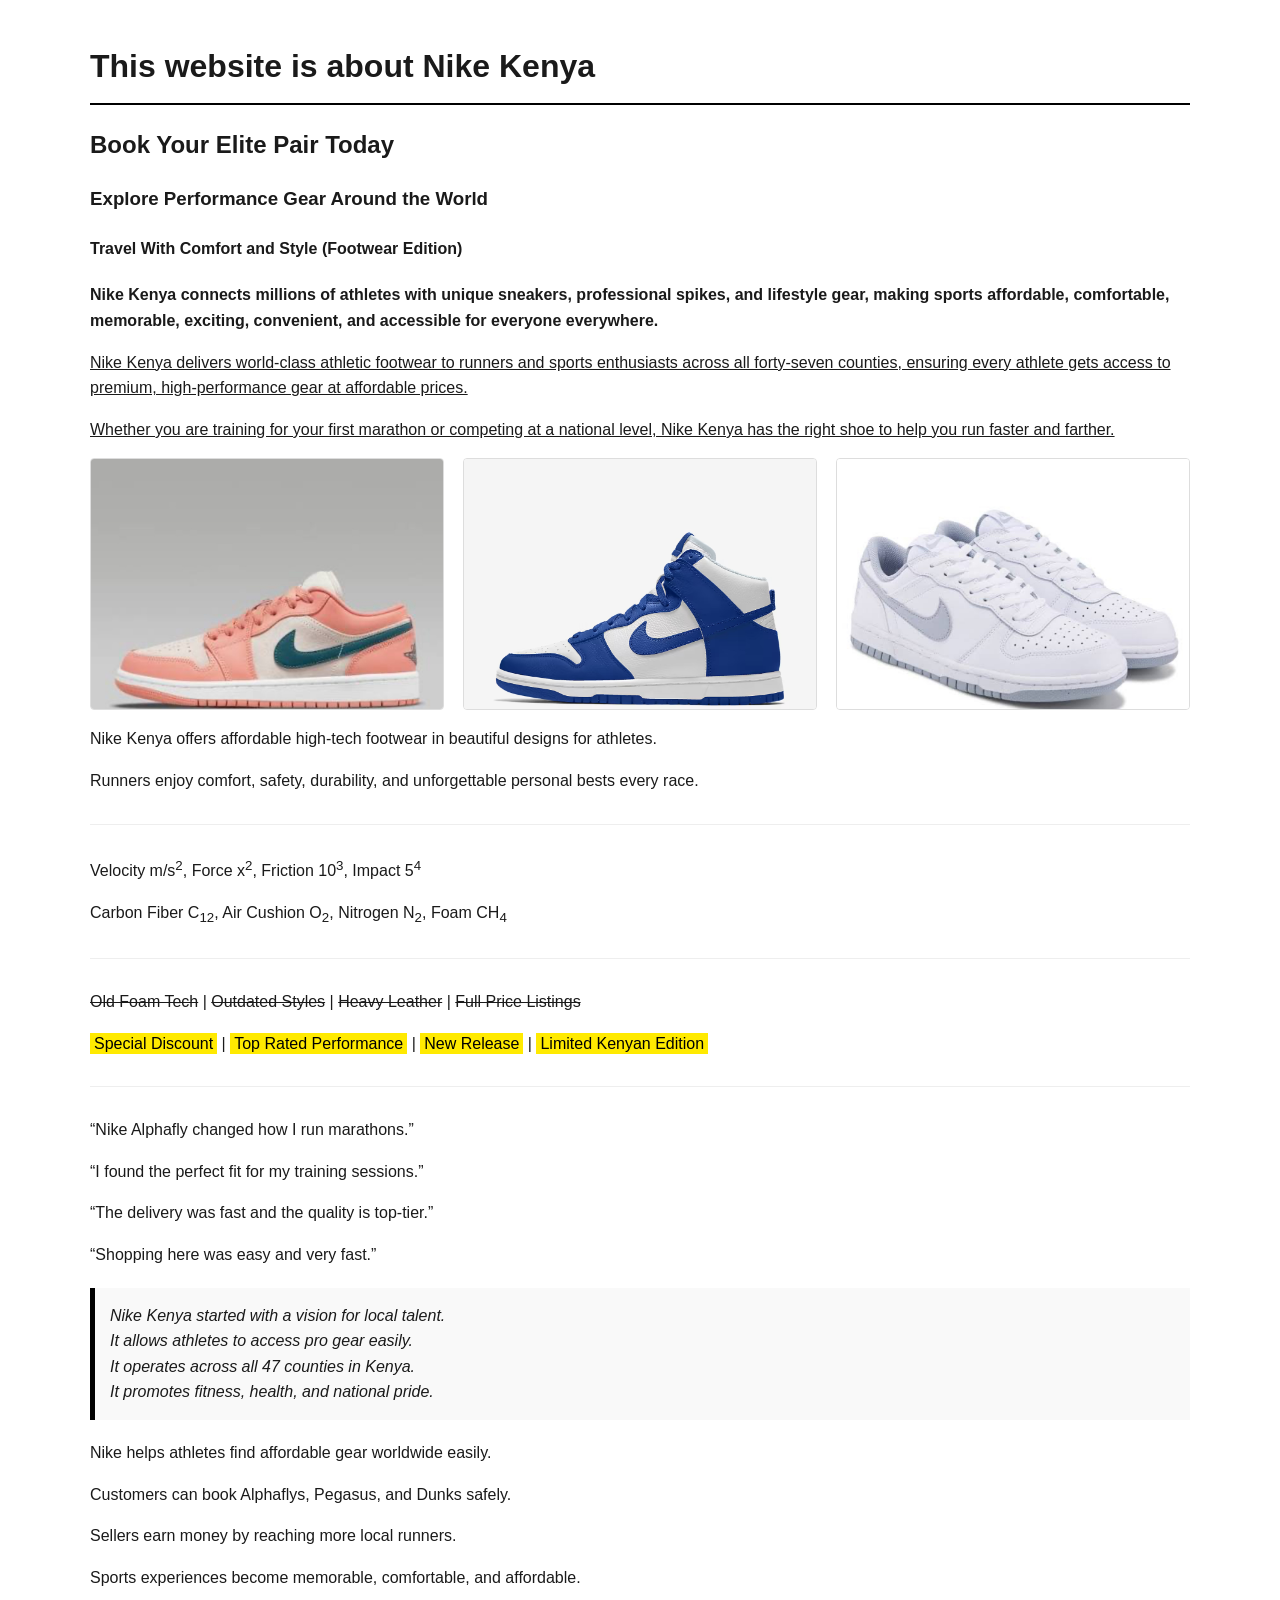
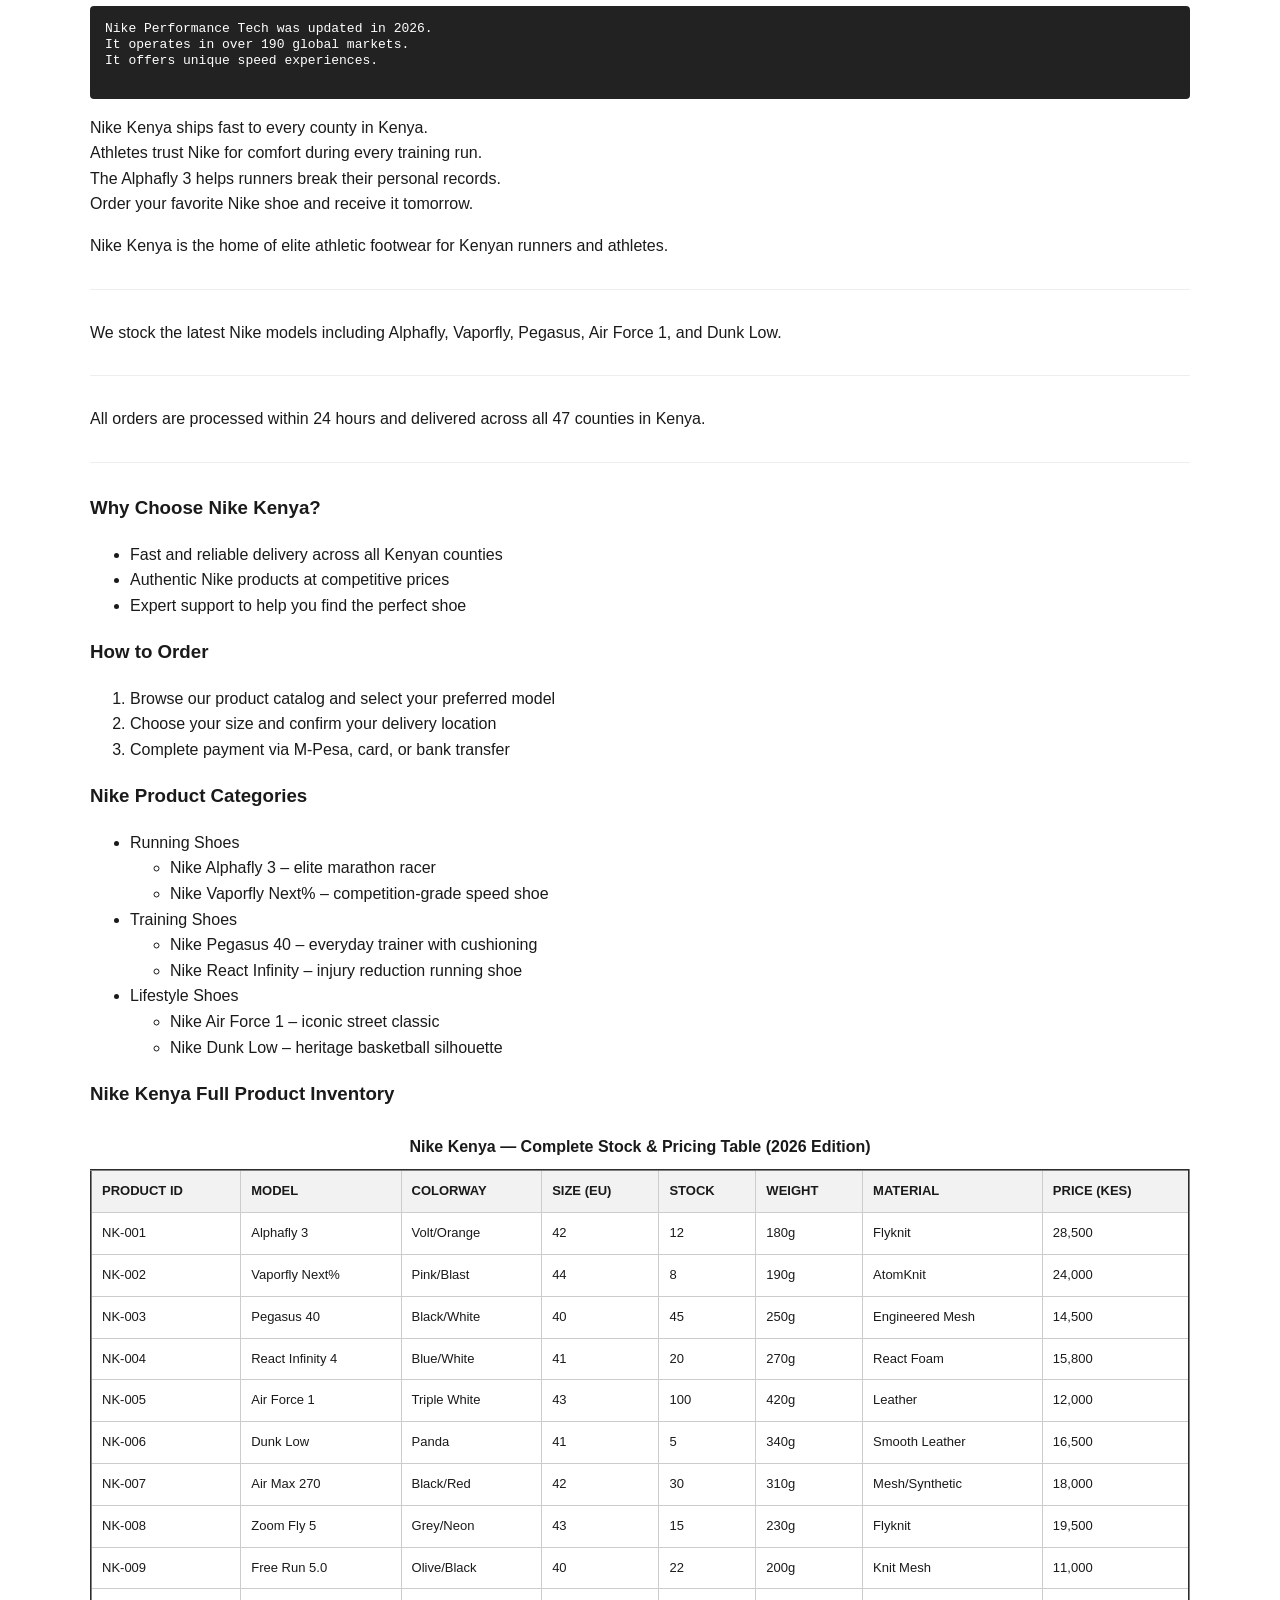
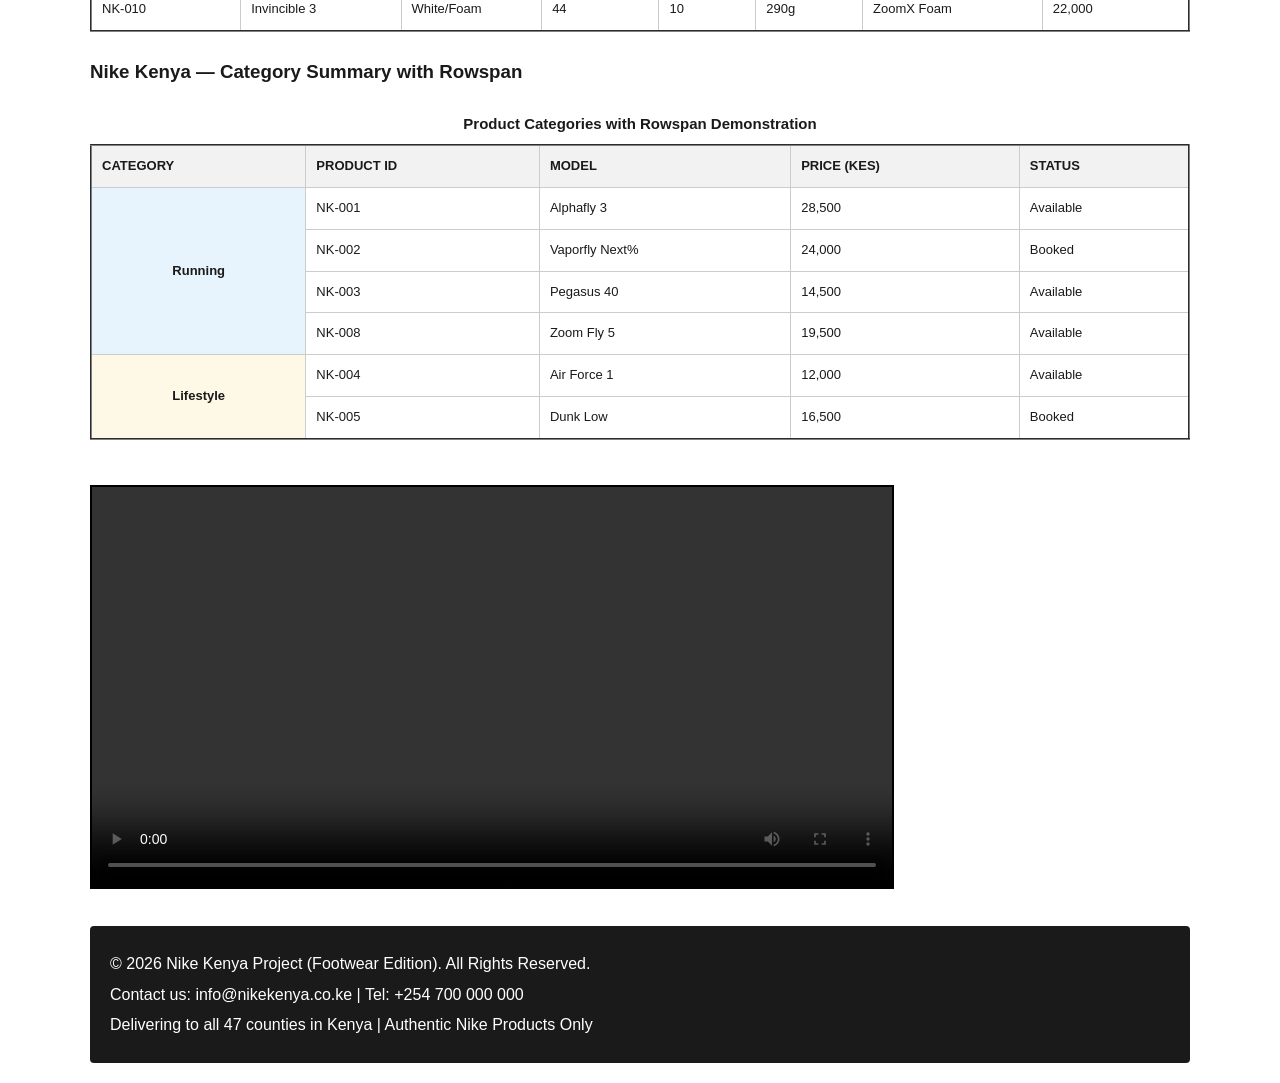
==== index.html @ 51847b81 "Update index.html" ====
<!DOCTYPE html>
<html lang="en">
<head>
    <meta charset="UTF-8">
    <meta name="viewport" content="width=device-width, initial-scale=1.0">
    <title>Nike Kenya | Elite Performance</title>
    <style>
        body { font-family: 'Helvetica Neue', Arial, sans-serif; line-height: 1.6; padding: 20px; color: #1a1a1a; max-width: 1100px; margin: auto; }
        h1 { border-bottom: 2px solid #000; padding-bottom: 10px; }
        .gallery { display: flex; flex-wrap: wrap; justify-content: space-between; }
        .gallery img { width: 32%; height: 250px; object-fit: cover; border: 1px solid #ddd; border-radius: 4px; }
        table { width: 100%; border-collapse: collapse; margin: 25px 0; font-size: 13px; }
        th { background: #f2f2f2; text-transform: uppercase; }
        th, td { padding: 10px; border: 1px solid #ccc; text-align: left; }
        blockquote { background: #f9f9f9; border-left: 5px solid #000; margin: 20px 0; padding: 15px; font-style: italic; }
        pre { background: #222; color: #fff; padding: 15px; border-radius: 4px; overflow-x: auto; line-height: 1.2; }
        mark { background: #ffea00; color: #000; padding: 2px 4px; }
        hr { border: 0; height: 1px; background: #eee; margin: 30px 0; }
        video { width: 100%; max-width: 800px; border: 2px solid #000; margin-top: 20px; }
        footer { background: #1a1a1a; color: #fff; padding: 20px; margin-top: 30px; border-radius: 4px; }
        footer p { margin: 5px 0; }
    </style>
</head>
<body>

    <!-- 1. HEADINGS (4) - h1, h2, h3, h4 -->
    <h1>This website is about Nike Kenya</h1>
    <h2>Book Your Elite Pair Today</h2>
    <h3>Explore Performance Gear Around the World</h3>
    <h4>Travel With Comfort and Style (Footwear Edition)</h4>

    <!-- 2. ONE BOLD SENTENCE (30 words) -->
    <p><strong>Nike Kenya connects millions of athletes with unique sneakers, professional spikes, and lifestyle gear, making sports affordable, comfortable, memorable, exciting, convenient, and accessible for everyone everywhere.</strong></p>

    <!-- 3. TWO UNDERLINED SENTENCES (30 words) -->
    <p><u>Nike Kenya delivers world-class athletic footwear to runners and sports enthusiasts across all forty-seven counties, ensuring every athlete gets access to premium, high-performance gear at affordable prices.</u></p>
    <p><u>Whether you are training for your first marathon or competing at a national level, Nike Kenya has the right shoe to help you run faster and farther.</u></p>

    <div class="gallery">
        <img src="IMG_3896.jpeg" alt="Nike Alphafly">
        <img src="IMG_3897.jpeg" alt="Nike Air Max">
        <img src="IMG_3898.jpeg" alt="Nike Classic">
    </div>

    <p>Nike Kenya offers affordable high-tech footwear in beautiful designs for athletes.</p>
    <p>Runners enjoy comfort, safety, durability, and unforgettable personal bests every race.</p>

    <hr>

    <!-- 4. SUPERSCRIPT (4 items) -->
    <p>
        Velocity m/s<sup>2</sup>, Force x<sup>2</sup>, Friction 10<sup>3</sup>, Impact 5<sup>4</sup>
    </p>

    <!-- 5. SUBSCRIPT (4 items) -->
    <p>
        Carbon Fiber C<sub>12</sub>, Air Cushion O<sub>2</sub>, Nitrogen N<sub>2</sub>, Foam CH<sub>4</sub>
    </p>

    <hr>

    <!-- 6. DEL TAG (4 items) -->
    <p>
        <del>Old Foam Tech</del> | <del>Outdated Styles</del> | <del>Heavy Leather</del> | <del>Full Price Listings</del>
    </p>

    <!-- 7. MARK TAG (4 items) -->
    <p>
        <mark>Special Discount</mark> | <mark>Top Rated Performance</mark> | <mark>New Release</mark> | <mark>Limited Kenyan Edition</mark>
    </p>

    <hr>

    <!-- 8. SPEECH MARKS / INLINE QUOTES (4 sentences) -->
    <p><q>Nike Alphafly changed how I run marathons.</q></p>
    <p><q>I found the perfect fit for my training sessions.</q></p>
    <p><q>The delivery was fast and the quality is top-tier.</q></p>
    <p><q>Shopping here was easy and very fast.</q></p>

    <!-- 9. BLOCK QUOTE (4 lines) -->
    <blockquote>
        Nike Kenya started with a vision for local talent.<br>
        It allows athletes to access pro gear easily.<br>
        It operates across all 47 counties in Kenya.<br>
        It promotes fitness, health, and national pride.
    </blockquote>

    <p>Nike helps athletes find affordable gear worldwide easily.</p>
    <p>Customers can book Alphaflys, Pegasus, and Dunks safely.</p>
    <p>Sellers earn money by reaching more local runners.</p>
    <p>Sports experiences become memorable, comfortable, and affordable.</p>

    <!-- 13. PRE TAG (3 sentences) -->
    <pre>
Nike Performance Tech was updated in 2026.
It operates in over 190 global markets.
It offers unique speed experiences.
    </pre>

    <!-- 11. LINE BREAKS - 4 sentences each 10 words -->
    <p>
        Nike Kenya ships fast to every county in Kenya.<br>
        Athletes trust Nike for comfort during every training run.<br>
        The Alphafly 3 helps runners break their personal records.<br>
        Order your favorite Nike shoe and receive it tomorrow.
    </p>

    <!-- 12. HR TAG (used 3 times with context sentences around them) -->
    <p>Nike Kenya is the home of elite athletic footwear for Kenyan runners and athletes.</p>
    <hr>
    <p>We stock the latest Nike models including Alphafly, Vaporfly, Pegasus, Air Force 1, and Dunk Low.</p>
    <hr>
    <p>All orders are processed within 24 hours and delivered across all 47 counties in Kenya.</p>
    <hr>

    <!-- 14. UNORDERED LIST (3 items) -->
    <h3>Why Choose Nike Kenya?</h3>
    <ul>
        <li>Fast and reliable delivery across all Kenyan counties</li>
        <li>Authentic Nike products at competitive prices</li>
        <li>Expert support to help you find the perfect shoe</li>
    </ul>

    <!-- 15. ORDERED LIST (3 items) -->
    <h3>How to Order</h3>
    <ol>
        <li>Browse our product catalog and select your preferred model</li>
        <li>Choose your size and confirm your delivery location</li>
        <li>Complete payment via M-Pesa, card, or bank transfer</li>
    </ol>

    <!-- 16. NESTED LIST (6 items) -->
    <h3>Nike Product Categories</h3>
    <ul>
        <li>Running Shoes
            <ul>
                <li>Nike Alphafly 3 – elite marathon racer</li>
                <li>Nike Vaporfly Next% – competition-grade speed shoe</li>
            </ul>
        </li>
        <li>Training Shoes
            <ul>
                <li>Nike Pegasus 40 – everyday trainer with cushioning</li>
                <li>Nike React Infinity – injury reduction running shoe</li>
            </ul>
        </li>
        <li>Lifestyle Shoes
            <ul>
                <li>Nike Air Force 1 – iconic street classic</li>
                <li>Nike Dunk Low – heritage basketball silhouette</li>
            </ul>
        </li>
    </ul>

    <!-- 17–20. TABLE: 10 rows, 8 columns, rowspan, caption, border -->
    <h3>Nike Kenya Full Product Inventory</h3>
    <table border="2" style="border-collapse: collapse; width: 100%;">
        <caption style="font-weight: bold; font-size: 16px; margin-bottom: 10px; caption-side: top;">
            Nike Kenya — Complete Stock &amp; Pricing Table (2026 Edition)
        </caption>
        <thead>
            <tr>
                <th>Product ID</th>
                <th>Model</th>
                <th>Colorway</th>
                <th>Size (EU)</th>
                <th>Stock</th>
                <th>Weight</th>
                <th>Material</th>
                <th>Price (KES)</th>
            </tr>
        </thead>
        <tbody>
            <!-- ROWSPAN: "Running" category spans 4 rows, "Lifestyle" spans 2 rows -->
            <tr>
                <td>NK-001</td>
                <td>Alphafly 3</td>
                <td>Volt/Orange</td>
                <td>42</td>
                <td>12</td>
                <td>180g</td>
                <td>Flyknit</td>
                <td>28,500</td>
            </tr>
            <tr>
                <td>NK-002</td>
                <td>Vaporfly Next%</td>
                <td>Pink/Blast</td>
                <td>44</td>
                <td>8</td>
                <td>190g</td>
                <td>AtomKnit</td>
                <td>24,000</td>
            </tr>
            <tr>
                <td>NK-003</td>
                <td>Pegasus 40</td>
                <td>Black/White</td>
                <td>40</td>
                <td>45</td>
                <td>250g</td>
                <td>Engineered Mesh</td>
                <td>14,500</td>
            </tr>
            <tr>
                <td>NK-004</td>
                <td>React Infinity 4</td>
                <td>Blue/White</td>
                <td>41</td>
                <td>20</td>
                <td>270g</td>
                <td>React Foam</td>
                <td>15,800</td>
            </tr>
            <tr>
                <td>NK-005</td>
                <td>Air Force 1</td>
                <td>Triple White</td>
                <td>43</td>
                <td>100</td>
                <td>420g</td>
                <td>Leather</td>
                <td>12,000</td>
            </tr>
            <tr>
                <td>NK-006</td>
                <td>Dunk Low</td>
                <td>Panda</td>
                <td>41</td>
                <td>5</td>
                <td>340g</td>
                <td>Smooth Leather</td>
                <td>16,500</td>
            </tr>
            <tr>
                <td>NK-007</td>
                <td>Air Max 270</td>
                <td>Black/Red</td>
                <td>42</td>
                <td>30</td>
                <td>310g</td>
                <td>Mesh/Synthetic</td>
                <td>18,000</td>
            </tr>
            <tr>
                <td>NK-008</td>
                <td>Zoom Fly 5</td>
                <td>Grey/Neon</td>
                <td>43</td>
                <td>15</td>
                <td>230g</td>
                <td>Flyknit</td>
                <td>19,500</td>
            </tr>
            <tr>
                <td>NK-009</td>
                <td>Free Run 5.0</td>
                <td>Olive/Black</td>
                <td>40</td>
                <td>22</td>
                <td>200g</td>
                <td>Knit Mesh</td>
                <td>11,000</td>
            </tr>
            <tr>
                <td>NK-010</td>
                <td>Invincible 3</td>
                <td>White/Foam</td>
                <td>44</td>
                <td>10</td>
                <td>290g</td>
                <td>ZoomX Foam</td>
                <td>22,000</td>
            </tr>
        </tbody>
    </table>

    <!-- ROWSPAN DEMONSTRATION TABLE -->
    <h3>Nike Kenya — Category Summary with Rowspan</h3>
    <table border="2" style="border-collapse: collapse; width: 100%;">
        <caption style="font-weight: bold; font-size: 15px; margin-bottom: 8px;">
            Product Categories with Rowspan Demonstration
        </caption>
        <thead>
            <tr>
                <th>Category</th>
                <th>Product ID</th>
                <th>Model</th>
                <th>Price (KES)</th>
                <th>Status</th>
            </tr>
        </thead>
        <tbody>
            <tr>
                <td rowspan="4" style="background:#e8f4fd; font-weight:bold; text-align:center; vertical-align:middle;">Running</td>
                <td>NK-001</td>
                <td>Alphafly 3</td>
                <td>28,500</td>
                <td>Available</td>
            </tr>
            <tr>
                <td>NK-002</td>
                <td>Vaporfly Next%</td>
                <td>24,000</td>
                <td>Booked</td>
            </tr>
            <tr>
                <td>NK-003</td>
                <td>Pegasus 40</td>
                <td>14,500</td>
                <td>Available</td>
            </tr>
            <tr>
                <td>NK-008</td>
                <td>Zoom Fly 5</td>
                <td>19,500</td>
                <td>Available</td>
            </tr>
            <tr>
                <td rowspan="2" style="background:#fef9e7; font-weight:bold; text-align:center; vertical-align:middle;">Lifestyle</td>
                <td>NK-004</td>
                <td>Air Force 1</td>
                <td>12,000</td>
                <td>Available</td>
            </tr>
            <tr>
                <td>NK-005</td>
                <td>Dunk Low</td>
                <td>16,500</td>
                <td>Booked</td>
            </tr>
        </tbody>
    </table>

    <video src="YTDown.com_YouTube_Nike-Air-Max-270-Animation_Media_O-JXUhhIRHU_001_1080p.mp4" controls></video>

    <!-- 10. FOOTER -->
    <footer>
        <p>&copy; 2026 Nike Kenya Project (Footwear Edition). All Rights Reserved.</p>
        <p>Contact us: info@nikekenya.co.ke | Tel: +254 700 000 000</p>
        <p>Delivering to all 47 counties in Kenya | Authentic Nike Products Only</p>
    </footer>

</body>
</html>
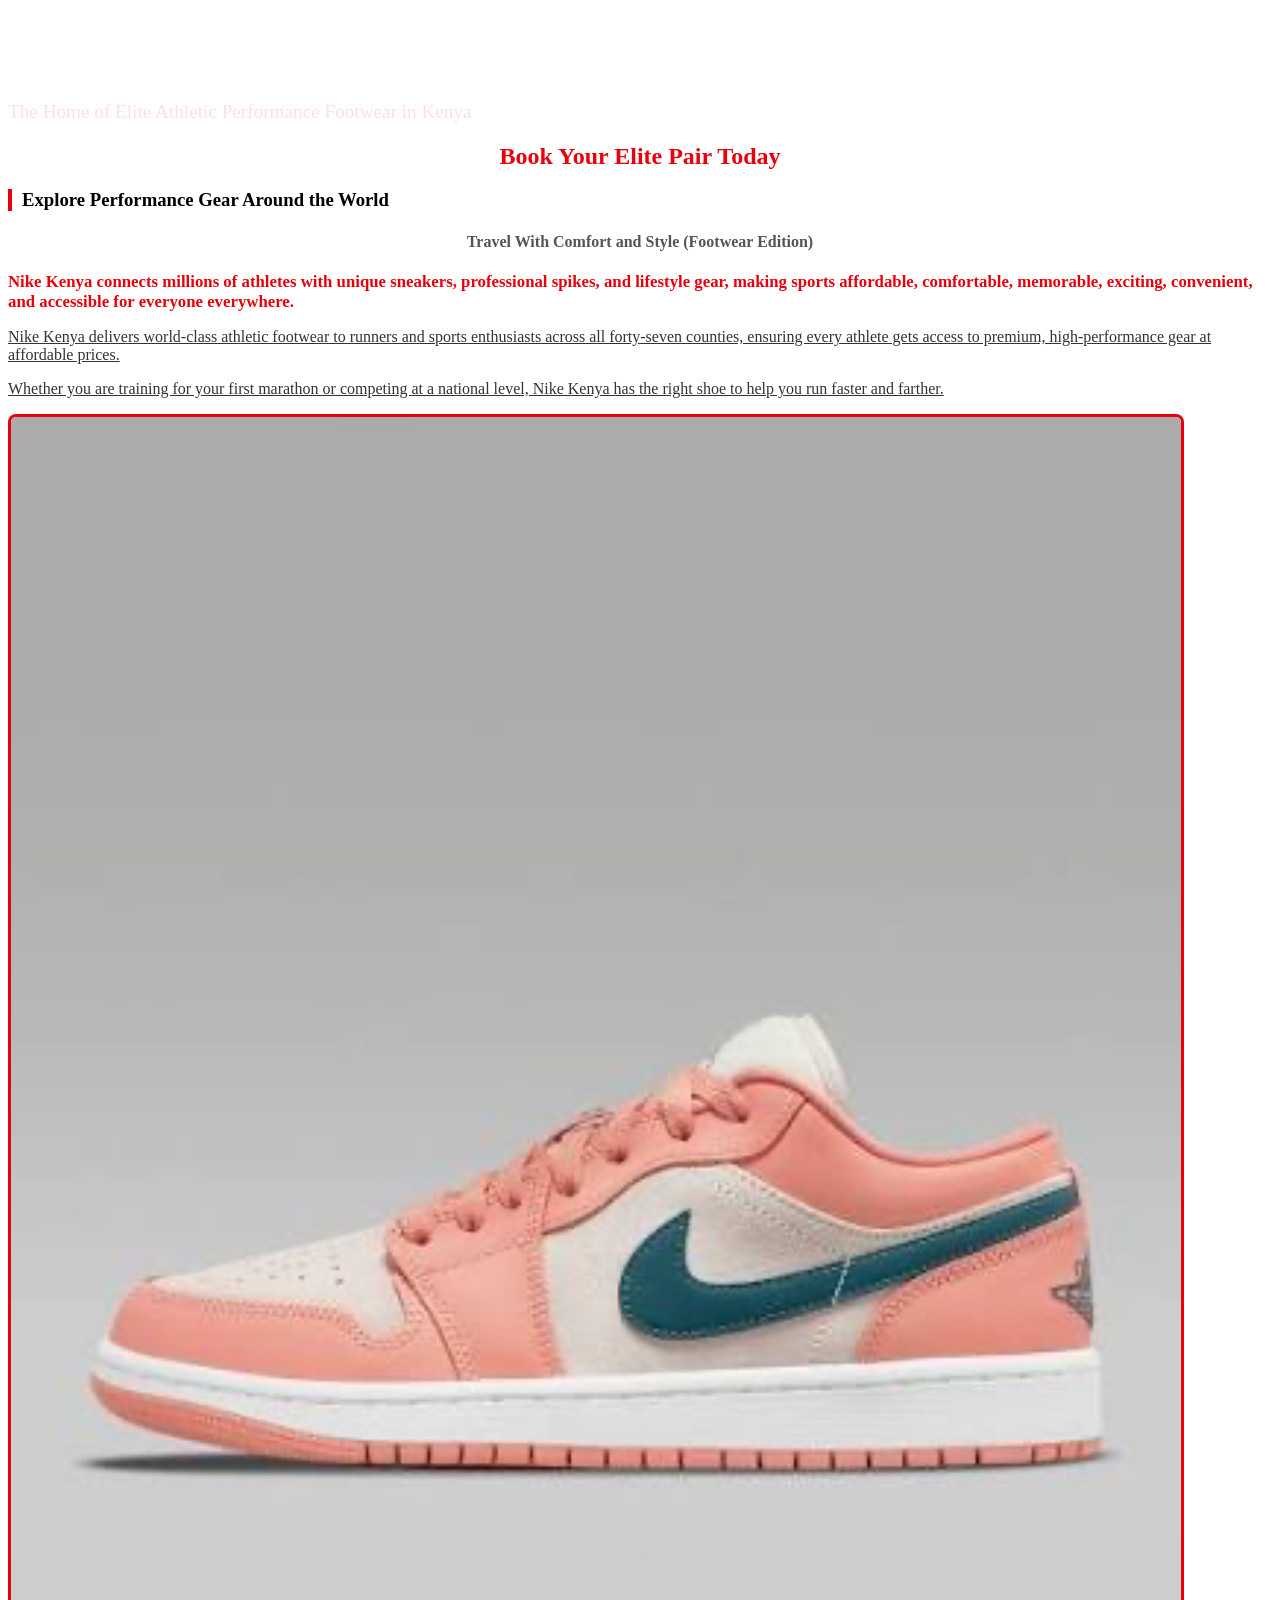
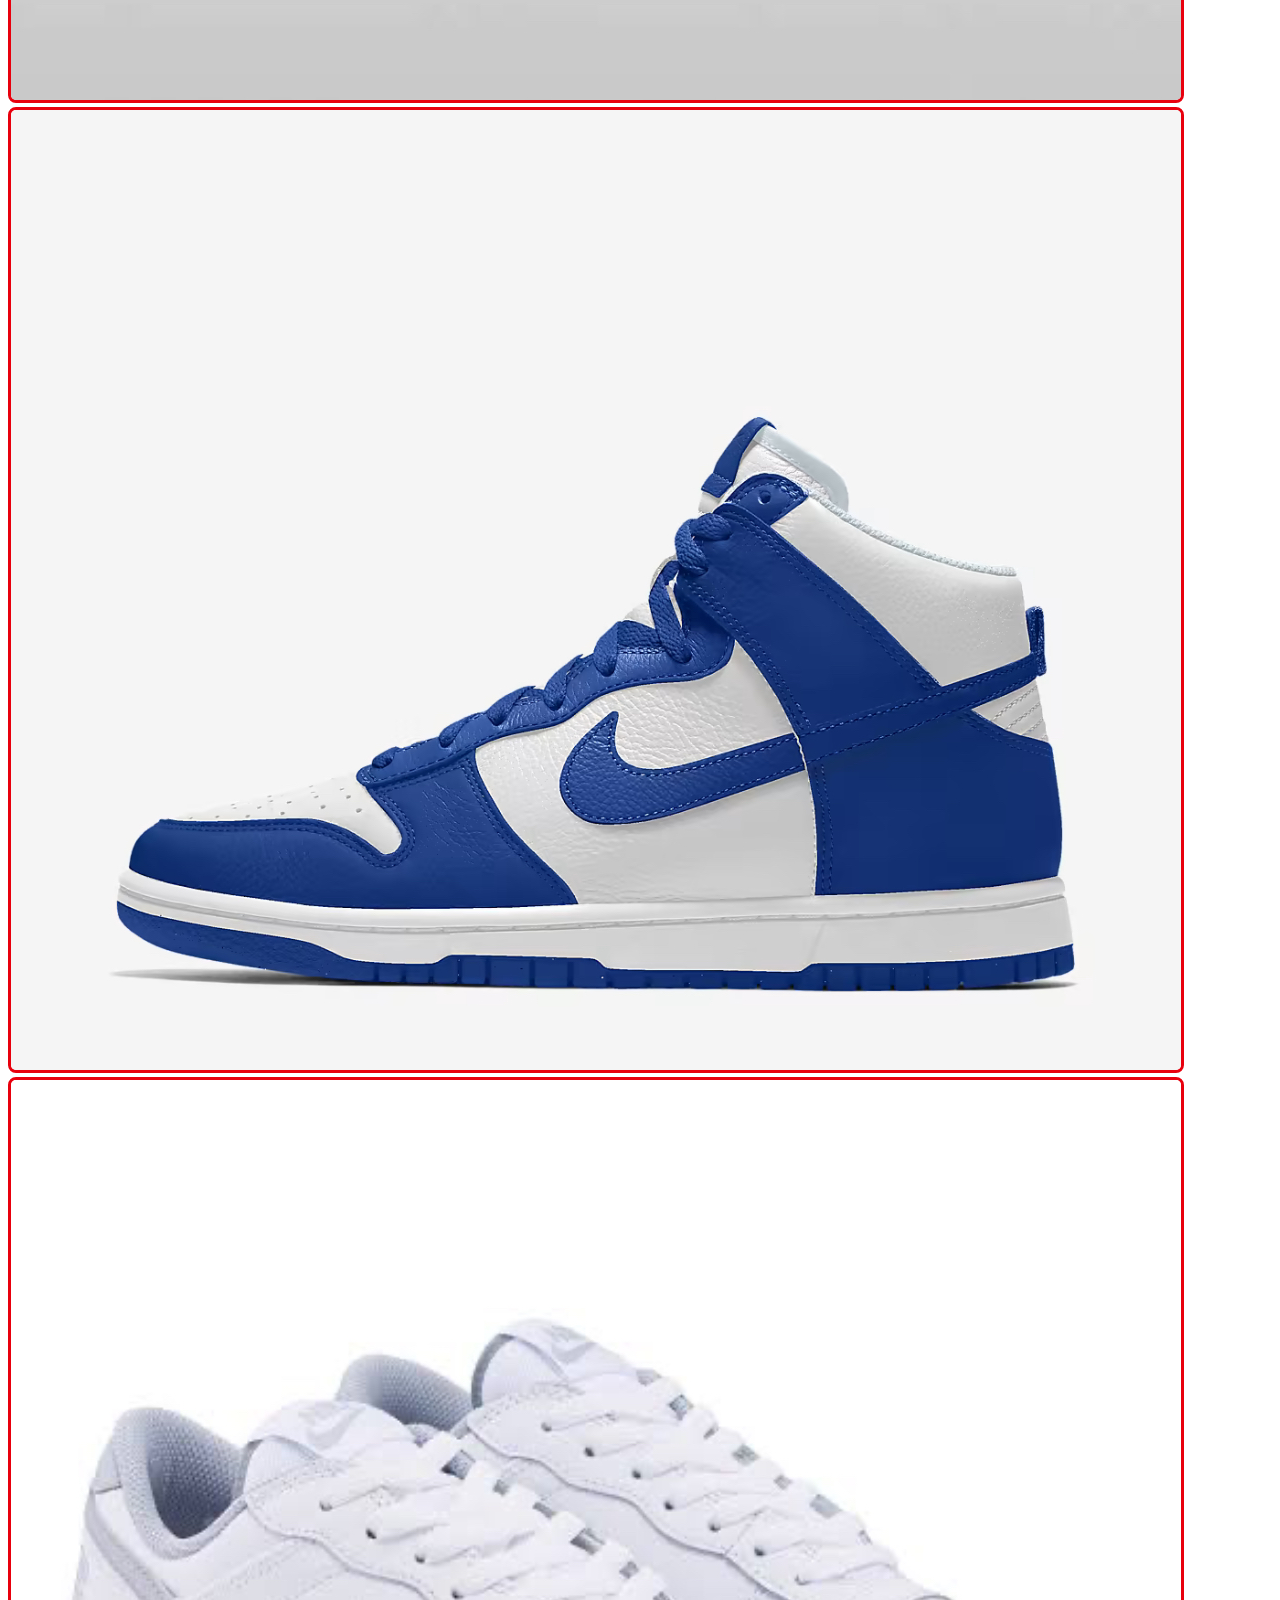
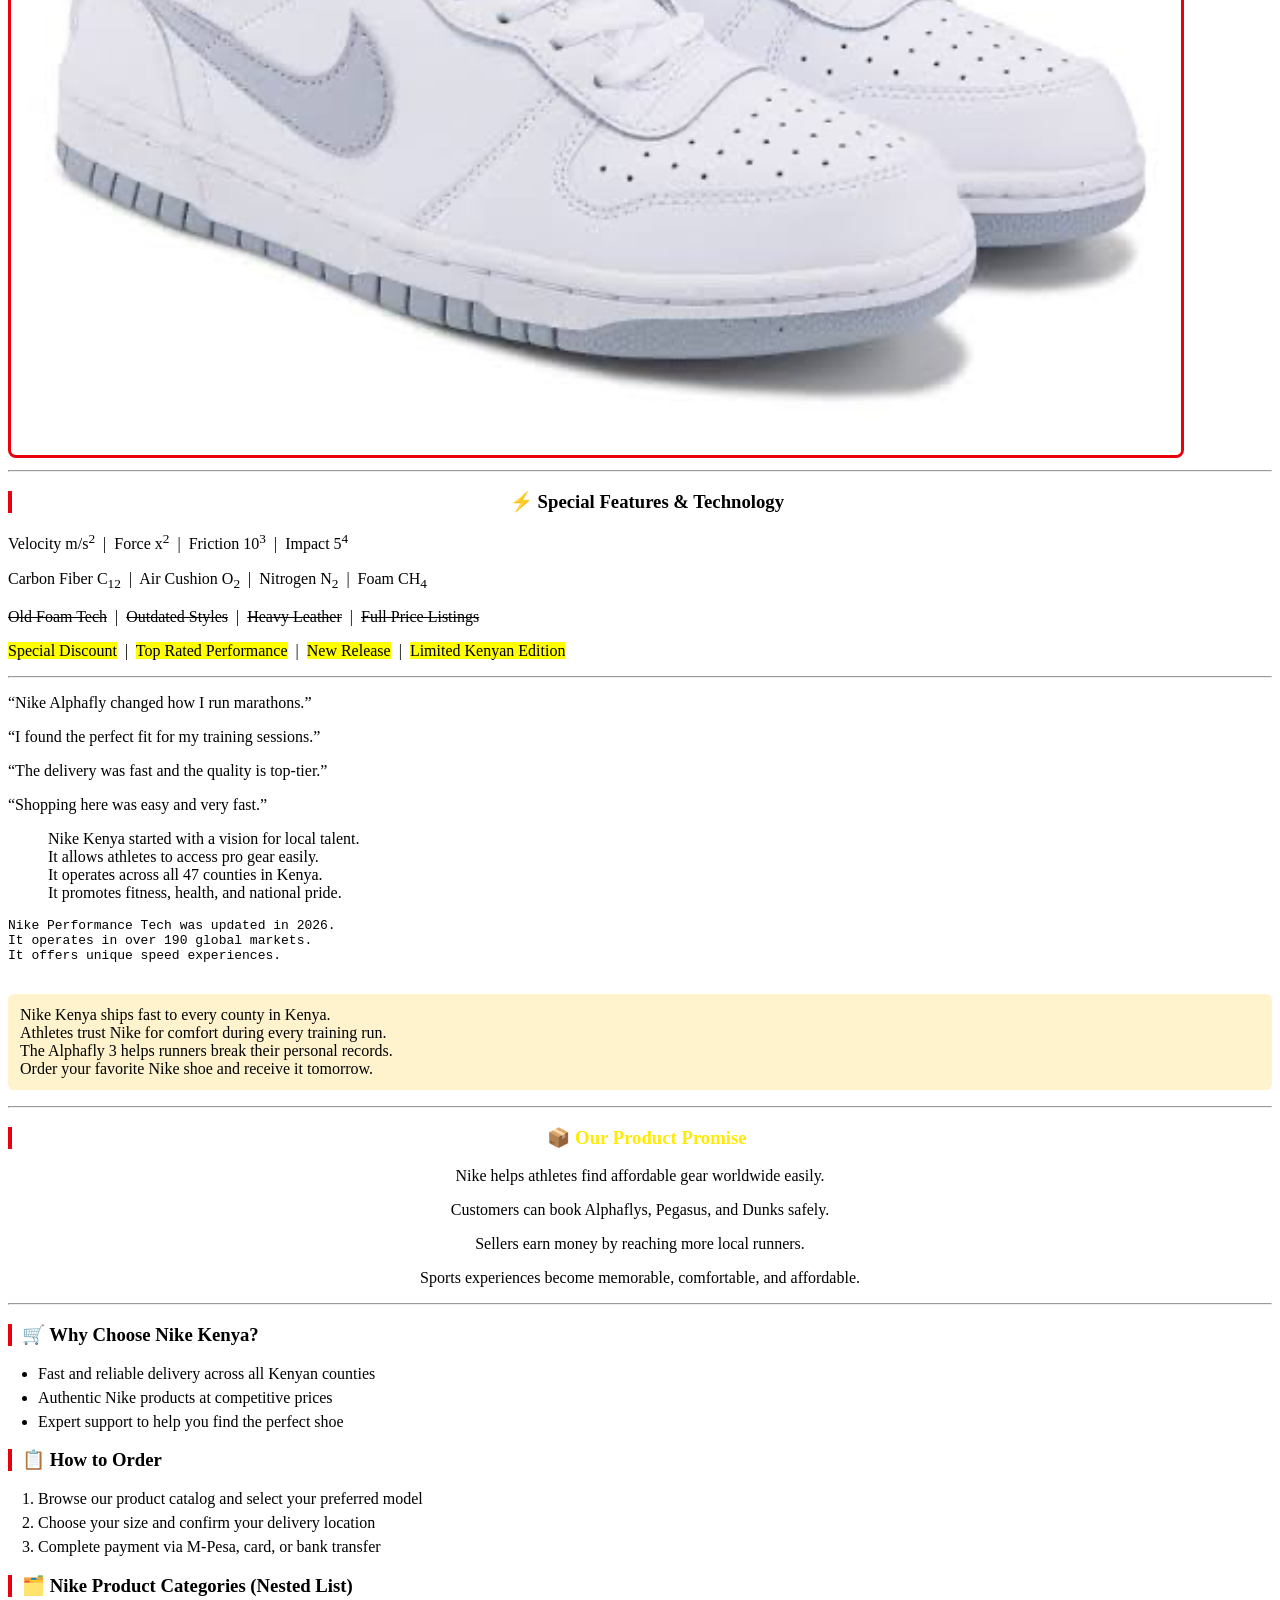
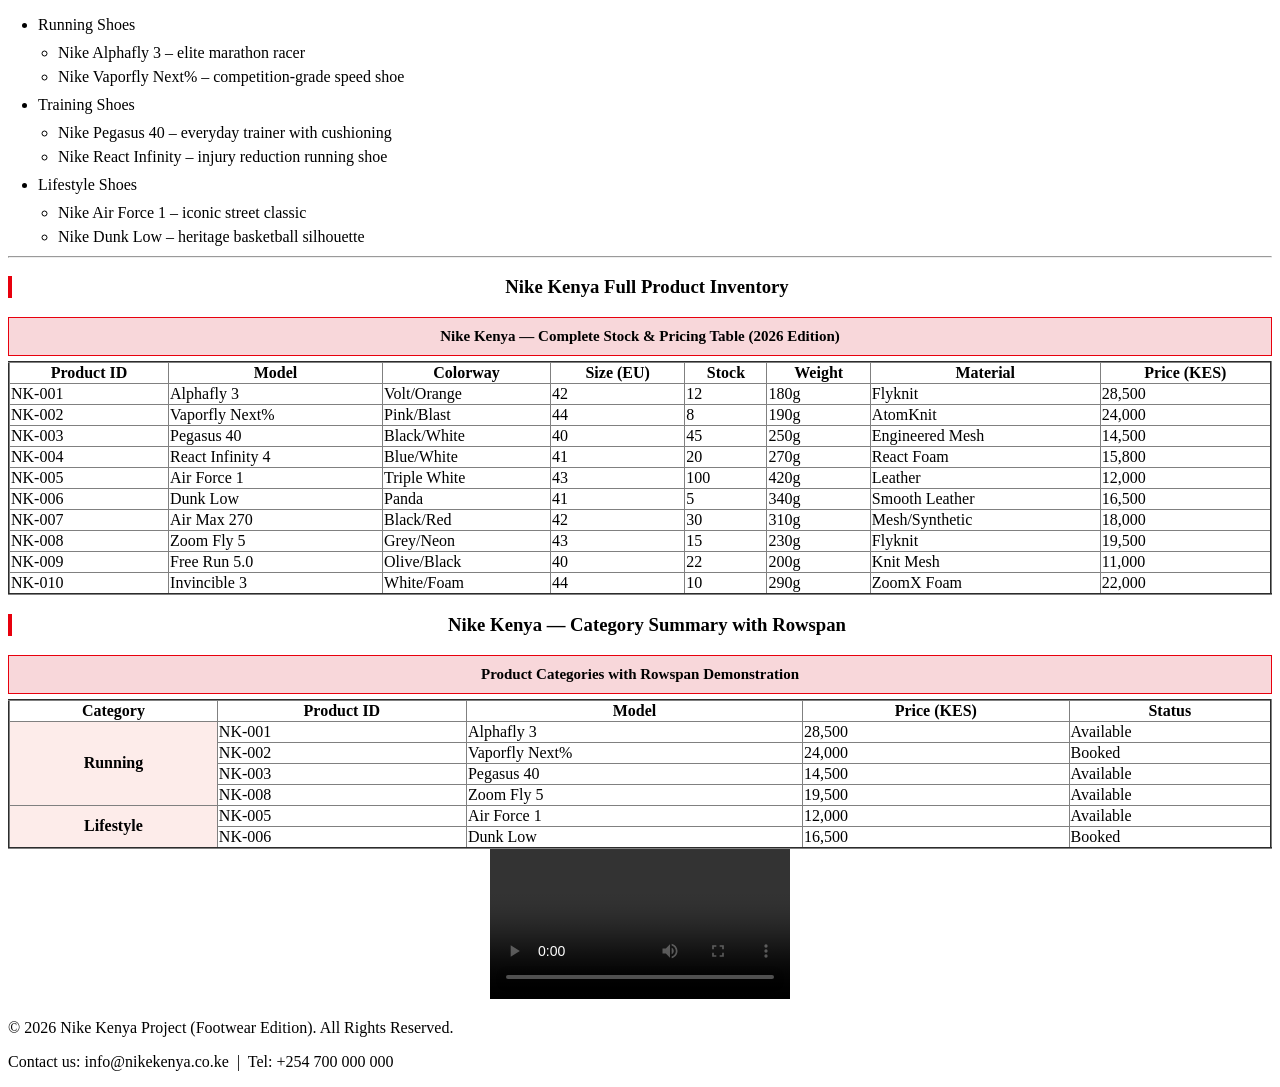
==== commit 296f44e9: "Update index.html" ====
--- a/index.html
+++ b/index.html
@@ -4,80 +4,155 @@
     <meta charset="UTF-8">
     <meta name="viewport" content="width=device-width, initial-scale=1.0">
     <title>Nike Kenya | Elite Performance</title>
+
+    <!-- ✅ REQUIREMENT 6: EXTERNAL CSS - linked via <link> tag -->
+    <link rel="stylesheet" href="nike_kenya_external.css">
+
+    <!-- ✅ REQUIREMENT 5: INTERNAL CSS - written inside <style> tag in <head> -->
     <style>
-        body { font-family: 'Helvetica Neue', Arial, sans-serif; line-height: 1.6; padding: 20px; color: #1a1a1a; max-width: 1100px; margin: auto; }
-        h1 { border-bottom: 2px solid #000; padding-bottom: 10px; }
-        .gallery { display: flex; flex-wrap: wrap; justify-content: space-between; }
-        .gallery img { width: 32%; height: 250px; object-fit: cover; border: 1px solid #ddd; border-radius: 4px; }
-        table { width: 100%; border-collapse: collapse; margin: 25px 0; font-size: 13px; }
-        th { background: #f2f2f2; text-transform: uppercase; }
-        th, td { padding: 10px; border: 1px solid #ccc; text-align: left; }
-        blockquote { background: #f9f9f9; border-left: 5px solid #000; margin: 20px 0; padding: 15px; font-style: italic; }
-        pre { background: #222; color: #fff; padding: 15px; border-radius: 4px; overflow-x: auto; line-height: 1.2; }
-        mark { background: #ffea00; color: #000; padding: 2px 4px; }
-        hr { border: 0; height: 1px; background: #eee; margin: 30px 0; }
-        video { width: 100%; max-width: 800px; border: 2px solid #000; margin-top: 20px; }
-        footer { background: #1a1a1a; color: #fff; padding: 20px; margin-top: 30px; border-radius: 4px; }
-        footer p { margin: 5px 0; }
+        /* Internal CSS: Underline style */
+        u {
+            text-decoration: underline;
+            color: #333;
+        }
+
+        /* Internal CSS: List styling */
+        ul, ol {
+            margin: 10px 0 10px 30px;
+            padding: 0;
+        }
+
+        li {
+            margin-bottom: 6px;
+        }
+
+        /* Internal CSS: Nested list indent */
+        ul ul {
+            margin-left: 20px;
+            list-style-type: circle;
+        }
+
+        /* Internal CSS: Caption styling */
+        caption {
+            font-size: 15px;
+            font-weight: bold;
+            padding: 10px;
+            background-color: #f8d7da;
+            border: 1px solid #e8000d;
+            margin-bottom: 5px;
+        }
+
+        /* Internal CSS: Section headings */
+        h2 {
+            color: #e8000d;
+            text-align: center; /* Internal CSS: Center h2 headings */
+        }
+
+        h3 {
+            border-left: 4px solid #e8000d;
+            padding-left: 10px;
+        }
+
+        h4 {
+            color: #555;
+            text-align: center; /* Internal CSS: Center h4 */
+        }
+
+        /* Internal CSS: Video center */
+        .video-wrapper {
+            text-align: center;
+        }
+
+        /* Internal CSS: Rowspan highlight */
+        td[rowspan] {
+            background-color: #fdecea;
+            font-weight: bold;
+            text-align: center;
+            vertical-align: middle;
+        }
     </style>
 </head>
 <body>
 
-    <!-- 1. HEADINGS (4) - h1, h2, h3, h4 -->
-    <h1>This website is about Nike Kenya</h1>
+    <!-- ============================================
+         CONTAINER 1: HERO BANNER (External CSS class)
+         ✅ REQUIREMENT 2: BACKGROUND COLOUR - red background
+         ✅ REQUIREMENT 3: USE CONTAINERS - Container 1
+         ============================================ -->
+    <div class="container-hero">
+        <!-- ✅ REQUIREMENT 1: CENTER CONTENT (via container-hero: text-align: center) -->
+        <!-- ✅ REQUIREMENT 4: INLINE CSS demonstrated on h1 style attribute -->
+        <h1 style="color: #ffffff; font-size: 2.5em; letter-spacing: 2px;">This Website is About Nike Kenya</h1>
+        <p style="font-size: 1.2em; color: #ffe0e0;">The Home of Elite Athletic Performance Footwear in Kenya</p>
+    </div>
+
+    <!-- ✅ REQUIREMENT 1: CENTER CONTENT using Internal CSS (text-align: center on h2) -->
     <h2>Book Your Elite Pair Today</h2>
     <h3>Explore Performance Gear Around the World</h3>
     <h4>Travel With Comfort and Style (Footwear Edition)</h4>
 
-    <!-- 2. ONE BOLD SENTENCE (30 words) -->
-    <p><strong>Nike Kenya connects millions of athletes with unique sneakers, professional spikes, and lifestyle gear, making sports affordable, comfortable, memorable, exciting, convenient, and accessible for everyone everywhere.</strong></p>
-
-    <!-- 3. TWO UNDERLINED SENTENCES (30 words) -->
-    <p><u>Nike Kenya delivers world-class athletic footwear to runners and sports enthusiasts across all forty-seven counties, ensuring every athlete gets access to premium, high-performance gear at affordable prices.</u></p>
-    <p><u>Whether you are training for your first marathon or competing at a national level, Nike Kenya has the right shoe to help you run faster and farther.</u></p>
-
+    <!-- ============================================
+         CONTAINER 2: INTRO INFO BOX (External CSS class)
+         ✅ REQUIREMENT 2: BACKGROUND COLOUR - white with red border
+         ✅ REQUIREMENT 3: USE CONTAINERS - Container 2
+         ============================================ -->
+    <div class="container-info">
+        <!-- ✅ REQUIREMENT 4: INLINE CSS - inline color and font-size on bold text -->
+        <p><strong style="color: #e8000d; font-size: 1.05em;">Nike Kenya connects millions of athletes with unique sneakers, professional spikes, and lifestyle gear, making sports affordable, comfortable, memorable, exciting, convenient, and accessible for everyone everywhere.</strong></p>
+
+        <p><u>Nike Kenya delivers world-class athletic footwear to runners and sports enthusiasts across all forty-seven counties, ensuring every athlete gets access to premium, high-performance gear at affordable prices.</u></p>
+        <p><u>Whether you are training for your first marathon or competing at a national level, Nike Kenya has the right shoe to help you run faster and farther.</u></p>
+    </div>
+
+    <!-- Gallery with Inline CSS on images -->
     <div class="gallery">
-        <img src="IMG_3896.jpeg" alt="Nike Alphafly">
-        <img src="IMG_3897.jpeg" alt="Nike Air Max">
-        <img src="IMG_3898.jpeg" alt="Nike Classic">
-    </div>
-
-    <p>Nike Kenya offers affordable high-tech footwear in beautiful designs for athletes.</p>
-    <p>Runners enjoy comfort, safety, durability, and unforgettable personal bests every race.</p>
-
-    <hr>
-
-    <!-- 4. SUPERSCRIPT (4 items) -->
-    <p>
-        Velocity m/s<sup>2</sup>, Force x<sup>2</sup>, Friction 10<sup>3</sup>, Impact 5<sup>4</sup>
-    </p>
-
-    <!-- 5. SUBSCRIPT (4 items) -->
-    <p>
-        Carbon Fiber C<sub>12</sub>, Air Cushion O<sub>2</sub>, Nitrogen N<sub>2</sub>, Foam CH<sub>4</sub>
-    </p>
-
-    <hr>
-
-    <!-- 6. DEL TAG (4 items) -->
-    <p>
-        <del>Old Foam Tech</del> | <del>Outdated Styles</del> | <del>Heavy Leather</del> | <del>Full Price Listings</del>
-    </p>
-
-    <!-- 7. MARK TAG (4 items) -->
-    <p>
-        <mark>Special Discount</mark> | <mark>Top Rated Performance</mark> | <mark>New Release</mark> | <mark>Limited Kenyan Edition</mark>
-    </p>
-
-    <hr>
-
-    <!-- 8. SPEECH MARKS / INLINE QUOTES (4 sentences) -->
+        <!-- ✅ REQUIREMENT 4: INLINE CSS on images -->
+        <img src="IMG_3896.jpeg" alt="Nike Alphafly" style="border: 3px solid #e8000d; border-radius: 8px;">
+        <img src="IMG_3897.jpeg" alt="Nike Air Max" style="border: 3px solid #e8000d; border-radius: 8px;">
+        <img src="IMG_3898.jpeg" alt="Nike Classic" style="border: 3px solid #e8000d; border-radius: 8px;">
+    </div>
+
+    <hr>
+
+    <!-- ============================================
+         CONTAINER 3: HIGHLIGHT BOX (External CSS class)
+         ✅ REQUIREMENT 2: BACKGROUND COLOUR - yellow background
+         ✅ REQUIREMENT 3: USE CONTAINERS - Container 3
+         ✅ REQUIREMENT 1: CENTER CONTENT via container-highlight
+         ============================================ -->
+    <div class="container-highlight">
+        <h3 style="text-align: center;">⚡ Special Features &amp; Technology</h3>
+
+        <!-- Superscript (4 items) -->
+        <p>
+            Velocity m/s<sup>2</sup> &nbsp;|&nbsp; Force x<sup>2</sup> &nbsp;|&nbsp; Friction 10<sup>3</sup> &nbsp;|&nbsp; Impact 5<sup>4</sup>
+        </p>
+
+        <!-- Subscript (4 items) -->
+        <p>
+            Carbon Fiber C<sub>12</sub> &nbsp;|&nbsp; Air Cushion O<sub>2</sub> &nbsp;|&nbsp; Nitrogen N<sub>2</sub> &nbsp;|&nbsp; Foam CH<sub>4</sub>
+        </p>
+
+        <!-- Del tag (4 items) -->
+        <p>
+            <del>Old Foam Tech</del> &nbsp;|&nbsp; <del>Outdated Styles</del> &nbsp;|&nbsp; <del>Heavy Leather</del> &nbsp;|&nbsp; <del>Full Price Listings</del>
+        </p>
+
+        <!-- Mark tag (4 items) -->
+        <p>
+            <mark>Special Discount</mark> &nbsp;|&nbsp; <mark>Top Rated Performance</mark> &nbsp;|&nbsp; <mark>New Release</mark> &nbsp;|&nbsp; <mark>Limited Kenyan Edition</mark>
+        </p>
+    </div>
+
+    <hr>
+
+    <!-- Speech marks (4 sentences) -->
     <p><q>Nike Alphafly changed how I run marathons.</q></p>
     <p><q>I found the perfect fit for my training sessions.</q></p>
     <p><q>The delivery was fast and the quality is top-tier.</q></p>
     <p><q>Shopping here was easy and very fast.</q></p>
 
-    <!-- 9. BLOCK QUOTE (4 lines) -->
+    <!-- Block quote (4 lines) -->
     <blockquote>
         Nike Kenya started with a vision for local talent.<br>
         It allows athletes to access pro gear easily.<br>
@@ -85,79 +160,95 @@
         It promotes fitness, health, and national pride.
     </blockquote>
 
-    <p>Nike helps athletes find affordable gear worldwide easily.</p>
-    <p>Customers can book Alphaflys, Pegasus, and Dunks safely.</p>
-    <p>Sellers earn money by reaching more local runners.</p>
-    <p>Sports experiences become memorable, comfortable, and affordable.</p>
-
-    <!-- 13. PRE TAG (3 sentences) -->
+    <!-- Pre tag (3 sentences) -->
     <pre>
 Nike Performance Tech was updated in 2026.
 It operates in over 190 global markets.
 It offers unique speed experiences.
     </pre>
 
-    <!-- 11. LINE BREAKS - 4 sentences each 10 words -->
-    <p>
+    <!-- Line breaks - 4 sentences of ~10 words each -->
+    <!-- ✅ REQUIREMENT 4: INLINE CSS background colour on paragraph -->
+    <p style="background-color: #fff3cd; padding: 12px; border-radius: 6px;">
         Nike Kenya ships fast to every county in Kenya.<br>
         Athletes trust Nike for comfort during every training run.<br>
         The Alphafly 3 helps runners break their personal records.<br>
         Order your favorite Nike shoe and receive it tomorrow.
     </p>
 
-    <!-- 12. HR TAG (used 3 times with context sentences around them) -->
-    <p>Nike Kenya is the home of elite athletic footwear for Kenyan runners and athletes.</p>
-    <hr>
-    <p>We stock the latest Nike models including Alphafly, Vaporfly, Pegasus, Air Force 1, and Dunk Low.</p>
-    <hr>
-    <p>All orders are processed within 24 hours and delivered across all 47 counties in Kenya.</p>
-    <hr>
-
-    <!-- 14. UNORDERED LIST (3 items) -->
-    <h3>Why Choose Nike Kenya?</h3>
-    <ul>
-        <li>Fast and reliable delivery across all Kenyan counties</li>
-        <li>Authentic Nike products at competitive prices</li>
-        <li>Expert support to help you find the perfect shoe</li>
-    </ul>
-
-    <!-- 15. ORDERED LIST (3 items) -->
-    <h3>How to Order</h3>
-    <ol>
-        <li>Browse our product catalog and select your preferred model</li>
-        <li>Choose your size and confirm your delivery location</li>
-        <li>Complete payment via M-Pesa, card, or bank transfer</li>
-    </ol>
-
-    <!-- 16. NESTED LIST (6 items) -->
-    <h3>Nike Product Categories</h3>
-    <ul>
-        <li>Running Shoes
-            <ul>
-                <li>Nike Alphafly 3 – elite marathon racer</li>
-                <li>Nike Vaporfly Next% – competition-grade speed shoe</li>
-            </ul>
-        </li>
-        <li>Training Shoes
-            <ul>
-                <li>Nike Pegasus 40 – everyday trainer with cushioning</li>
-                <li>Nike React Infinity – injury reduction running shoe</li>
-            </ul>
-        </li>
-        <li>Lifestyle Shoes
-            <ul>
-                <li>Nike Air Force 1 – iconic street classic</li>
-                <li>Nike Dunk Low – heritage basketball silhouette</li>
-            </ul>
-        </li>
-    </ul>
-
-    <!-- 17–20. TABLE: 10 rows, 8 columns, rowspan, caption, border -->
-    <h3>Nike Kenya Full Product Inventory</h3>
+    <hr>
+
+    <!-- ============================================
+         CONTAINER 4: DARK BOX (External CSS class)
+         ✅ REQUIREMENT 2: BACKGROUND COLOUR - dark/black background
+         ✅ REQUIREMENT 3: USE CONTAINERS - Container 4
+         ✅ REQUIREMENT 1: CENTER CONTENT via text-align center
+         ============================================ -->
+    <div class="container-dark">
+        <h3 style="color: #ffea00; text-align: center;">📦 Our Product Promise</h3>
+        <p style="text-align: center;">Nike helps athletes find affordable gear worldwide easily.</p>
+        <p style="text-align: center;">Customers can book Alphaflys, Pegasus, and Dunks safely.</p>
+        <p style="text-align: center;">Sellers earn money by reaching more local runners.</p>
+        <p style="text-align: center;">Sports experiences become memorable, comfortable, and affordable.</p>
+    </div>
+
+    <hr>
+
+    <!-- ============================================
+         CONTAINER 5: GREEN INFO BOX (External CSS class)
+         ✅ REQUIREMENT 2: BACKGROUND COLOUR - green background
+         ✅ REQUIREMENT 3: USE CONTAINERS - Container 5 (minimum met!)
+         ============================================ -->
+    <div class="container-light">
+        <h3>🛒 Why Choose Nike Kenya?</h3>
+
+        <!-- Unordered list (3 items) -->
+        <ul>
+            <li>Fast and reliable delivery across all Kenyan counties</li>
+            <li>Authentic Nike products at competitive prices</li>
+            <li>Expert support to help you find the perfect shoe</li>
+        </ul>
+
+        <h3>📋 How to Order</h3>
+
+        <!-- Ordered list (3 items) -->
+        <ol>
+            <li>Browse our product catalog and select your preferred model</li>
+            <li>Choose your size and confirm your delivery location</li>
+            <li>Complete payment via M-Pesa, card, or bank transfer</li>
+        </ol>
+
+        <h3>🗂️ Nike Product Categories (Nested List)</h3>
+
+        <!-- Nested list (6 items) -->
+        <ul>
+            <li>Running Shoes
+                <ul>
+                    <li>Nike Alphafly 3 – elite marathon racer</li>
+                    <li>Nike Vaporfly Next% – competition-grade speed shoe</li>
+                </ul>
+            </li>
+            <li>Training Shoes
+                <ul>
+                    <li>Nike Pegasus 40 – everyday trainer with cushioning</li>
+                    <li>Nike React Infinity – injury reduction running shoe</li>
+                </ul>
+            </li>
+            <li>Lifestyle Shoes
+                <ul>
+                    <li>Nike Air Force 1 – iconic street classic</li>
+                    <li>Nike Dunk Low – heritage basketball silhouette</li>
+                </ul>
+            </li>
+        </ul>
+    </div>
+
+    <hr>
+
+    <!-- TABLE: 10 rows, 8 columns, caption, border -->
+    <h3 style="text-align: center;">Nike Kenya Full Product Inventory</h3>
     <table border="2" style="border-collapse: collapse; width: 100%;">
-        <caption style="font-weight: bold; font-size: 16px; margin-bottom: 10px; caption-side: top;">
-            Nike Kenya — Complete Stock &amp; Pricing Table (2026 Edition)
-        </caption>
+        <caption>Nike Kenya — Complete Stock &amp; Pricing Table (2026 Edition)</caption>
         <thead>
             <tr>
                 <th>Product ID</th>
@@ -171,116 +262,23 @@
             </tr>
         </thead>
         <tbody>
-            <!-- ROWSPAN: "Running" category spans 4 rows, "Lifestyle" spans 2 rows -->
-            <tr>
-                <td>NK-001</td>
-                <td>Alphafly 3</td>
-                <td>Volt/Orange</td>
-                <td>42</td>
-                <td>12</td>
-                <td>180g</td>
-                <td>Flyknit</td>
-                <td>28,500</td>
-            </tr>
-            <tr>
-                <td>NK-002</td>
-                <td>Vaporfly Next%</td>
-                <td>Pink/Blast</td>
-                <td>44</td>
-                <td>8</td>
-                <td>190g</td>
-                <td>AtomKnit</td>
-                <td>24,000</td>
-            </tr>
-            <tr>
-                <td>NK-003</td>
-                <td>Pegasus 40</td>
-                <td>Black/White</td>
-                <td>40</td>
-                <td>45</td>
-                <td>250g</td>
-                <td>Engineered Mesh</td>
-                <td>14,500</td>
-            </tr>
-            <tr>
-                <td>NK-004</td>
-                <td>React Infinity 4</td>
-                <td>Blue/White</td>
-                <td>41</td>
-                <td>20</td>
-                <td>270g</td>
-                <td>React Foam</td>
-                <td>15,800</td>
-            </tr>
-            <tr>
-                <td>NK-005</td>
-                <td>Air Force 1</td>
-                <td>Triple White</td>
-                <td>43</td>
-                <td>100</td>
-                <td>420g</td>
-                <td>Leather</td>
-                <td>12,000</td>
-            </tr>
-            <tr>
-                <td>NK-006</td>
-                <td>Dunk Low</td>
-                <td>Panda</td>
-                <td>41</td>
-                <td>5</td>
-                <td>340g</td>
-                <td>Smooth Leather</td>
-                <td>16,500</td>
-            </tr>
-            <tr>
-                <td>NK-007</td>
-                <td>Air Max 270</td>
-                <td>Black/Red</td>
-                <td>42</td>
-                <td>30</td>
-                <td>310g</td>
-                <td>Mesh/Synthetic</td>
-                <td>18,000</td>
-            </tr>
-            <tr>
-                <td>NK-008</td>
-                <td>Zoom Fly 5</td>
-                <td>Grey/Neon</td>
-                <td>43</td>
-                <td>15</td>
-                <td>230g</td>
-                <td>Flyknit</td>
-                <td>19,500</td>
-            </tr>
-            <tr>
-                <td>NK-009</td>
-                <td>Free Run 5.0</td>
-                <td>Olive/Black</td>
-                <td>40</td>
-                <td>22</td>
-                <td>200g</td>
-                <td>Knit Mesh</td>
-                <td>11,000</td>
-            </tr>
-            <tr>
-                <td>NK-010</td>
-                <td>Invincible 3</td>
-                <td>White/Foam</td>
-                <td>44</td>
-                <td>10</td>
-                <td>290g</td>
-                <td>ZoomX Foam</td>
-                <td>22,000</td>
-            </tr>
+            <tr><td>NK-001</td><td>Alphafly 3</td><td>Volt/Orange</td><td>42</td><td>12</td><td>180g</td><td>Flyknit</td><td>28,500</td></tr>
+            <tr><td>NK-002</td><td>Vaporfly Next%</td><td>Pink/Blast</td><td>44</td><td>8</td><td>190g</td><td>AtomKnit</td><td>24,000</td></tr>
+            <tr><td>NK-003</td><td>Pegasus 40</td><td>Black/White</td><td>40</td><td>45</td><td>250g</td><td>Engineered Mesh</td><td>14,500</td></tr>
+            <tr><td>NK-004</td><td>React Infinity 4</td><td>Blue/White</td><td>41</td><td>20</td><td>270g</td><td>React Foam</td><td>15,800</td></tr>
+            <tr><td>NK-005</td><td>Air Force 1</td><td>Triple White</td><td>43</td><td>100</td><td>420g</td><td>Leather</td><td>12,000</td></tr>
+            <tr><td>NK-006</td><td>Dunk Low</td><td>Panda</td><td>41</td><td>5</td><td>340g</td><td>Smooth Leather</td><td>16,500</td></tr>
+            <tr><td>NK-007</td><td>Air Max 270</td><td>Black/Red</td><td>42</td><td>30</td><td>310g</td><td>Mesh/Synthetic</td><td>18,000</td></tr>
+            <tr><td>NK-008</td><td>Zoom Fly 5</td><td>Grey/Neon</td><td>43</td><td>15</td><td>230g</td><td>Flyknit</td><td>19,500</td></tr>
+            <tr><td>NK-009</td><td>Free Run 5.0</td><td>Olive/Black</td><td>40</td><td>22</td><td>200g</td><td>Knit Mesh</td><td>11,000</td></tr>
+            <tr><td>NK-010</td><td>Invincible 3</td><td>White/Foam</td><td>44</td><td>10</td><td>290g</td><td>ZoomX Foam</td><td>22,000</td></tr>
         </tbody>
     </table>
 
-    <!-- ROWSPAN DEMONSTRATION TABLE -->
-    <h3>Nike Kenya — Category Summary with Rowspan</h3>
+    <!-- ROWSPAN TABLE -->
+    <h3 style="text-align: center;">Nike Kenya — Category Summary with Rowspan</h3>
     <table border="2" style="border-collapse: collapse; width: 100%;">
-        <caption style="font-weight: bold; font-size: 15px; margin-bottom: 8px;">
-            Product Categories with Rowspan Demonstration
-        </caption>
+        <caption>Product Categories with Rowspan Demonstration</caption>
         <thead>
             <tr>
                 <th>Category</th>
@@ -292,53 +290,29 @@
         </thead>
         <tbody>
             <tr>
-                <td rowspan="4" style="background:#e8f4fd; font-weight:bold; text-align:center; vertical-align:middle;">Running</td>
-                <td>NK-001</td>
-                <td>Alphafly 3</td>
-                <td>28,500</td>
-                <td>Available</td>
+                <td rowspan="4">Running</td>
+                <td>NK-001</td><td>Alphafly 3</td><td>28,500</td><td>Available</td>
             </tr>
+            <tr><td>NK-002</td><td>Vaporfly Next%</td><td>24,000</td><td>Booked</td></tr>
+            <tr><td>NK-003</td><td>Pegasus 40</td><td>14,500</td><td>Available</td></tr>
+            <tr><td>NK-008</td><td>Zoom Fly 5</td><td>19,500</td><td>Available</td></tr>
             <tr>
-                <td>NK-002</td>
-                <td>Vaporfly Next%</td>
-                <td>24,000</td>
-                <td>Booked</td>
+                <td rowspan="2">Lifestyle</td>
+                <td>NK-005</td><td>Air Force 1</td><td>12,000</td><td>Available</td>
             </tr>
-            <tr>
-                <td>NK-003</td>
-                <td>Pegasus 40</td>
-                <td>14,500</td>
-                <td>Available</td>
-            </tr>
-            <tr>
-                <td>NK-008</td>
-                <td>Zoom Fly 5</td>
-                <td>19,500</td>
-                <td>Available</td>
-            </tr>
-            <tr>
-                <td rowspan="2" style="background:#fef9e7; font-weight:bold; text-align:center; vertical-align:middle;">Lifestyle</td>
-                <td>NK-004</td>
-                <td>Air Force 1</td>
-                <td>12,000</td>
-                <td>Available</td>
-            </tr>
-            <tr>
-                <td>NK-005</td>
-                <td>Dunk Low</td>
-                <td>16,500</td>
-                <td>Booked</td>
-            </tr>
+            <tr><td>NK-006</td><td>Dunk Low</td><td>16,500</td><td>Booked</td></tr>
         </tbody>
     </table>
 
-    <video src="YTDown.com_YouTube_Nike-Air-Max-270-Animation_Media_O-JXUhhIRHU_001_1080p.mp4" controls></video>
-
-    <!-- 10. FOOTER -->
+    <!-- Video -->
+    <div class="video-wrapper">
+        <video src="YTDown.com_YouTube_Nike-Air-Max-270-Animation_Media_O-JXUhhIRHU_001_1080p.mp4" controls></video>
+    </div>
+
+    <!-- FOOTER -->
     <footer>
         <p>&copy; 2026 Nike Kenya Project (Footwear Edition). All Rights Reserved.</p>
-        <p>Contact us: info@nikekenya.co.ke | Tel: +254 700 000 000</p>
-        <p>Delivering to all 47 counties in Kenya | Authentic Nike Products Only</p>
+        <p>Contact us: info@nikekenya.co.ke &nbsp;|&nbsp; Tel: +254 700 000 000</p>
     </footer>
 
 </body>
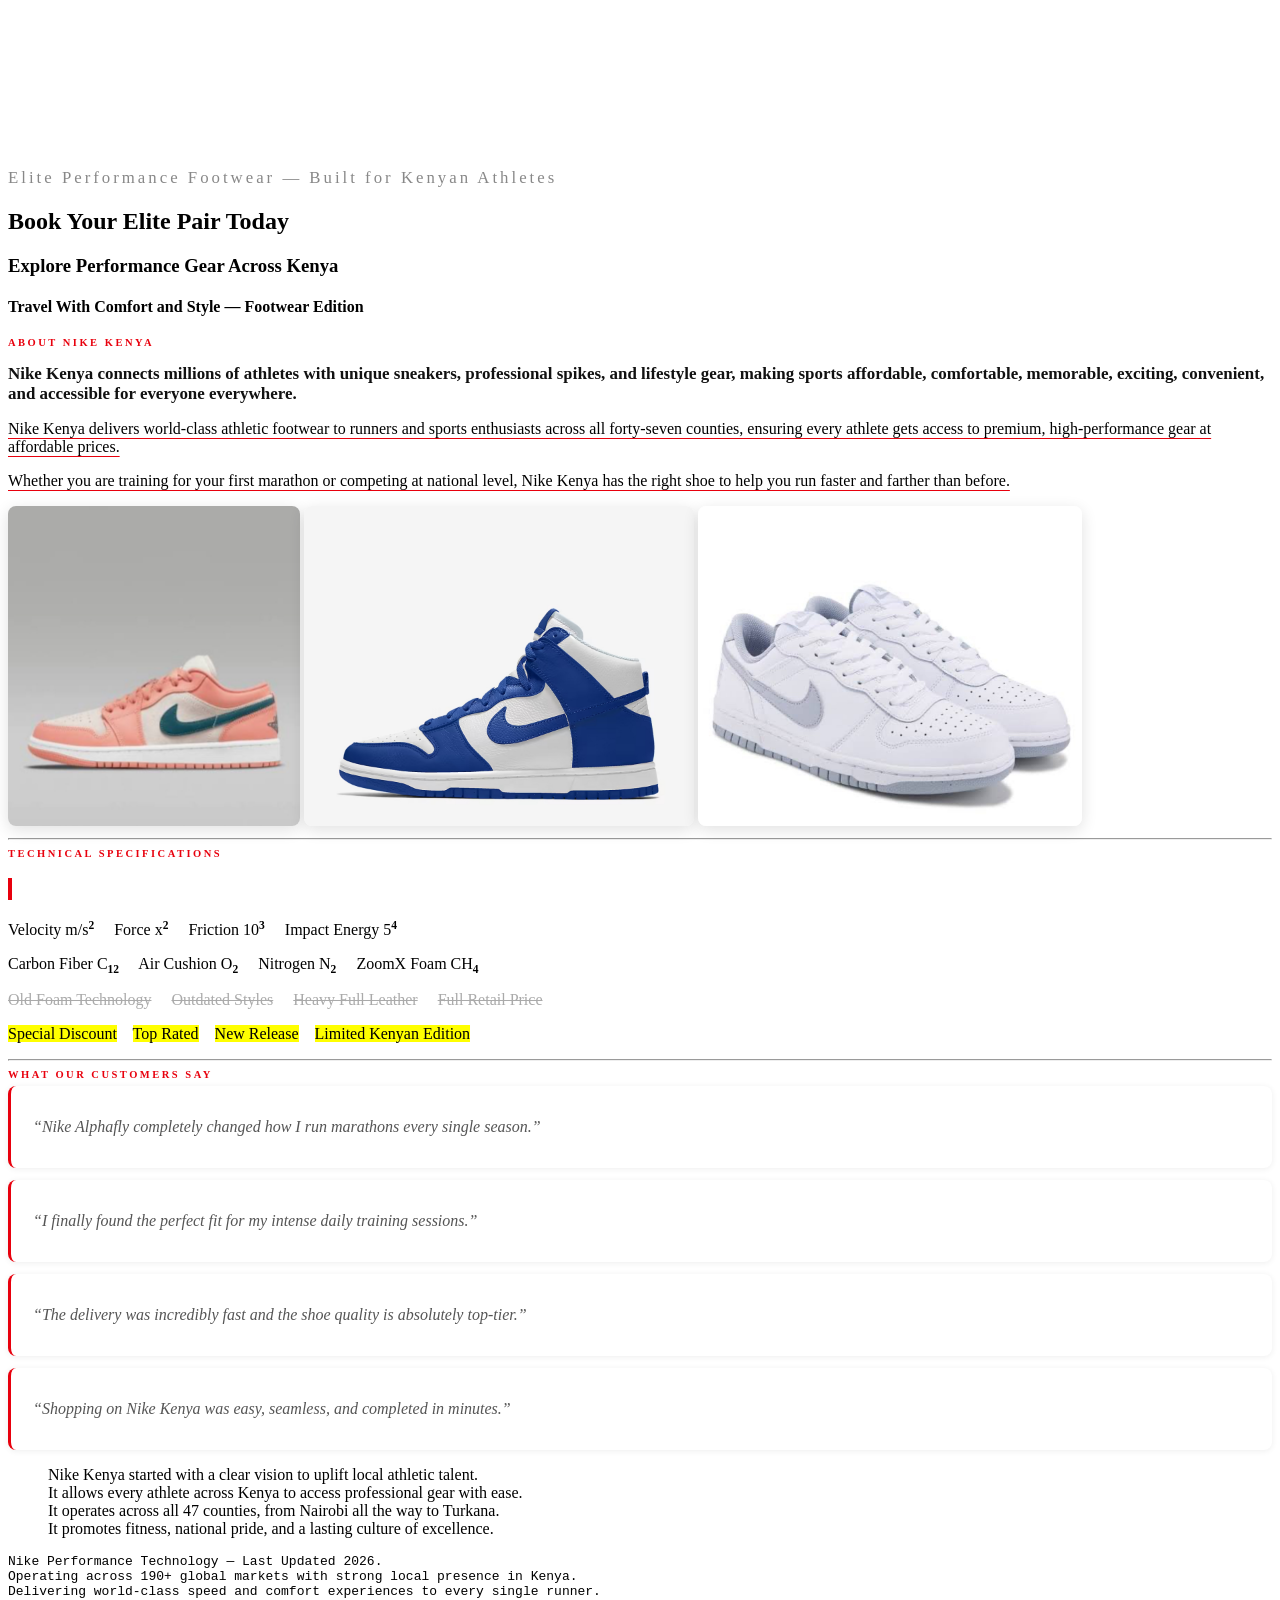
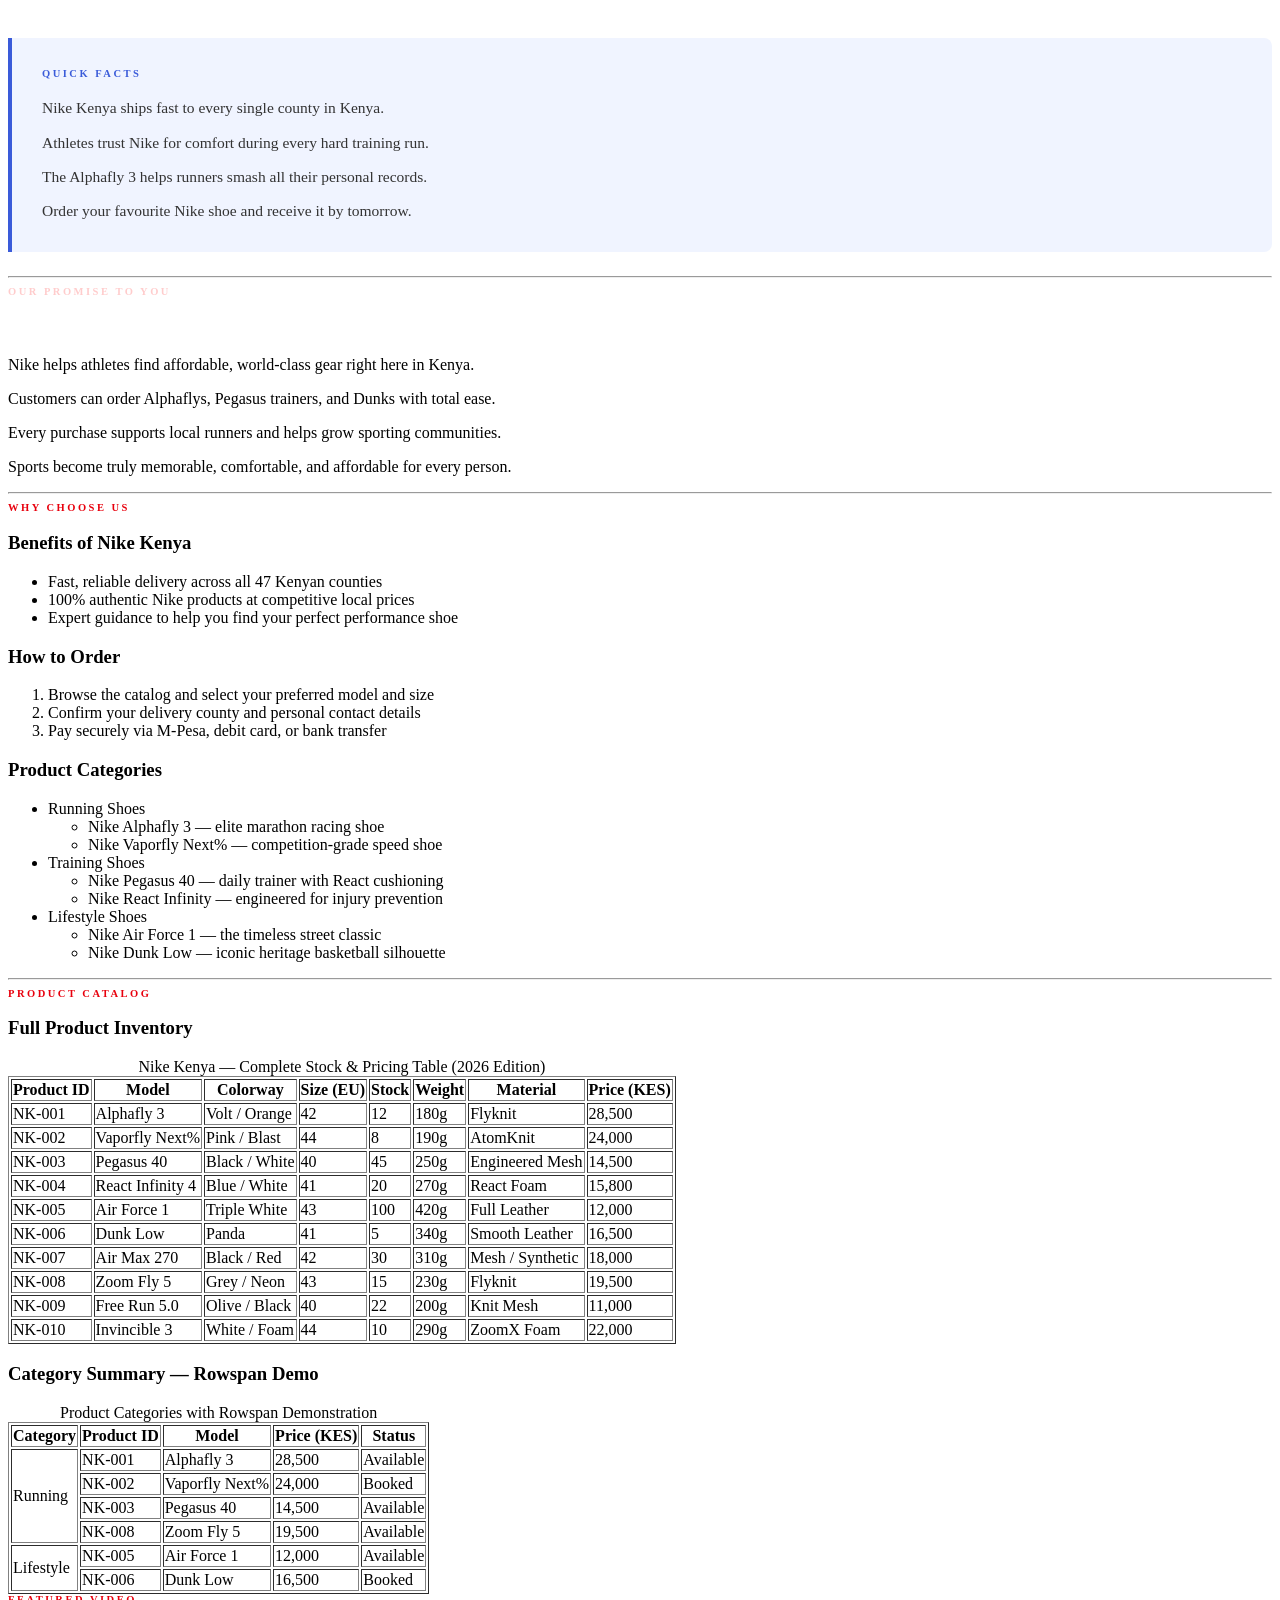
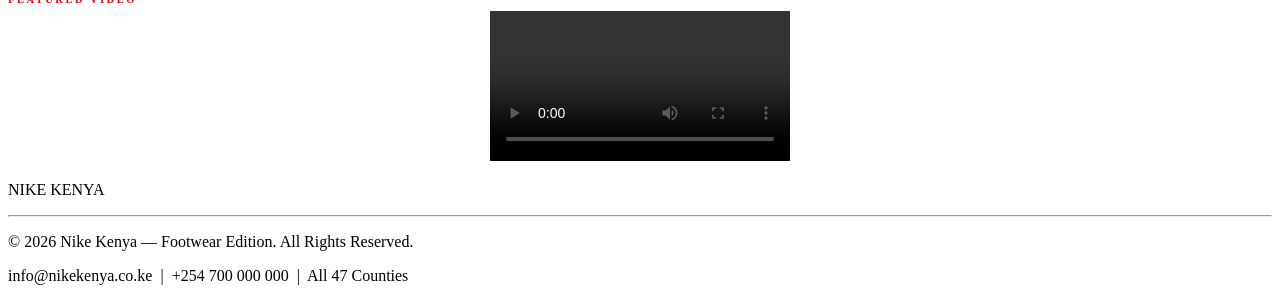
==== commit 45eed1cd: "Update index.html" ====
--- a/index.html
+++ b/index.html
@@ -5,314 +5,353 @@
     <meta name="viewport" content="width=device-width, initial-scale=1.0">
     <title>Nike Kenya | Elite Performance</title>
 
-    <!-- ✅ REQUIREMENT 6: EXTERNAL CSS - linked via <link> tag -->
+    <!-- ============================================================
+         ✅ REQUIREMENT 6: EXTERNAL CSS
+         Linked using <link> tag — styles live in separate .css file
+         ============================================================ -->
     <link rel="stylesheet" href="nike_kenya_external.css">
 
-    <!-- ✅ REQUIREMENT 5: INTERNAL CSS - written inside <style> tag in <head> -->
+    <!-- ============================================================
+         ✅ REQUIREMENT 5: INTERNAL CSS
+         Written inside <style> tag, directly in this HTML <head>
+         ============================================================ -->
     <style>
-        /* Internal CSS: Underline style */
+
+        /* Internal CSS: underline with offset for readability */
         u {
             text-decoration: underline;
+            text-underline-offset: 4px;
+            text-decoration-color: #e8000d;
+        }
+
+        /* Internal CSS: superscript and subscript size */
+        sup, sub {
+            font-size: 0.72em;
+            font-weight: 600;
+        }
+
+        /* Internal CSS: del tag — greyed out strikethrough */
+        del {
+            color: #aaaaaa;
+            text-decoration: line-through;
+        }
+
+        /* Internal CSS: inline quote tag */
+        q {
+            font-style: italic;
+            color: #555;
+        }
+        q::before { content: "\201C"; }
+        q::after  { content: "\201D"; }
+
+        /* Internal CSS: line-break section box */
+        .linebreak-section {
+            background-color: #f0f4ff;
+            border-left: 4px solid #3a5bd9;
+            border-radius: 0 8px 8px 0;
+            padding: 24px 30px;
+            margin: 24px 0;
+            line-height: 2.2;
             color: #333;
-        }
-
-        /* Internal CSS: List styling */
-        ul, ol {
-            margin: 10px 0 10px 30px;
-            padding: 0;
-        }
-
-        li {
+            font-size: 0.97em;
+        }
+
+        /* Internal CSS: small section label above headings */
+        .section-label {
+            font-size: 10.5px;
+            font-weight: 700;
+            letter-spacing: 2.5px;
+            text-transform: uppercase;
+            color: #e8000d;
             margin-bottom: 6px;
-        }
-
-        /* Internal CSS: Nested list indent */
-        ul ul {
-            margin-left: 20px;
-            list-style-type: circle;
-        }
-
-        /* Internal CSS: Caption styling */
-        caption {
-            font-size: 15px;
-            font-weight: bold;
-            padding: 10px;
-            background-color: #f8d7da;
-            border: 1px solid #e8000d;
-            margin-bottom: 5px;
-        }
-
-        /* Internal CSS: Section headings */
-        h2 {
-            color: #e8000d;
-            text-align: center; /* Internal CSS: Center h2 headings */
-        }
-
-        h3 {
-            border-left: 4px solid #e8000d;
-            padding-left: 10px;
-        }
-
-        h4 {
-            color: #555;
-            text-align: center; /* Internal CSS: Center h4 */
-        }
-
-        /* Internal CSS: Video center */
+            display: block;
+        }
+
+        /* Internal CSS: customer quote cards */
+        .quote-card {
+            background-color: #ffffff;
+            border-radius: 8px;
+            padding: 16px 22px;
+            margin-bottom: 12px;
+            box-shadow: 0 1px 6px rgba(0,0,0,0.07);
+            border-left: 3px solid #e8000d;
+        }
+
+        /* Internal CSS: video wrapper */
         .video-wrapper {
             text-align: center;
         }
 
-        /* Internal CSS: Rowspan highlight */
-        td[rowspan] {
-            background-color: #fdecea;
-            font-weight: bold;
-            text-align: center;
-            vertical-align: middle;
-        }
     </style>
 </head>
 <body>
 
-    <!-- ============================================
-         CONTAINER 1: HERO BANNER (External CSS class)
-         ✅ REQUIREMENT 2: BACKGROUND COLOUR - red background
-         ✅ REQUIREMENT 3: USE CONTAINERS - Container 1
-         ============================================ -->
+    <!-- ================================================
+         CONTAINER 1 — HERO BANNER
+         ✅ Centers content (text-align: center in External CSS)
+         ✅ Background colour: deep black #111111
+         ✅ Inline CSS on h1 and p tags
+         ================================================ -->
     <div class="container-hero">
-        <!-- ✅ REQUIREMENT 1: CENTER CONTENT (via container-hero: text-align: center) -->
-        <!-- ✅ REQUIREMENT 4: INLINE CSS demonstrated on h1 style attribute -->
-        <h1 style="color: #ffffff; font-size: 2.5em; letter-spacing: 2px;">This Website is About Nike Kenya</h1>
-        <p style="font-size: 1.2em; color: #ffe0e0;">The Home of Elite Athletic Performance Footwear in Kenya</p>
+        <!-- ✅ REQUIREMENT 4: INLINE CSS — font-size, letter-spacing, color on h1 -->
+        <h1 style="font-size: 4.2em; letter-spacing: 10px; color: #ffffff; font-weight: 900;">NIKE KENYA</h1>
+        <p style="color: #888888; font-size: 1.05em; letter-spacing: 3px; margin-top: 10px;">Elite Performance Footwear — Built for Kenyan Athletes</p>
     </div>
 
-    <!-- ✅ REQUIREMENT 1: CENTER CONTENT using Internal CSS (text-align: center on h2) -->
-    <h2>Book Your Elite Pair Today</h2>
-    <h3>Explore Performance Gear Around the World</h3>
-    <h4>Travel With Comfort and Style (Footwear Edition)</h4>
-
-    <!-- ============================================
-         CONTAINER 2: INTRO INFO BOX (External CSS class)
-         ✅ REQUIREMENT 2: BACKGROUND COLOUR - white with red border
-         ✅ REQUIREMENT 3: USE CONTAINERS - Container 2
-         ============================================ -->
-    <div class="container-info">
-        <!-- ✅ REQUIREMENT 4: INLINE CSS - inline color and font-size on bold text -->
-        <p><strong style="color: #e8000d; font-size: 1.05em;">Nike Kenya connects millions of athletes with unique sneakers, professional spikes, and lifestyle gear, making sports affordable, comfortable, memorable, exciting, convenient, and accessible for everyone everywhere.</strong></p>
-
-        <p><u>Nike Kenya delivers world-class athletic footwear to runners and sports enthusiasts across all forty-seven counties, ensuring every athlete gets access to premium, high-performance gear at affordable prices.</u></p>
-        <p><u>Whether you are training for your first marathon or competing at a national level, Nike Kenya has the right shoe to help you run faster and farther.</u></p>
-    </div>
-
-    <!-- Gallery with Inline CSS on images -->
-    <div class="gallery">
-        <!-- ✅ REQUIREMENT 4: INLINE CSS on images -->
-        <img src="IMG_3896.jpeg" alt="Nike Alphafly" style="border: 3px solid #e8000d; border-radius: 8px;">
-        <img src="IMG_3897.jpeg" alt="Nike Air Max" style="border: 3px solid #e8000d; border-radius: 8px;">
-        <img src="IMG_3898.jpeg" alt="Nike Classic" style="border: 3px solid #e8000d; border-radius: 8px;">
-    </div>
-
-    <hr>
-
-    <!-- ============================================
-         CONTAINER 3: HIGHLIGHT BOX (External CSS class)
-         ✅ REQUIREMENT 2: BACKGROUND COLOUR - yellow background
-         ✅ REQUIREMENT 3: USE CONTAINERS - Container 3
-         ✅ REQUIREMENT 1: CENTER CONTENT via container-highlight
-         ============================================ -->
-    <div class="container-highlight">
-        <h3 style="text-align: center;">⚡ Special Features &amp; Technology</h3>
-
-        <!-- Superscript (4 items) -->
-        <p>
-            Velocity m/s<sup>2</sup> &nbsp;|&nbsp; Force x<sup>2</sup> &nbsp;|&nbsp; Friction 10<sup>3</sup> &nbsp;|&nbsp; Impact 5<sup>4</sup>
-        </p>
-
-        <!-- Subscript (4 items) -->
-        <p>
-            Carbon Fiber C<sub>12</sub> &nbsp;|&nbsp; Air Cushion O<sub>2</sub> &nbsp;|&nbsp; Nitrogen N<sub>2</sub> &nbsp;|&nbsp; Foam CH<sub>4</sub>
-        </p>
-
-        <!-- Del tag (4 items) -->
-        <p>
-            <del>Old Foam Tech</del> &nbsp;|&nbsp; <del>Outdated Styles</del> &nbsp;|&nbsp; <del>Heavy Leather</del> &nbsp;|&nbsp; <del>Full Price Listings</del>
-        </p>
-
-        <!-- Mark tag (4 items) -->
-        <p>
-            <mark>Special Discount</mark> &nbsp;|&nbsp; <mark>Top Rated Performance</mark> &nbsp;|&nbsp; <mark>New Release</mark> &nbsp;|&nbsp; <mark>Limited Kenyan Edition</mark>
-        </p>
-    </div>
-
-    <hr>
-
-    <!-- Speech marks (4 sentences) -->
-    <p><q>Nike Alphafly changed how I run marathons.</q></p>
-    <p><q>I found the perfect fit for my training sessions.</q></p>
-    <p><q>The delivery was fast and the quality is top-tier.</q></p>
-    <p><q>Shopping here was easy and very fast.</q></p>
-
-    <!-- Block quote (4 lines) -->
-    <blockquote>
-        Nike Kenya started with a vision for local talent.<br>
-        It allows athletes to access pro gear easily.<br>
-        It operates across all 47 counties in Kenya.<br>
-        It promotes fitness, health, and national pride.
-    </blockquote>
-
-    <!-- Pre tag (3 sentences) -->
-    <pre>
-Nike Performance Tech was updated in 2026.
-It operates in over 190 global markets.
-It offers unique speed experiences.
-    </pre>
-
-    <!-- Line breaks - 4 sentences of ~10 words each -->
-    <!-- ✅ REQUIREMENT 4: INLINE CSS background colour on paragraph -->
-    <p style="background-color: #fff3cd; padding: 12px; border-radius: 6px;">
-        Nike Kenya ships fast to every county in Kenya.<br>
-        Athletes trust Nike for comfort during every training run.<br>
-        The Alphafly 3 helps runners break their personal records.<br>
-        Order your favorite Nike shoe and receive it tomorrow.
-    </p>
-
-    <hr>
-
-    <!-- ============================================
-         CONTAINER 4: DARK BOX (External CSS class)
-         ✅ REQUIREMENT 2: BACKGROUND COLOUR - dark/black background
-         ✅ REQUIREMENT 3: USE CONTAINERS - Container 4
-         ✅ REQUIREMENT 1: CENTER CONTENT via text-align center
-         ============================================ -->
-    <div class="container-dark">
-        <h3 style="color: #ffea00; text-align: center;">📦 Our Product Promise</h3>
-        <p style="text-align: center;">Nike helps athletes find affordable gear worldwide easily.</p>
-        <p style="text-align: center;">Customers can book Alphaflys, Pegasus, and Dunks safely.</p>
-        <p style="text-align: center;">Sellers earn money by reaching more local runners.</p>
-        <p style="text-align: center;">Sports experiences become memorable, comfortable, and affordable.</p>
-    </div>
-
-    <hr>
-
-    <!-- ============================================
-         CONTAINER 5: GREEN INFO BOX (External CSS class)
-         ✅ REQUIREMENT 2: BACKGROUND COLOUR - green background
-         ✅ REQUIREMENT 3: USE CONTAINERS - Container 5 (minimum met!)
-         ============================================ -->
-    <div class="container-light">
-        <h3>🛒 Why Choose Nike Kenya?</h3>
-
-        <!-- Unordered list (3 items) -->
-        <ul>
-            <li>Fast and reliable delivery across all Kenyan counties</li>
-            <li>Authentic Nike products at competitive prices</li>
-            <li>Expert support to help you find the perfect shoe</li>
-        </ul>
-
-        <h3>📋 How to Order</h3>
-
-        <!-- Ordered list (3 items) -->
-        <ol>
-            <li>Browse our product catalog and select your preferred model</li>
-            <li>Choose your size and confirm your delivery location</li>
-            <li>Complete payment via M-Pesa, card, or bank transfer</li>
-        </ol>
-
-        <h3>🗂️ Nike Product Categories (Nested List)</h3>
-
-        <!-- Nested list (6 items) -->
-        <ul>
-            <li>Running Shoes
-                <ul>
-                    <li>Nike Alphafly 3 – elite marathon racer</li>
-                    <li>Nike Vaporfly Next% – competition-grade speed shoe</li>
-                </ul>
-            </li>
-            <li>Training Shoes
-                <ul>
-                    <li>Nike Pegasus 40 – everyday trainer with cushioning</li>
-                    <li>Nike React Infinity – injury reduction running shoe</li>
-                </ul>
-            </li>
-            <li>Lifestyle Shoes
-                <ul>
-                    <li>Nike Air Force 1 – iconic street classic</li>
-                    <li>Nike Dunk Low – heritage basketball silhouette</li>
-                </ul>
-            </li>
-        </ul>
-    </div>
-
-    <hr>
-
-    <!-- TABLE: 10 rows, 8 columns, caption, border -->
-    <h3 style="text-align: center;">Nike Kenya Full Product Inventory</h3>
-    <table border="2" style="border-collapse: collapse; width: 100%;">
-        <caption>Nike Kenya — Complete Stock &amp; Pricing Table (2026 Edition)</caption>
-        <thead>
-            <tr>
-                <th>Product ID</th>
-                <th>Model</th>
-                <th>Colorway</th>
-                <th>Size (EU)</th>
-                <th>Stock</th>
-                <th>Weight</th>
-                <th>Material</th>
-                <th>Price (KES)</th>
-            </tr>
-        </thead>
-        <tbody>
-            <tr><td>NK-001</td><td>Alphafly 3</td><td>Volt/Orange</td><td>42</td><td>12</td><td>180g</td><td>Flyknit</td><td>28,500</td></tr>
-            <tr><td>NK-002</td><td>Vaporfly Next%</td><td>Pink/Blast</td><td>44</td><td>8</td><td>190g</td><td>AtomKnit</td><td>24,000</td></tr>
-            <tr><td>NK-003</td><td>Pegasus 40</td><td>Black/White</td><td>40</td><td>45</td><td>250g</td><td>Engineered Mesh</td><td>14,500</td></tr>
-            <tr><td>NK-004</td><td>React Infinity 4</td><td>Blue/White</td><td>41</td><td>20</td><td>270g</td><td>React Foam</td><td>15,800</td></tr>
-            <tr><td>NK-005</td><td>Air Force 1</td><td>Triple White</td><td>43</td><td>100</td><td>420g</td><td>Leather</td><td>12,000</td></tr>
-            <tr><td>NK-006</td><td>Dunk Low</td><td>Panda</td><td>41</td><td>5</td><td>340g</td><td>Smooth Leather</td><td>16,500</td></tr>
-            <tr><td>NK-007</td><td>Air Max 270</td><td>Black/Red</td><td>42</td><td>30</td><td>310g</td><td>Mesh/Synthetic</td><td>18,000</td></tr>
-            <tr><td>NK-008</td><td>Zoom Fly 5</td><td>Grey/Neon</td><td>43</td><td>15</td><td>230g</td><td>Flyknit</td><td>19,500</td></tr>
-            <tr><td>NK-009</td><td>Free Run 5.0</td><td>Olive/Black</td><td>40</td><td>22</td><td>200g</td><td>Knit Mesh</td><td>11,000</td></tr>
-            <tr><td>NK-010</td><td>Invincible 3</td><td>White/Foam</td><td>44</td><td>10</td><td>290g</td><td>ZoomX Foam</td><td>22,000</td></tr>
-        </tbody>
-    </table>
-
-    <!-- ROWSPAN TABLE -->
-    <h3 style="text-align: center;">Nike Kenya — Category Summary with Rowspan</h3>
-    <table border="2" style="border-collapse: collapse; width: 100%;">
-        <caption>Product Categories with Rowspan Demonstration</caption>
-        <thead>
-            <tr>
-                <th>Category</th>
-                <th>Product ID</th>
-                <th>Model</th>
-                <th>Price (KES)</th>
-                <th>Status</th>
-            </tr>
-        </thead>
-        <tbody>
-            <tr>
-                <td rowspan="4">Running</td>
-                <td>NK-001</td><td>Alphafly 3</td><td>28,500</td><td>Available</td>
-            </tr>
-            <tr><td>NK-002</td><td>Vaporfly Next%</td><td>24,000</td><td>Booked</td></tr>
-            <tr><td>NK-003</td><td>Pegasus 40</td><td>14,500</td><td>Available</td></tr>
-            <tr><td>NK-008</td><td>Zoom Fly 5</td><td>19,500</td><td>Available</td></tr>
-            <tr>
-                <td rowspan="2">Lifestyle</td>
-                <td>NK-005</td><td>Air Force 1</td><td>12,000</td><td>Available</td>
-            </tr>
-            <tr><td>NK-006</td><td>Dunk Low</td><td>16,500</td><td>Booked</td></tr>
-        </tbody>
-    </table>
-
-    <!-- Video -->
-    <div class="video-wrapper">
-        <video src="YTDown.com_YouTube_Nike-Air-Max-270-Animation_Media_O-JXUhhIRHU_001_1080p.mp4" controls></video>
-    </div>
-
-    <!-- FOOTER -->
+    <div class="page-wrap">
+
+        <!-- ✅ HEADINGS: h1 above, h2 h3 h4 below (4 total) -->
+        <h2>Book Your Elite Pair Today</h2>
+        <h3>Explore Performance Gear Across Kenya</h3>
+        <h4>Travel With Comfort and Style — Footwear Edition</h4>
+
+        <!-- ================================================
+             CONTAINER 2 — INTRO BOX
+             ✅ Background colour: clean white with shadow
+             ✅ Centers content via text-align
+             ================================================ -->
+        <div class="container-info">
+            <span class="section-label">About Nike Kenya</span>
+
+            <!-- ✅ BOLD SENTENCE (30 words) — Inline CSS font-size -->
+            <p><strong style="font-size: 1.06em; color: #111111;">Nike Kenya connects millions of athletes with unique sneakers, professional spikes, and lifestyle gear, making sports affordable, comfortable, memorable, exciting, convenient, and accessible for everyone everywhere.</strong></p>
+
+            <!-- ✅ TWO UNDERLINED SENTENCES (30 words each) — Internal CSS styles <u> -->
+            <p><u>Nike Kenya delivers world-class athletic footwear to runners and sports enthusiasts across all forty-seven counties, ensuring every athlete gets access to premium, high-performance gear at affordable prices.</u></p>
+            <p><u>Whether you are training for your first marathon or competing at national level, Nike Kenya has the right shoe to help you run faster and farther than before.</u></p>
+        </div>
+
+        <!-- GALLERY — Inline CSS applied directly on each image -->
+        <!-- ✅ REQUIREMENT 4: INLINE CSS — width, height, border-radius, object-fit on images -->
+        <div class="gallery">
+            <img src="IMG_3896.jpeg" alt="Nike Alphafly"
+                 style="flex:1; height:320px; object-fit:cover; border-radius:8px; box-shadow: 0 4px 16px rgba(0,0,0,0.12);">
+            <img src="IMG_3897.jpeg" alt="Nike Air Max"
+                 style="flex:1; height:320px; object-fit:cover; border-radius:8px; box-shadow: 0 4px 16px rgba(0,0,0,0.12);">
+            <img src="IMG_3898.jpeg" alt="Nike Classic"
+                 style="flex:1; height:320px; object-fit:cover; border-radius:8px; box-shadow: 0 4px 16px rgba(0,0,0,0.12);">
+        </div>
+
+        <hr>
+
+        <!-- ================================================
+             CONTAINER 3 — TECH SPECS
+             ✅ Background colour: deep navy #0a0a2e (feels premium/scientific)
+             ✅ Centers content via text-align on inner elements
+             ================================================ -->
+        <div class="container-highlight">
+            <span class="section-label" style="color:#e8000d;">Technical Specifications</span>
+            <h3 style="color:#ffffff; border-left:4px solid #e8000d;">Performance &amp; Materials Data</h3>
+
+            <!-- ✅ SUPERSCRIPT (4 items) -->
+            <p>
+                Velocity m/s<sup>2</sup> &nbsp;&nbsp;&nbsp;
+                Force x<sup>2</sup> &nbsp;&nbsp;&nbsp;
+                Friction 10<sup>3</sup> &nbsp;&nbsp;&nbsp;
+                Impact Energy 5<sup>4</sup>
+            </p>
+
+            <!-- ✅ SUBSCRIPT (4 items) -->
+            <p>
+                Carbon Fiber C<sub>12</sub> &nbsp;&nbsp;&nbsp;
+                Air Cushion O<sub>2</sub> &nbsp;&nbsp;&nbsp;
+                Nitrogen N<sub>2</sub> &nbsp;&nbsp;&nbsp;
+                ZoomX Foam CH<sub>4</sub>
+            </p>
+
+            <!-- ✅ DEL TAG (4 items) — Internal CSS styles <del> -->
+            <p>
+                <del>Old Foam Technology</del> &nbsp;&nbsp;&nbsp;
+                <del>Outdated Styles</del> &nbsp;&nbsp;&nbsp;
+                <del>Heavy Full Leather</del> &nbsp;&nbsp;&nbsp;
+                <del>Full Retail Price</del>
+            </p>
+
+            <!-- ✅ MARK TAG (4 items) — External CSS styles <mark> -->
+            <p>
+                <mark>Special Discount</mark> &nbsp;&nbsp;
+                <mark>Top Rated</mark> &nbsp;&nbsp;
+                <mark>New Release</mark> &nbsp;&nbsp;
+                <mark>Limited Kenyan Edition</mark>
+            </p>
+        </div>
+
+        <hr>
+
+        <!-- ✅ SPEECH MARKS / Q TAG (4 sentences) — Internal CSS styles <q> -->
+        <span class="section-label">What Our Customers Say</span>
+        <div class="quote-card"><p><q>Nike Alphafly completely changed how I run marathons every single season.</q></p></div>
+        <div class="quote-card"><p><q>I finally found the perfect fit for my intense daily training sessions.</q></p></div>
+        <div class="quote-card"><p><q>The delivery was incredibly fast and the shoe quality is absolutely top-tier.</q></p></div>
+        <div class="quote-card"><p><q>Shopping on Nike Kenya was easy, seamless, and completed in minutes.</q></p></div>
+
+        <!-- ✅ BLOCK QUOTE (4 lines) — External CSS styles <blockquote> -->
+        <blockquote>
+            Nike Kenya started with a clear vision to uplift local athletic talent.<br>
+            It allows every athlete across Kenya to access professional gear with ease.<br>
+            It operates across all 47 counties, from Nairobi all the way to Turkana.<br>
+            It promotes fitness, national pride, and a lasting culture of excellence.
+        </blockquote>
+
+        <!-- ✅ PRE TAG (3 sentences) — External CSS styles <pre> -->
+        <pre>
+Nike Performance Technology — Last Updated 2026.
+Operating across 190+ global markets with strong local presence in Kenya.
+Delivering world-class speed and comfort experiences to every single runner.
+        </pre>
+
+        <!-- ✅ LINE BREAKS (4 sentences, ~10 words each) — Internal CSS styles .linebreak-section -->
+        <div class="linebreak-section">
+            <span class="section-label" style="color:#3a5bd9;">Quick Facts</span>
+            Nike Kenya ships fast to every single county in Kenya.<br>
+            Athletes trust Nike for comfort during every hard training run.<br>
+            The Alphafly 3 helps runners smash all their personal records.<br>
+            Order your favourite Nike shoe and receive it by tomorrow.
+        </div>
+
+        <!-- ✅ HR TAG (used 3 times with context) — External CSS styles <hr> -->
+        <hr>
+
+        <!-- ================================================
+             CONTAINER 4 — PROMISE SECTION
+             ✅ Background colour: Nike Red #e8000d (brand colour, purposeful)
+             ✅ Centers content via text-align: center
+             ================================================ -->
+        <div class="container-dark">
+            <span class="section-label" style="color:#ffcccc;">Our Promise to You</span>
+            <h3 style="color:#ffffff; border-left:4px solid #ffffff; display:block; text-align:left;">Why Choose Nike Kenya?</h3>
+            <p>Nike helps athletes find affordable, world-class gear right here in Kenya.</p>
+            <p>Customers can order Alphaflys, Pegasus trainers, and Dunks with total ease.</p>
+            <p>Every purchase supports local runners and helps grow sporting communities.</p>
+            <p>Sports become truly memorable, comfortable, and affordable for every person.</p>
+        </div>
+
+        <hr>
+
+        <!-- ================================================
+             CONTAINER 5 — LISTS SECTION
+             ✅ Background colour: white card with shadow
+             ================================================ -->
+        <div class="container-light">
+
+            <span class="section-label">Why Choose Us</span>
+            <h3>Benefits of Nike Kenya</h3>
+            <!-- ✅ UNORDERED LIST (3 items) -->
+            <ul>
+                <li>Fast, reliable delivery across all 47 Kenyan counties</li>
+                <li>100% authentic Nike products at competitive local prices</li>
+                <li>Expert guidance to help you find your perfect performance shoe</li>
+            </ul>
+
+            <h3>How to Order</h3>
+            <!-- ✅ ORDERED LIST (3 items) -->
+            <ol>
+                <li>Browse the catalog and select your preferred model and size</li>
+                <li>Confirm your delivery county and personal contact details</li>
+                <li>Pay securely via M-Pesa, debit card, or bank transfer</li>
+            </ol>
+
+            <h3>Product Categories</h3>
+            <!-- ✅ NESTED LIST (6 sub-items across 3 parents) -->
+            <ul>
+                <li>Running Shoes
+                    <ul>
+                        <li>Nike Alphafly 3 — elite marathon racing shoe</li>
+                        <li>Nike Vaporfly Next% — competition-grade speed shoe</li>
+                    </ul>
+                </li>
+                <li>Training Shoes
+                    <ul>
+                        <li>Nike Pegasus 40 — daily trainer with React cushioning</li>
+                        <li>Nike React Infinity — engineered for injury prevention</li>
+                    </ul>
+                </li>
+                <li>Lifestyle Shoes
+                    <ul>
+                        <li>Nike Air Force 1 — the timeless street classic</li>
+                        <li>Nike Dunk Low — iconic heritage basketball silhouette</li>
+                    </ul>
+                </li>
+            </ul>
+
+        </div>
+
+        <hr>
+
+        <!-- ✅ TABLE: 10 rows, 8 columns, caption, border -->
+        <span class="section-label">Product Catalog</span>
+        <h3>Full Product Inventory</h3>
+        <table border="1">
+            <caption>Nike Kenya — Complete Stock &amp; Pricing Table (2026 Edition)</caption>
+            <thead>
+                <tr>
+                    <th>Product ID</th>
+                    <th>Model</th>
+                    <th>Colorway</th>
+                    <th>Size (EU)</th>
+                    <th>Stock</th>
+                    <th>Weight</th>
+                    <th>Material</th>
+                    <th>Price (KES)</th>
+                </tr>
+            </thead>
+            <tbody>
+                <tr><td>NK-001</td><td>Alphafly 3</td><td>Volt / Orange</td><td>42</td><td>12</td><td>180g</td><td>Flyknit</td><td>28,500</td></tr>
+                <tr><td>NK-002</td><td>Vaporfly Next%</td><td>Pink / Blast</td><td>44</td><td>8</td><td>190g</td><td>AtomKnit</td><td>24,000</td></tr>
+                <tr><td>NK-003</td><td>Pegasus 40</td><td>Black / White</td><td>40</td><td>45</td><td>250g</td><td>Engineered Mesh</td><td>14,500</td></tr>
+                <tr><td>NK-004</td><td>React Infinity 4</td><td>Blue / White</td><td>41</td><td>20</td><td>270g</td><td>React Foam</td><td>15,800</td></tr>
+                <tr><td>NK-005</td><td>Air Force 1</td><td>Triple White</td><td>43</td><td>100</td><td>420g</td><td>Full Leather</td><td>12,000</td></tr>
+                <tr><td>NK-006</td><td>Dunk Low</td><td>Panda</td><td>41</td><td>5</td><td>340g</td><td>Smooth Leather</td><td>16,500</td></tr>
+                <tr><td>NK-007</td><td>Air Max 270</td><td>Black / Red</td><td>42</td><td>30</td><td>310g</td><td>Mesh / Synthetic</td><td>18,000</td></tr>
+                <tr><td>NK-008</td><td>Zoom Fly 5</td><td>Grey / Neon</td><td>43</td><td>15</td><td>230g</td><td>Flyknit</td><td>19,500</td></tr>
+                <tr><td>NK-009</td><td>Free Run 5.0</td><td>Olive / Black</td><td>40</td><td>22</td><td>200g</td><td>Knit Mesh</td><td>11,000</td></tr>
+                <tr><td>NK-010</td><td>Invincible 3</td><td>White / Foam</td><td>44</td><td>10</td><td>290g</td><td>ZoomX Foam</td><td>22,000</td></tr>
+            </tbody>
+        </table>
+
+        <!-- ✅ ROWSPAN TABLE with caption and border -->
+        <h3>Category Summary — Rowspan Demo</h3>
+        <table border="1">
+            <caption>Product Categories with Rowspan Demonstration</caption>
+            <thead>
+                <tr>
+                    <th>Category</th>
+                    <th>Product ID</th>
+                    <th>Model</th>
+                    <th>Price (KES)</th>
+                    <th>Status</th>
+                </tr>
+            </thead>
+            <tbody>
+                <tr>
+                    <td rowspan="4">Running</td>
+                    <td>NK-001</td><td>Alphafly 3</td><td>28,500</td><td>Available</td>
+                </tr>
+                <tr><td>NK-002</td><td>Vaporfly Next%</td><td>24,000</td><td>Booked</td></tr>
+                <tr><td>NK-003</td><td>Pegasus 40</td><td>14,500</td><td>Available</td></tr>
+                <tr><td>NK-008</td><td>Zoom Fly 5</td><td>19,500</td><td>Available</td></tr>
+                <tr>
+                    <td rowspan="2">Lifestyle</td>
+                    <td>NK-005</td><td>Air Force 1</td><td>12,000</td><td>Available</td>
+                </tr>
+                <tr><td>NK-006</td><td>Dunk Low</td><td>16,500</td><td>Booked</td></tr>
+            </tbody>
+        </table>
+
+        <!-- VIDEO -->
+        <span class="section-label">Featured Video</span>
+        <div class="video-wrapper">
+            <video src="YTDown.com_YouTube_Nike-Air-Max-270-Animation_Media_O-JXUhhIRHU_001_1080p.mp4" controls></video>
+        </div>
+
+    </div><!-- end page-wrap -->
+
+    <!-- ✅ FOOTER — External CSS styles footer -->
     <footer>
-        <p>&copy; 2026 Nike Kenya Project (Footwear Edition). All Rights Reserved.</p>
-        <p>Contact us: info@nikekenya.co.ke &nbsp;|&nbsp; Tel: +254 700 000 000</p>
+        <p class="footer-brand">NIKE KENYA</p>
+        <hr class="footer-divider">
+        <p>&copy; 2026 Nike Kenya — Footwear Edition. All Rights Reserved.</p>
+        <p>info@nikekenya.co.ke &nbsp;|&nbsp; +254 700 000 000 &nbsp;|&nbsp; All 47 Counties</p>
     </footer>
 
 </body>
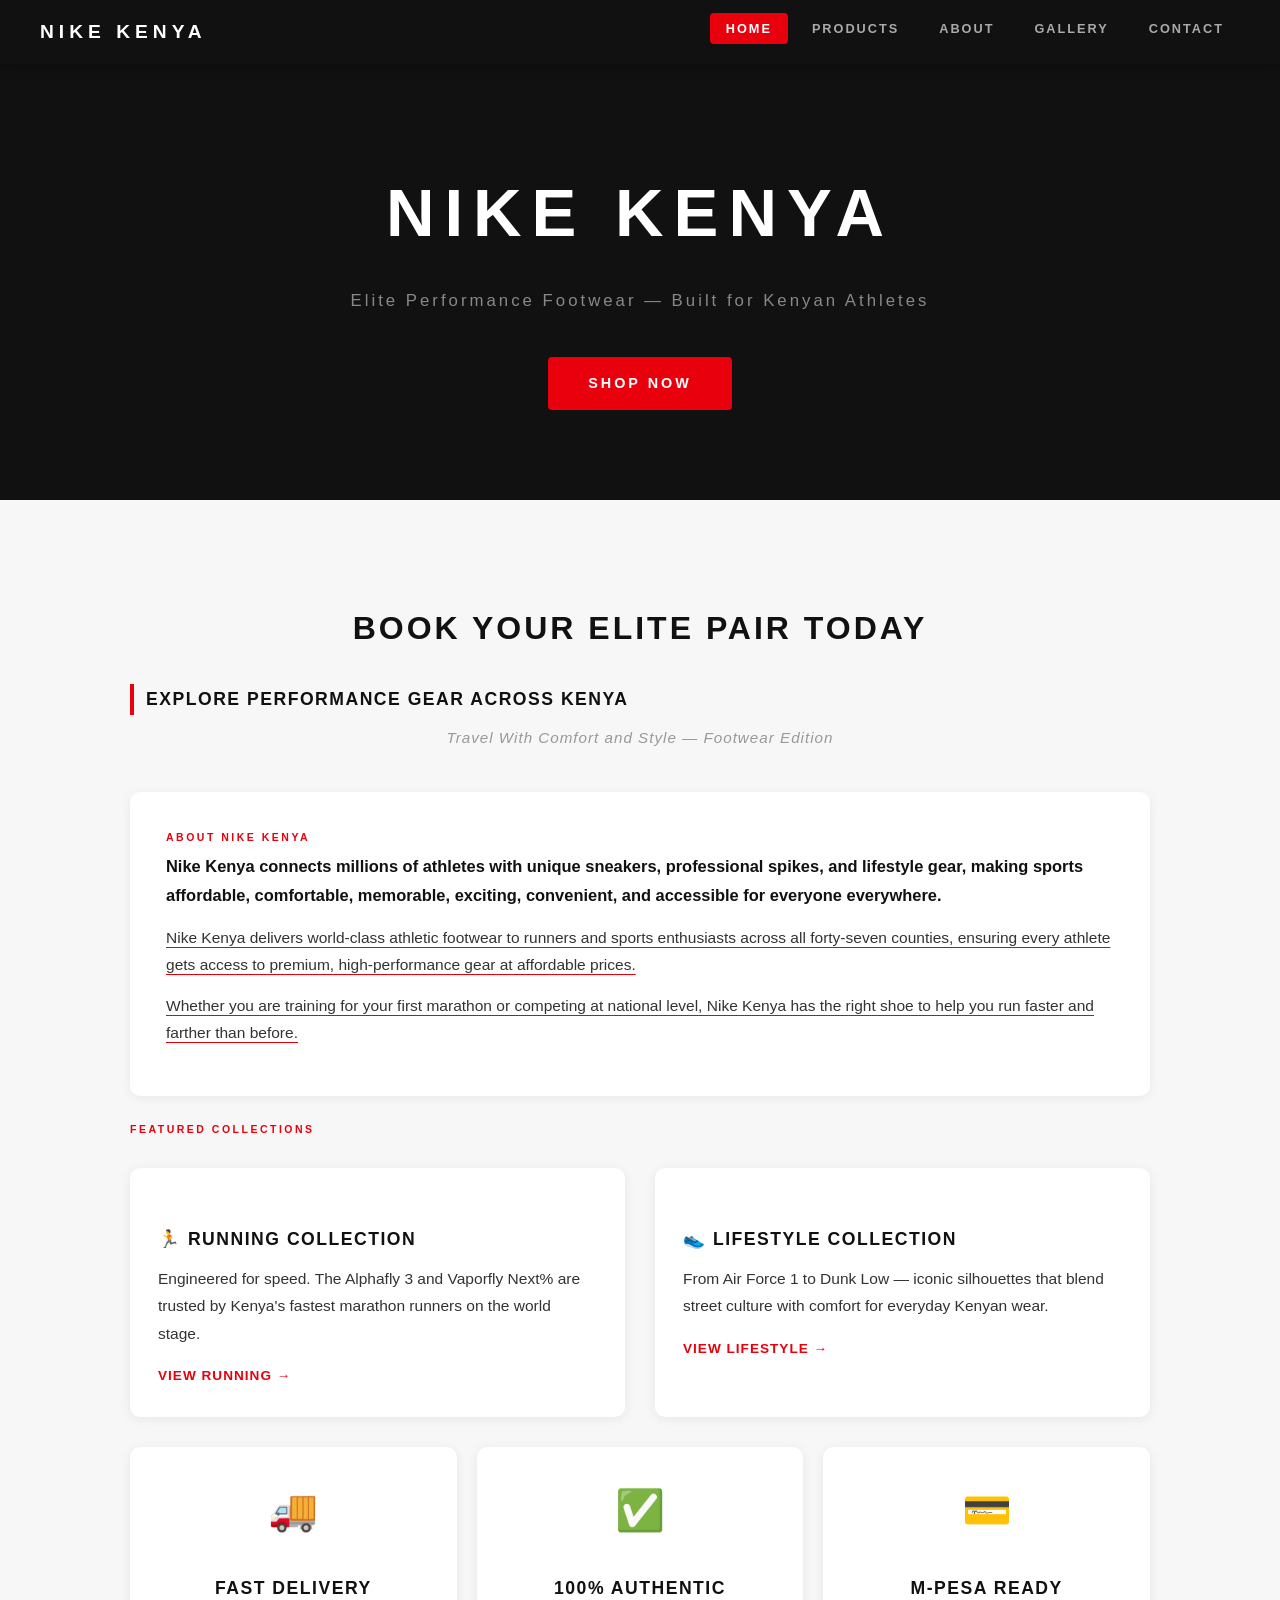
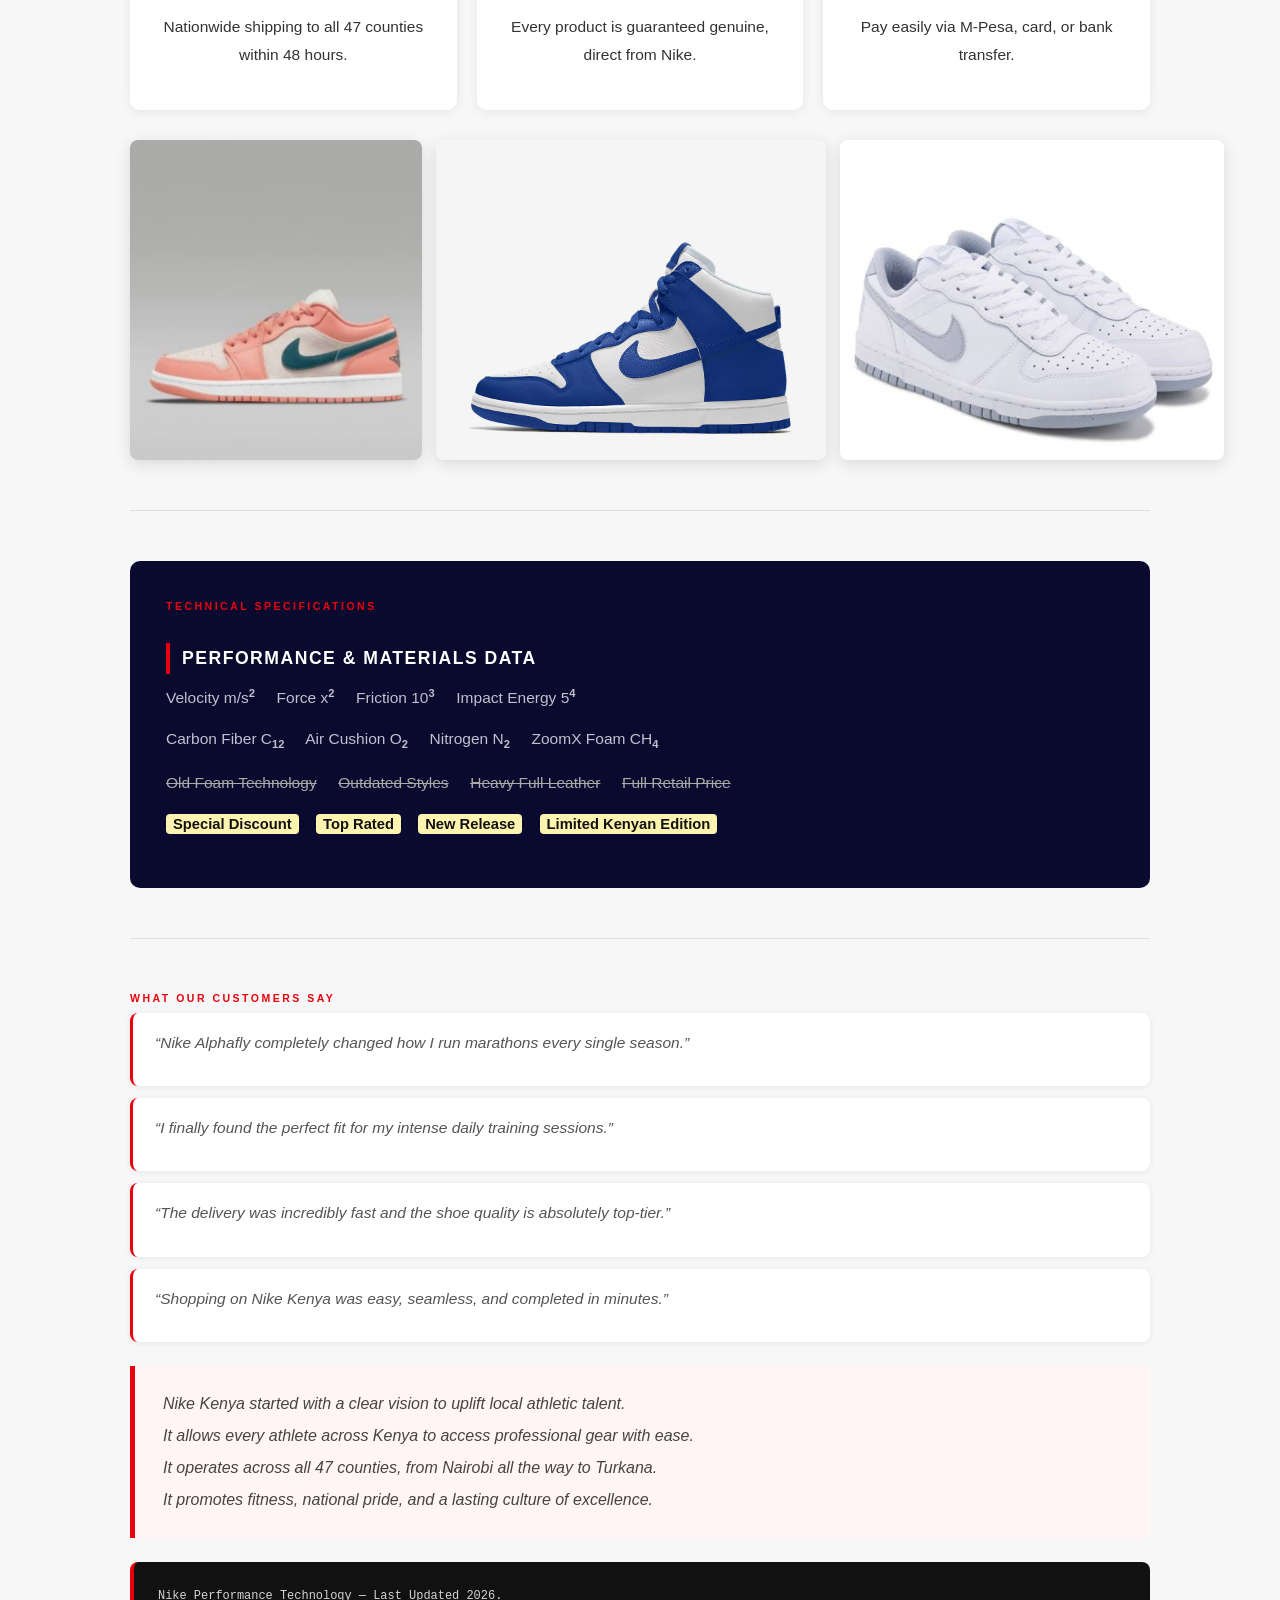
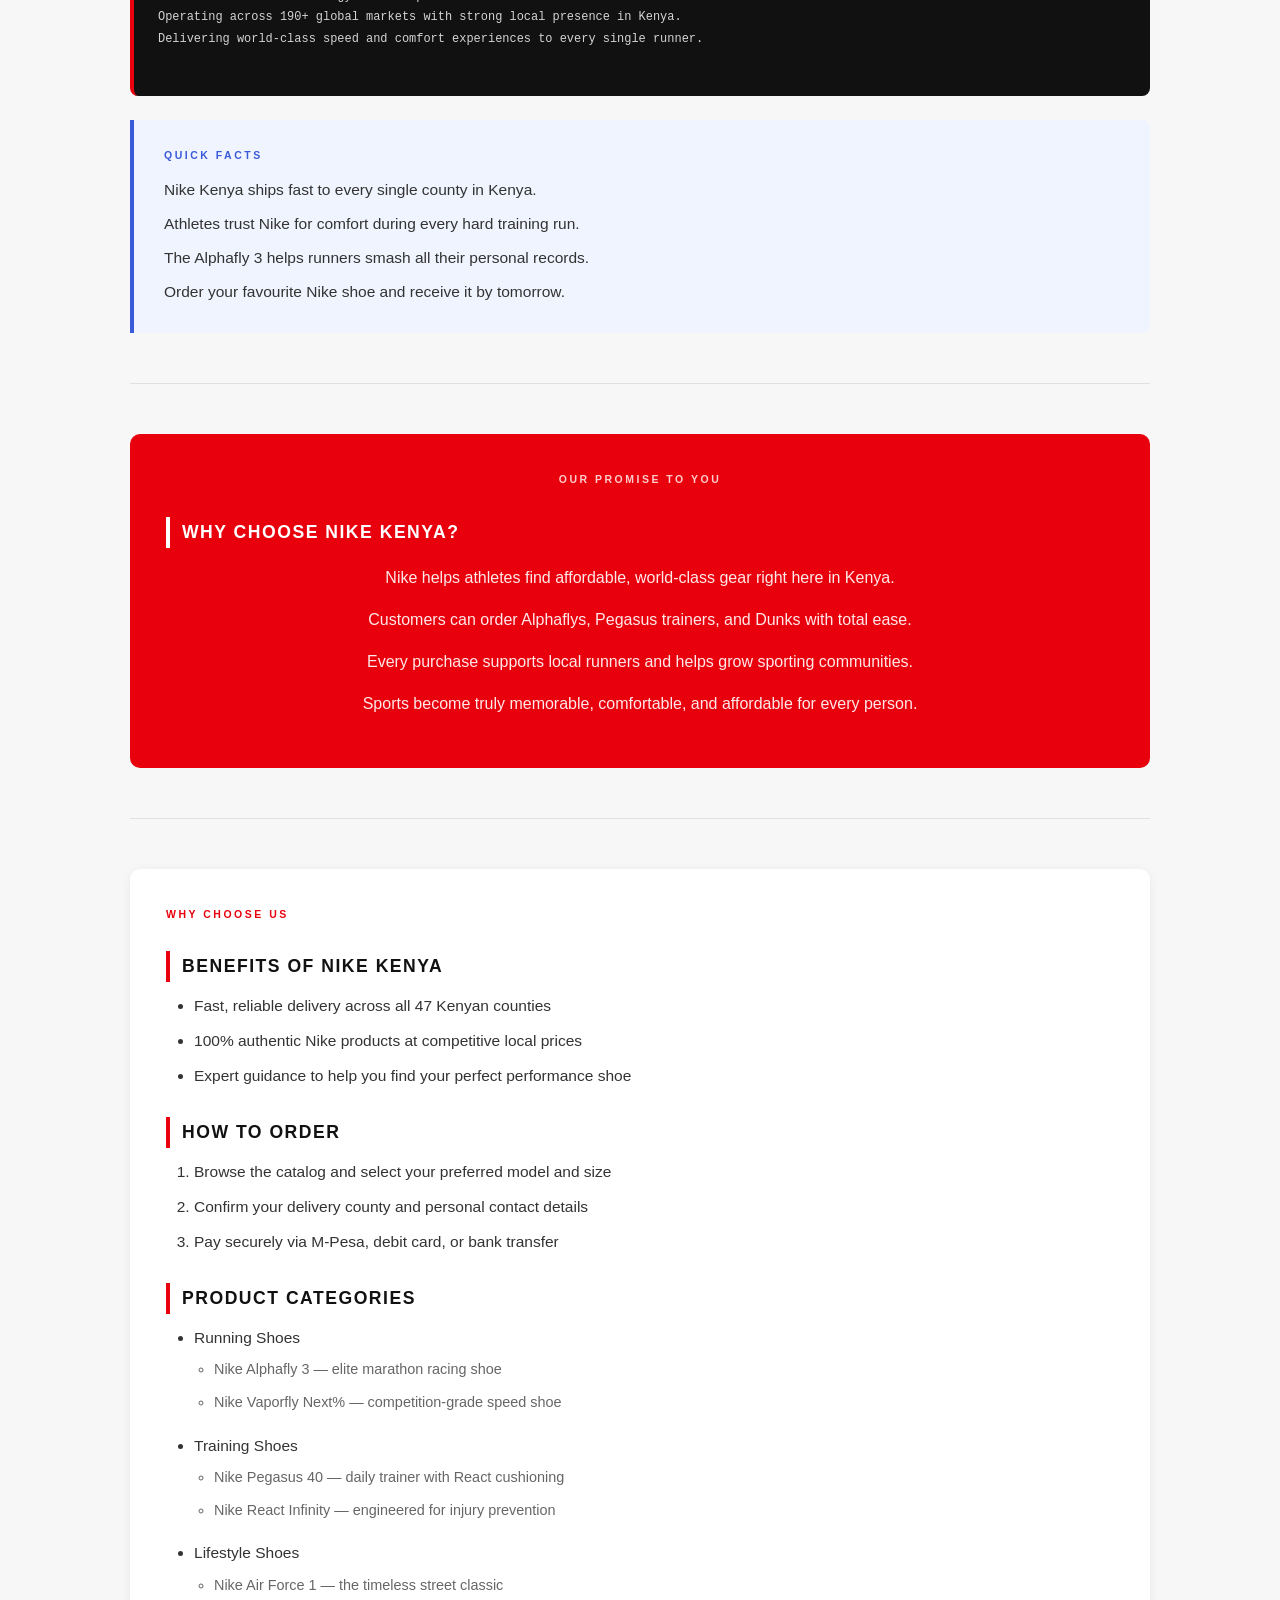
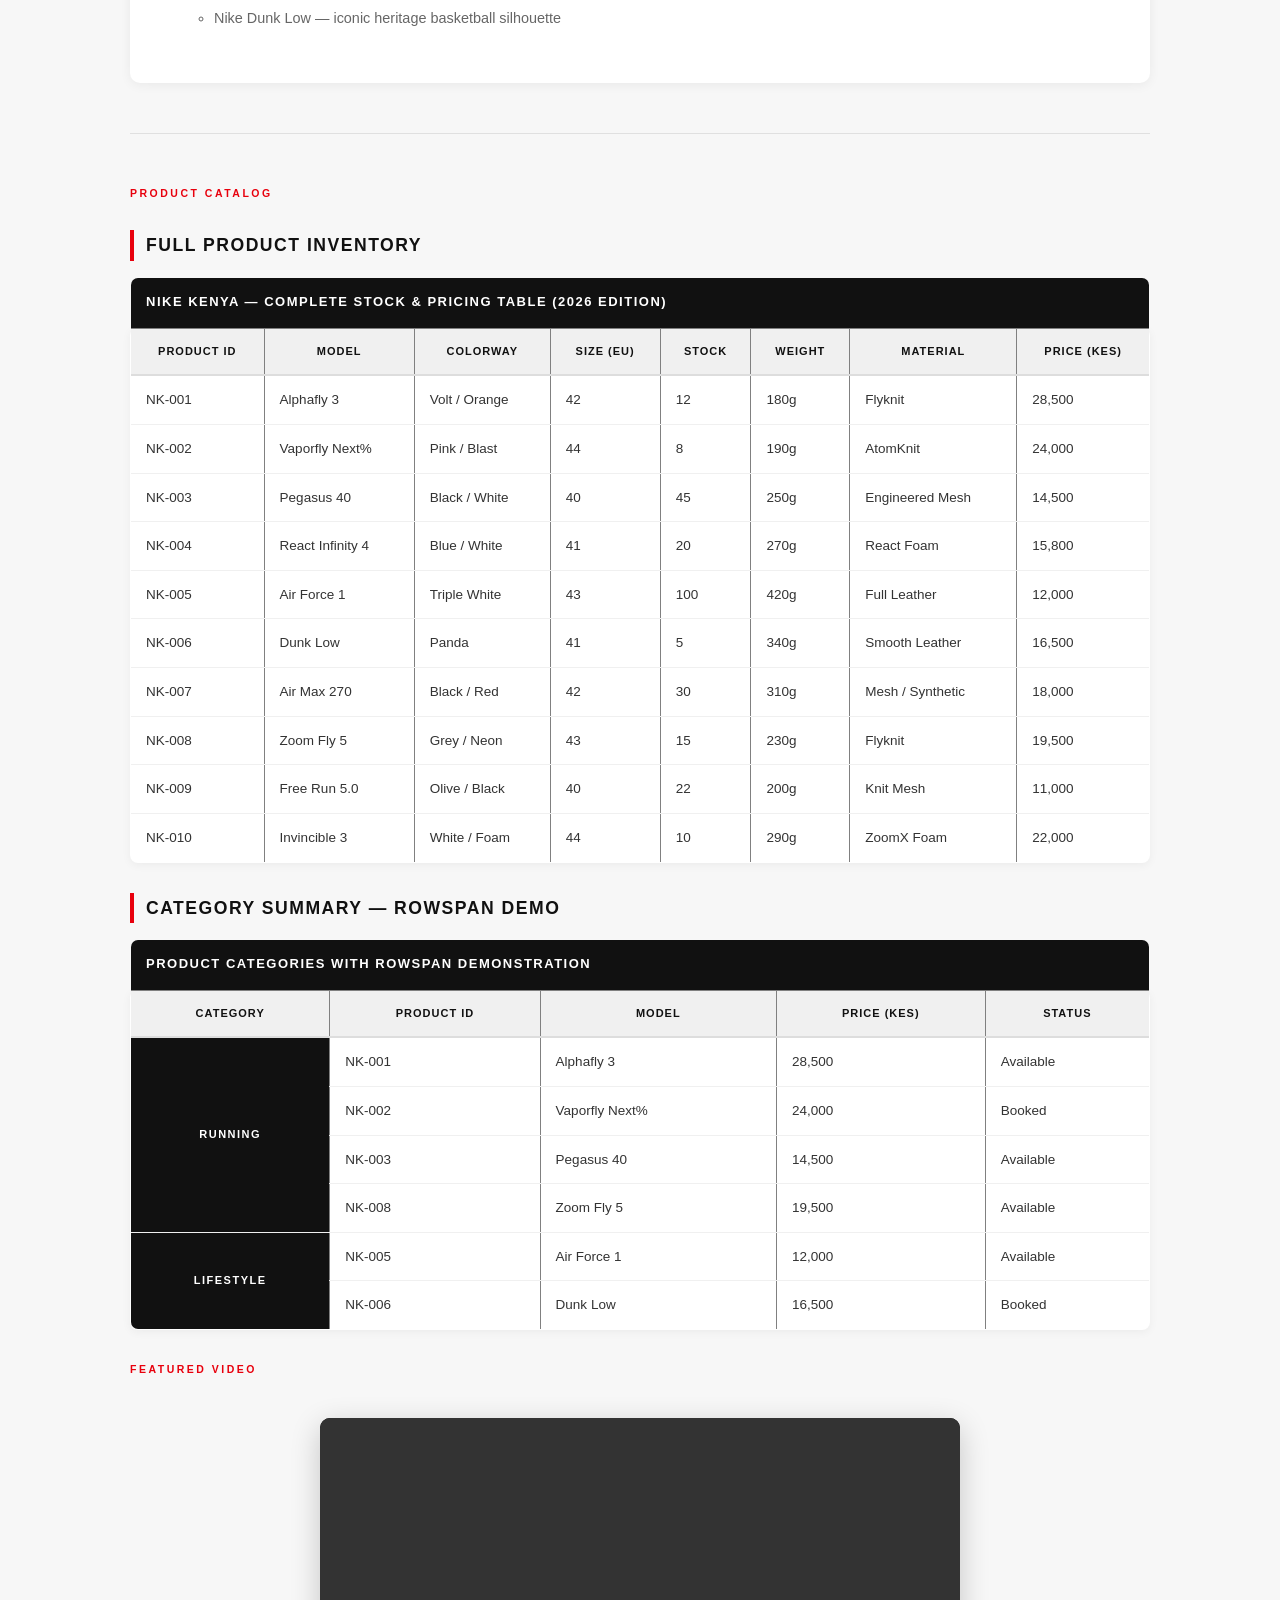
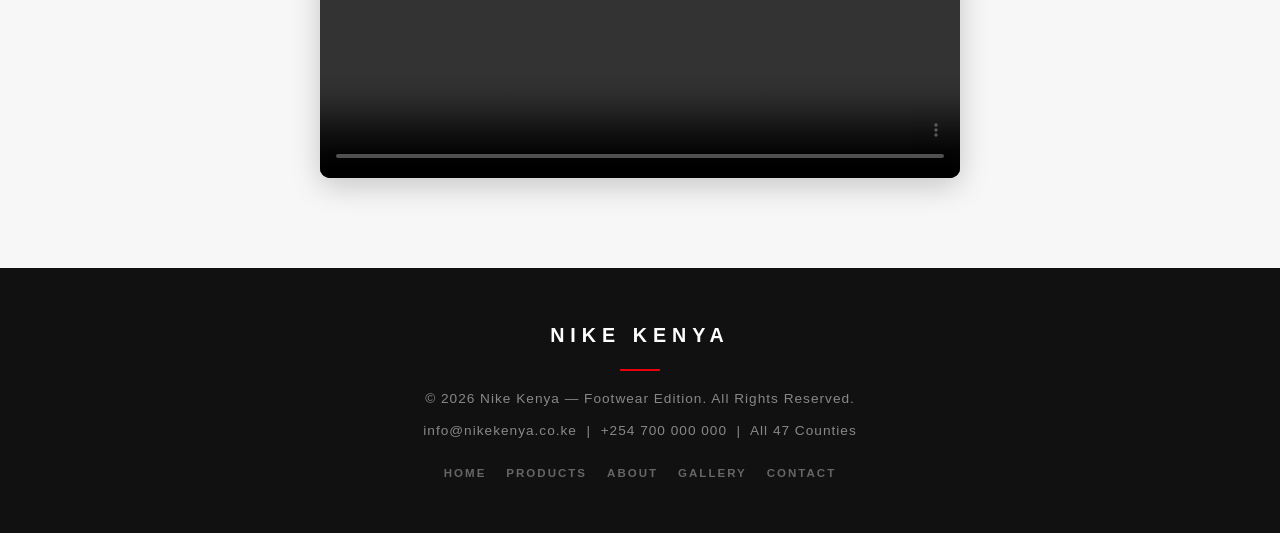
==== commit 7ecd7f3c: "Update index.html" ====
--- a/index.html
+++ b/index.html
@@ -5,16 +5,10 @@
     <meta name="viewport" content="width=device-width, initial-scale=1.0">
     <title>Nike Kenya | Elite Performance</title>
 
-    <!-- ============================================================
-         ✅ REQUIREMENT 6: EXTERNAL CSS
-         Linked using <link> tag — styles live in separate .css file
-         ============================================================ -->
+    <!-- ✅ REQUIREMENT 6: EXTERNAL CSS -->
     <link rel="stylesheet" href="nike_kenya_external.css">
 
-    <!-- ============================================================
-         ✅ REQUIREMENT 5: INTERNAL CSS
-         Written inside <style> tag, directly in this HTML <head>
-         ============================================================ -->
+    <!-- ✅ REQUIREMENT 5: INTERNAL CSS -->
     <style>
 
         /* Internal CSS: underline with offset for readability */
@@ -82,9 +76,134 @@
             text-align: center;
         }
 
+        /* Internal CSS: NAVBAR */
+        .navbar {
+            background-color: #111111;
+            display: flex;
+            align-items: center;
+            justify-content: space-between;
+            padding: 0 40px;
+            height: 64px;
+            position: sticky;
+            top: 0;
+            z-index: 999;
+            box-shadow: 0 2px 12px rgba(0,0,0,0.3);
+        }
+
+        .nav-brand {
+            color: #ffffff;
+            font-size: 1.2em;
+            font-weight: 900;
+            letter-spacing: 5px;
+            text-transform: uppercase;
+        }
+
+        .nav-links {
+            list-style: none;
+            display: flex;
+            gap: 8px;
+            margin: 0;
+            padding: 0;
+        }
+
+        .nav-links li a {
+            color: #aaaaaa;
+            text-decoration: none;
+            font-size: 0.82em;
+            font-weight: 700;
+            letter-spacing: 2px;
+            text-transform: uppercase;
+            padding: 8px 16px;
+            border-radius: 4px;
+            transition: color 0.2s, background 0.2s;
+        }
+
+        .nav-links li a:hover,
+        .nav-links li a.active {
+            color: #ffffff;
+            background-color: #e8000d;
+        }
+
+        /* Internal CSS: TWO COLUMN layouts */
+        .two-col {
+            display: grid;
+            grid-template-columns: 1fr 1fr;
+            gap: 30px;
+            margin: 30px 0;
+        }
+
+        .two-col-3 {
+            display: grid;
+            grid-template-columns: 1fr 1fr 1fr;
+            gap: 20px;
+            margin: 30px 0;
+        }
+
+        .col-card {
+            background: #fff;
+            border-radius: 10px;
+            padding: 28px;
+            box-shadow: 0 2px 12px rgba(0,0,0,0.07);
+        }
+
+        .col-card h3 {
+            border: none;
+            padding: 0;
+            margin-bottom: 10px;
+        }
+
+        /* Internal CSS: hero button */
+        .hero-btn {
+            display: inline-block;
+            margin-top: 28px;
+            background-color: #e8000d;
+            color: #ffffff;
+            text-decoration: none;
+            padding: 14px 40px;
+            border-radius: 4px;
+            font-weight: 800;
+            letter-spacing: 3px;
+            text-transform: uppercase;
+            font-size: 0.9em;
+        }
+
+        .hero-btn:hover { background-color: #b5000a; }
+
+        /* Internal CSS: footer links */
+        .footer-links {
+            margin-top: 20px;
+            display: flex;
+            justify-content: center;
+            gap: 20px;
+            flex-wrap: wrap;
+        }
+
+        .footer-links a {
+            color: #666;
+            text-decoration: none;
+            font-size: 0.82em;
+            font-weight: 700;
+            letter-spacing: 2px;
+            text-transform: uppercase;
+        }
+
+        .footer-links a:hover { color: #e8000d; }
+
     </style>
 </head>
 <body>
+
+    <!-- ✅ REQUIREMENT 6: MENU BAR — 5 items -->
+    <nav class="navbar">
+        <div class="nav-brand">NIKE KENYA</div>
+        <ul class="nav-links">
+            <li><a href="index.html" class="active">Home</a></li>
+            <li><a href="products.html">Products</a></li>
+            <li><a href="about.html">About</a></li>
+            <li><a href="gallery.html">Gallery</a></li>
+            <li><a href="contact.html">Contact</a></li>
+        </ul>
+    </nav>
 
     <!-- ================================================
          CONTAINER 1 — HERO BANNER
@@ -96,6 +215,7 @@
         <!-- ✅ REQUIREMENT 4: INLINE CSS — font-size, letter-spacing, color on h1 -->
         <h1 style="font-size: 4.2em; letter-spacing: 10px; color: #ffffff; font-weight: 900;">NIKE KENYA</h1>
         <p style="color: #888888; font-size: 1.05em; letter-spacing: 3px; margin-top: 10px;">Elite Performance Footwear — Built for Kenyan Athletes</p>
+        <a href="products.html" class="hero-btn">Shop Now</a>
     </div>
 
     <div class="page-wrap">
@@ -119,6 +239,40 @@
             <!-- ✅ TWO UNDERLINED SENTENCES (30 words each) — Internal CSS styles <u> -->
             <p><u>Nike Kenya delivers world-class athletic footwear to runners and sports enthusiasts across all forty-seven counties, ensuring every athlete gets access to premium, high-performance gear at affordable prices.</u></p>
             <p><u>Whether you are training for your first marathon or competing at national level, Nike Kenya has the right shoe to help you run faster and farther than before.</u></p>
+        </div>
+
+        <!-- ✅ REQUIREMENT 1: TWO COLUMN LAYOUT -->
+        <span class="section-label">Featured Collections</span>
+        <div class="two-col">
+            <div class="col-card">
+                <h3>🏃 Running Collection</h3>
+                <p>Engineered for speed. The Alphafly 3 and Vaporfly Next% are trusted by Kenya's fastest marathon runners on the world stage.</p>
+                <a href="products.html" style="color:#e8000d; font-weight:700; text-decoration:none; font-size:0.85em; letter-spacing:1px; text-transform:uppercase;">View Running →</a>
+            </div>
+            <div class="col-card">
+                <h3>👟 Lifestyle Collection</h3>
+                <p>From Air Force 1 to Dunk Low — iconic silhouettes that blend street culture with comfort for everyday Kenyan wear.</p>
+                <a href="products.html" style="color:#e8000d; font-weight:700; text-decoration:none; font-size:0.85em; letter-spacing:1px; text-transform:uppercase;">View Lifestyle →</a>
+            </div>
+        </div>
+
+        <!-- ✅ REQUIREMENT 1: THREE COLUMN LAYOUT -->
+        <div class="two-col-3">
+            <div class="col-card" style="text-align:center;">
+                <div style="font-size:2.5em; margin-bottom:10px;">🚚</div>
+                <h3>Fast Delivery</h3>
+                <p>Nationwide shipping to all 47 counties within 48 hours.</p>
+            </div>
+            <div class="col-card" style="text-align:center;">
+                <div style="font-size:2.5em; margin-bottom:10px;">✅</div>
+                <h3>100% Authentic</h3>
+                <p>Every product is guaranteed genuine, direct from Nike.</p>
+            </div>
+            <div class="col-card" style="text-align:center;">
+                <div style="font-size:2.5em; margin-bottom:10px;">💳</div>
+                <h3>M-Pesa Ready</h3>
+                <p>Pay easily via M-Pesa, card, or bank transfer.</p>
+            </div>
         </div>
 
         <!-- GALLERY — Inline CSS applied directly on each image -->
@@ -352,6 +506,13 @@
         <hr class="footer-divider">
         <p>&copy; 2026 Nike Kenya — Footwear Edition. All Rights Reserved.</p>
         <p>info@nikekenya.co.ke &nbsp;|&nbsp; +254 700 000 000 &nbsp;|&nbsp; All 47 Counties</p>
+        <div class="footer-links">
+            <a href="index.html">Home</a>
+            <a href="products.html">Products</a>
+            <a href="about.html">About</a>
+            <a href="gallery.html">Gallery</a>
+            <a href="contact.html">Contact</a>
+        </div>
     </footer>
 
 </body>
--- a/nike_kenya_external.css
+++ b/nike_kenya_external.css
@@ -0,0 +1,335 @@
+/* =============================================
+   EXTERNAL CSS — nike_kenya_external.css
+   Nike-inspired design with purposeful color
+   ============================================= */
+
+* {
+    box-sizing: border-box;
+    margin: 0;
+    padding: 0;
+}
+
+body {
+    font-family: 'Helvetica Neue', Arial, sans-serif;
+    background-color: #f7f7f7;
+    color: #1a1a1a;
+    line-height: 1.75;
+}
+
+/* ── HERO ── */
+.container-hero {
+    background-color: #111111;
+    color: #ffffff;
+    padding: 90px 40px;
+    text-align: center;
+}
+
+.container-hero h1 {
+    font-size: 4em;
+    font-weight: 900;
+    letter-spacing: 8px;
+    text-transform: uppercase;
+    color: #ffffff;
+    border: none;
+    margin-bottom: 14px;
+}
+
+.container-hero p {
+    font-size: 1.05em;
+    color: #888888;
+    letter-spacing: 2px;
+}
+
+/* ── PAGE WRAP ── */
+.page-wrap {
+    max-width: 1080px;
+    margin: 0 auto;
+    padding: 50px 30px;
+}
+
+/* ── HEADINGS ── */
+h2 {
+    font-size: 2em;
+    font-weight: 800;
+    text-align: center;
+    color: #111;
+    margin: 50px 0 6px;
+    text-transform: uppercase;
+    letter-spacing: 3px;
+}
+
+h3 {
+    font-size: 1.1em;
+    font-weight: 700;
+    color: #111;
+    margin: 28px 0 10px;
+    text-transform: uppercase;
+    letter-spacing: 1.5px;
+    border-left: 4px solid #e8000d;
+    padding-left: 12px;
+}
+
+h4 {
+    font-size: 0.95em;
+    font-weight: 400;
+    color: #999;
+    text-align: center;
+    margin-bottom: 40px;
+    letter-spacing: 1px;
+    font-style: italic;
+}
+
+p {
+    margin-bottom: 14px;
+    color: #333;
+    font-size: 0.97em;
+}
+
+hr {
+    border: none;
+    border-top: 1px solid #e0e0e0;
+    margin: 50px 0;
+}
+
+/* ── GALLERY ── */
+.gallery {
+    display: flex;
+    gap: 14px;
+    margin: 30px 0;
+}
+
+.gallery img {
+    flex: 1;
+    height: 320px;
+    object-fit: cover;
+    border-radius: 8px;
+    display: block;
+    transition: transform 0.25s ease;
+}
+
+.gallery img:hover {
+    transform: scale(1.02);
+}
+
+/* ── CONTAINER 2: INTRO — White card ── */
+.container-info {
+    background-color: #ffffff;
+    border-radius: 10px;
+    padding: 36px;
+    margin: 24px 0;
+    box-shadow: 0 2px 12px rgba(0,0,0,0.06);
+}
+
+/* ── CONTAINER 3: TECH SPECS — Deep navy, feels premium ── */
+.container-highlight {
+    background-color: #0a0a2e;
+    color: #ffffff;
+    border-radius: 10px;
+    padding: 36px;
+    margin: 24px 0;
+}
+
+.container-highlight p {
+    color: #c0c0d0;
+}
+
+.container-highlight h3 {
+    color: #ffffff;
+    border-left: 4px solid #e8000d;
+}
+
+/* ── CONTAINER 4: PROMISE — Nike Red ── */
+.container-dark {
+    background-color: #e8000d;
+    color: #ffffff;
+    border-radius: 10px;
+    padding: 36px;
+    margin: 24px 0;
+    text-align: center;
+}
+
+.container-dark h3 {
+    color: #ffffff;
+    border-left: 4px solid #ffffff;
+    text-align: left;
+    display: inline-block;
+    margin-bottom: 16px;
+}
+
+.container-dark p {
+    color: #ffe8e8;
+    font-size: 1em;
+}
+
+/* ── CONTAINER 5: LISTS — Clean white card ── */
+.container-light {
+    background-color: #ffffff;
+    border-radius: 10px;
+    padding: 36px;
+    margin: 24px 0;
+    box-shadow: 0 2px 12px rgba(0,0,0,0.06);
+}
+
+/* ── BLOCKQUOTE ── */
+blockquote {
+    border-left: 5px solid #e8000d;
+    background-color: #fff5f5;
+    padding: 22px 28px;
+    margin: 24px 0;
+    font-style: italic;
+    color: #444;
+    border-radius: 0 8px 8px 0;
+    font-size: 1em;
+    line-height: 2;
+}
+
+/* ── PRE ── */
+pre {
+    background-color: #111111;
+    color: #d4d4d4;
+    padding: 24px;
+    border-radius: 8px;
+    font-size: 0.92em;
+    line-height: 1.8;
+    margin: 24px 0;
+    overflow-x: auto;
+    border-left: 4px solid #e8000d;
+}
+
+/* ── MARK ── */
+mark {
+    background-color: #fff3b0;
+    color: #111;
+    padding: 2px 7px;
+    border-radius: 4px;
+    font-weight: 600;
+    font-size: 0.95em;
+}
+
+/* ── LISTS ── */
+ul, ol {
+    margin: 10px 0 16px 28px;
+}
+
+li {
+    margin-bottom: 8px;
+    color: #333;
+    font-size: 0.97em;
+}
+
+ul ul {
+    margin-left: 20px;
+    list-style-type: circle;
+    margin-top: 6px;
+}
+
+ul ul li {
+    color: #666;
+    font-size: 0.93em;
+}
+
+/* ── TABLES ── */
+table {
+    width: 100%;
+    border-collapse: collapse;
+    margin: 16px 0 30px;
+    font-size: 13.5px;
+    background: #fff;
+    border-radius: 8px;
+    overflow: hidden;
+    box-shadow: 0 2px 10px rgba(0,0,0,0.05);
+}
+
+caption {
+    font-size: 13px;
+    font-weight: 700;
+    padding: 14px 16px;
+    background-color: #111111;
+    color: #ffffff;
+    text-align: left;
+    letter-spacing: 1.5px;
+    text-transform: uppercase;
+}
+
+th {
+    background-color: #f0f0f0;
+    color: #111;
+    text-transform: uppercase;
+    font-size: 11px;
+    letter-spacing: 1px;
+    padding: 13px 15px;
+    border-bottom: 2px solid #ddd;
+}
+
+td {
+    padding: 12px 15px;
+    border-bottom: 1px solid #f0f0f0;
+    color: #333;
+}
+
+tr:last-child td {
+    border-bottom: none;
+}
+
+tr:hover td {
+    background-color: #fafafa;
+}
+
+td[rowspan] {
+    background-color: #111111;
+    color: #ffffff;
+    font-weight: 700;
+    text-align: center;
+    vertical-align: middle;
+    text-transform: uppercase;
+    font-size: 11px;
+    letter-spacing: 1.5px;
+}
+
+/* ── VIDEO ── */
+.video-wrapper {
+    margin: 40px 0;
+    text-align: center;
+}
+
+video {
+    width: 70%;
+    max-width: 640px;
+    height: 360px;
+    border-radius: 10px;
+    display: block;
+    margin: 0 auto;
+    background: #000;
+    box-shadow: 0 8px 30px rgba(0,0,0,0.2);
+}
+
+/* ── FOOTER ── */
+footer {
+    background-color: #111111;
+    color: #888;
+    text-align: center;
+    padding: 50px 20px;
+    margin-top: 0;
+    font-size: 0.88em;
+    letter-spacing: 1px;
+}
+
+footer p {
+    color: #888;
+    margin-bottom: 8px;
+}
+
+footer .footer-brand {
+    color: #ffffff;
+    font-size: 1.4em;
+    font-weight: 900;
+    letter-spacing: 6px;
+    margin-bottom: 16px;
+}
+
+footer .footer-divider {
+    width: 40px;
+    border: none;
+    border-top: 2px solid #e8000d;
+    margin: 16px auto;
+}
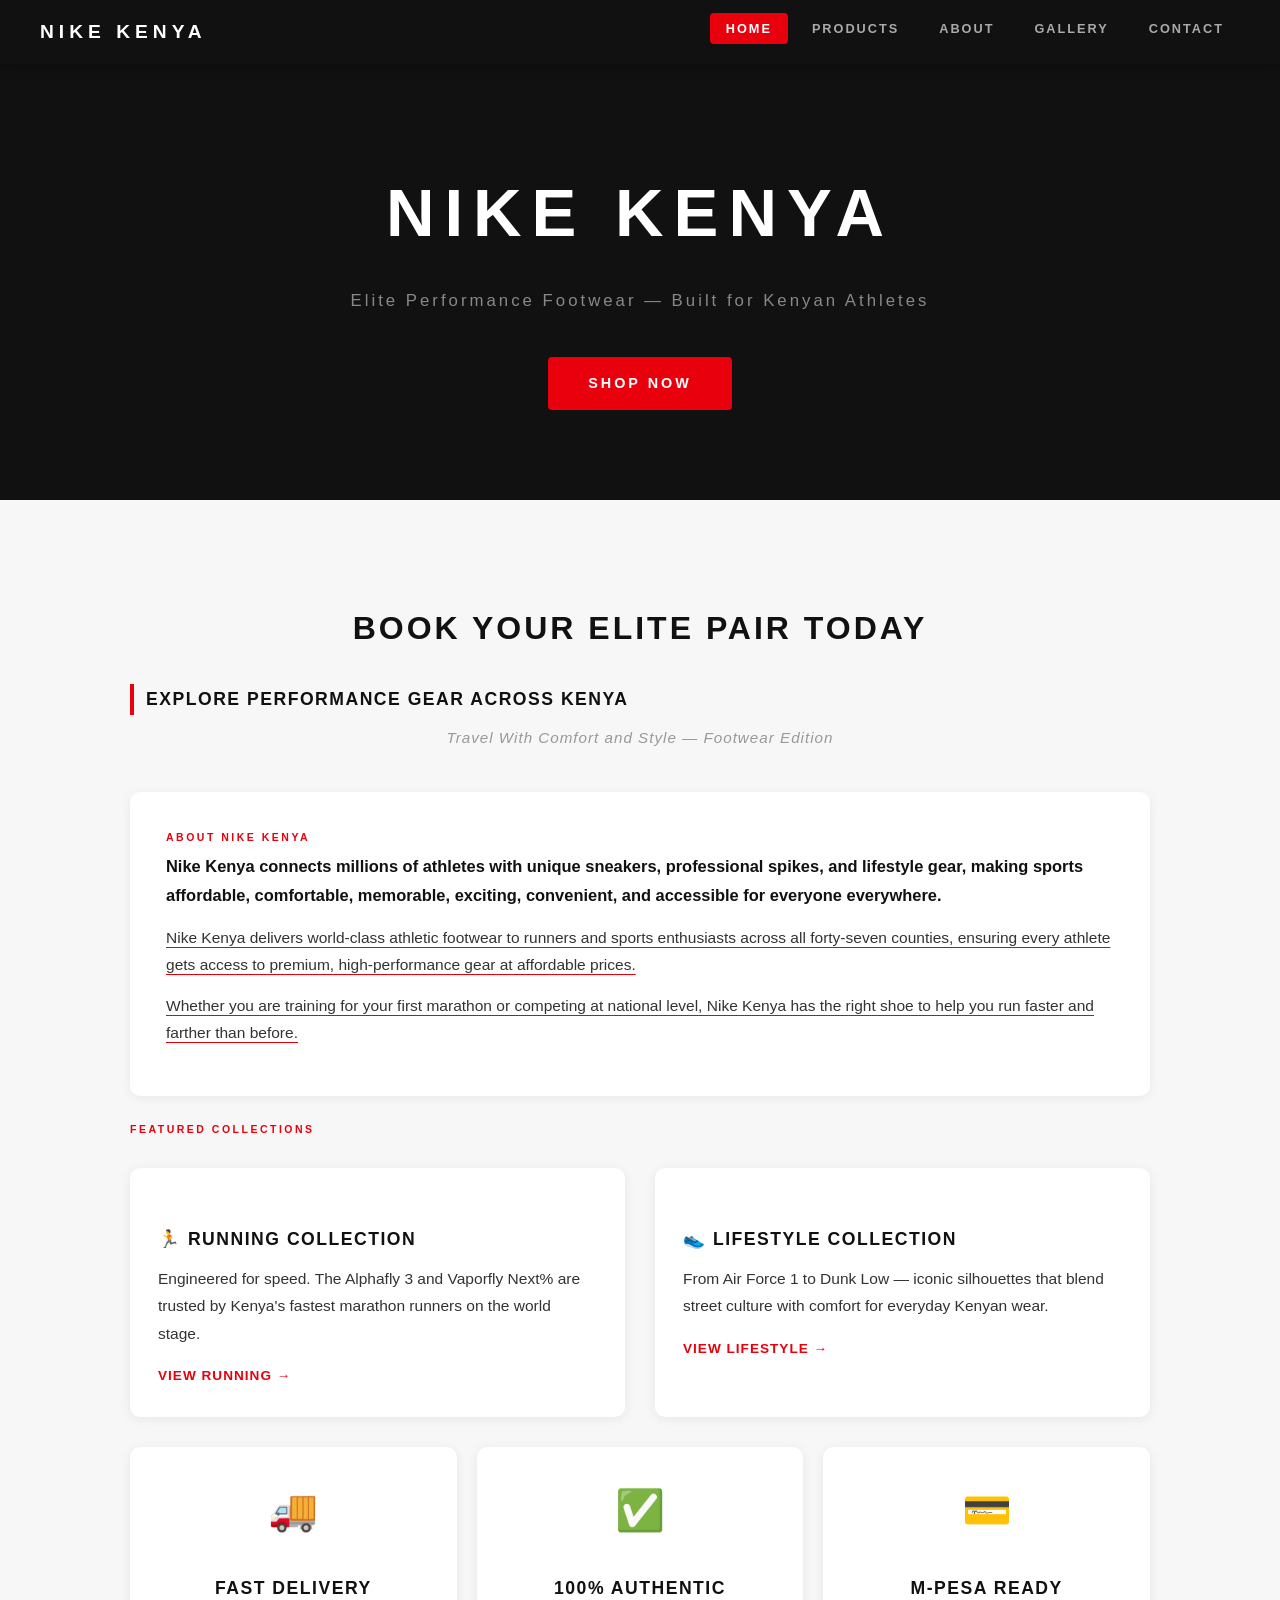
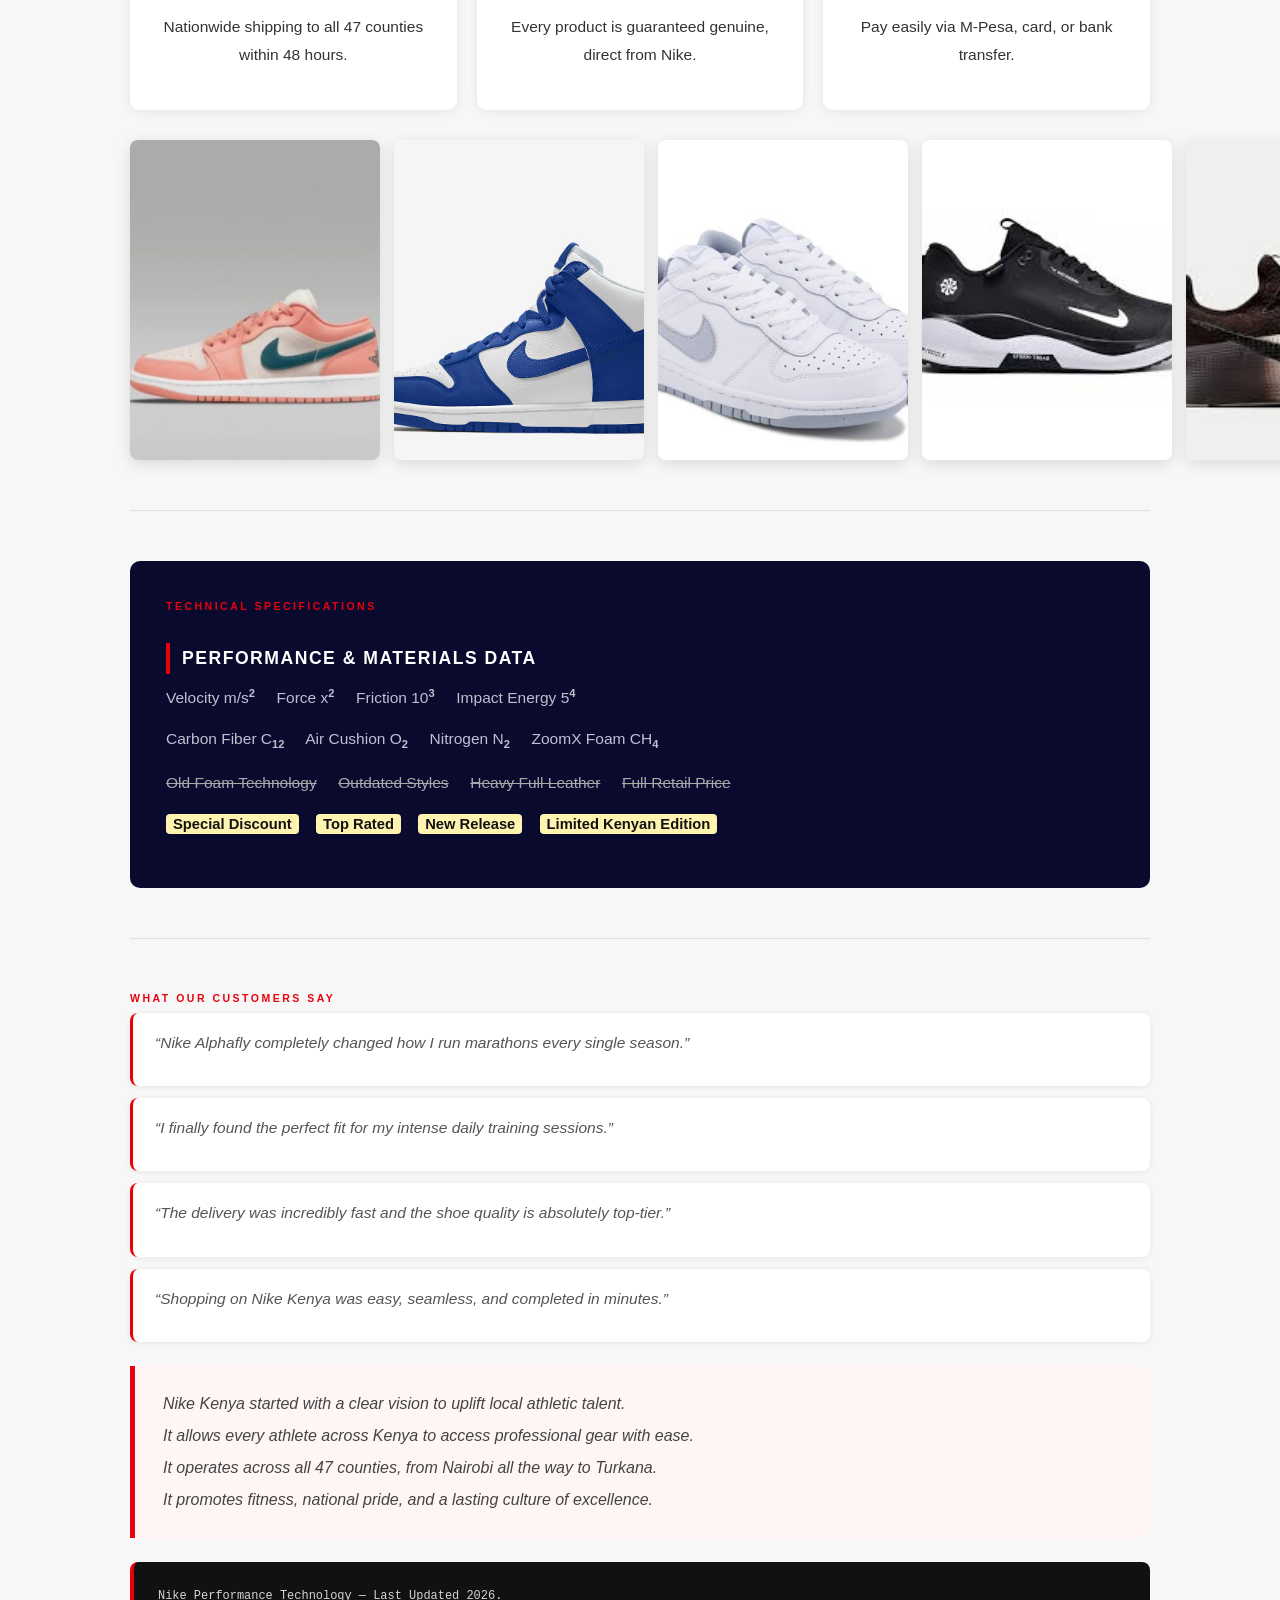
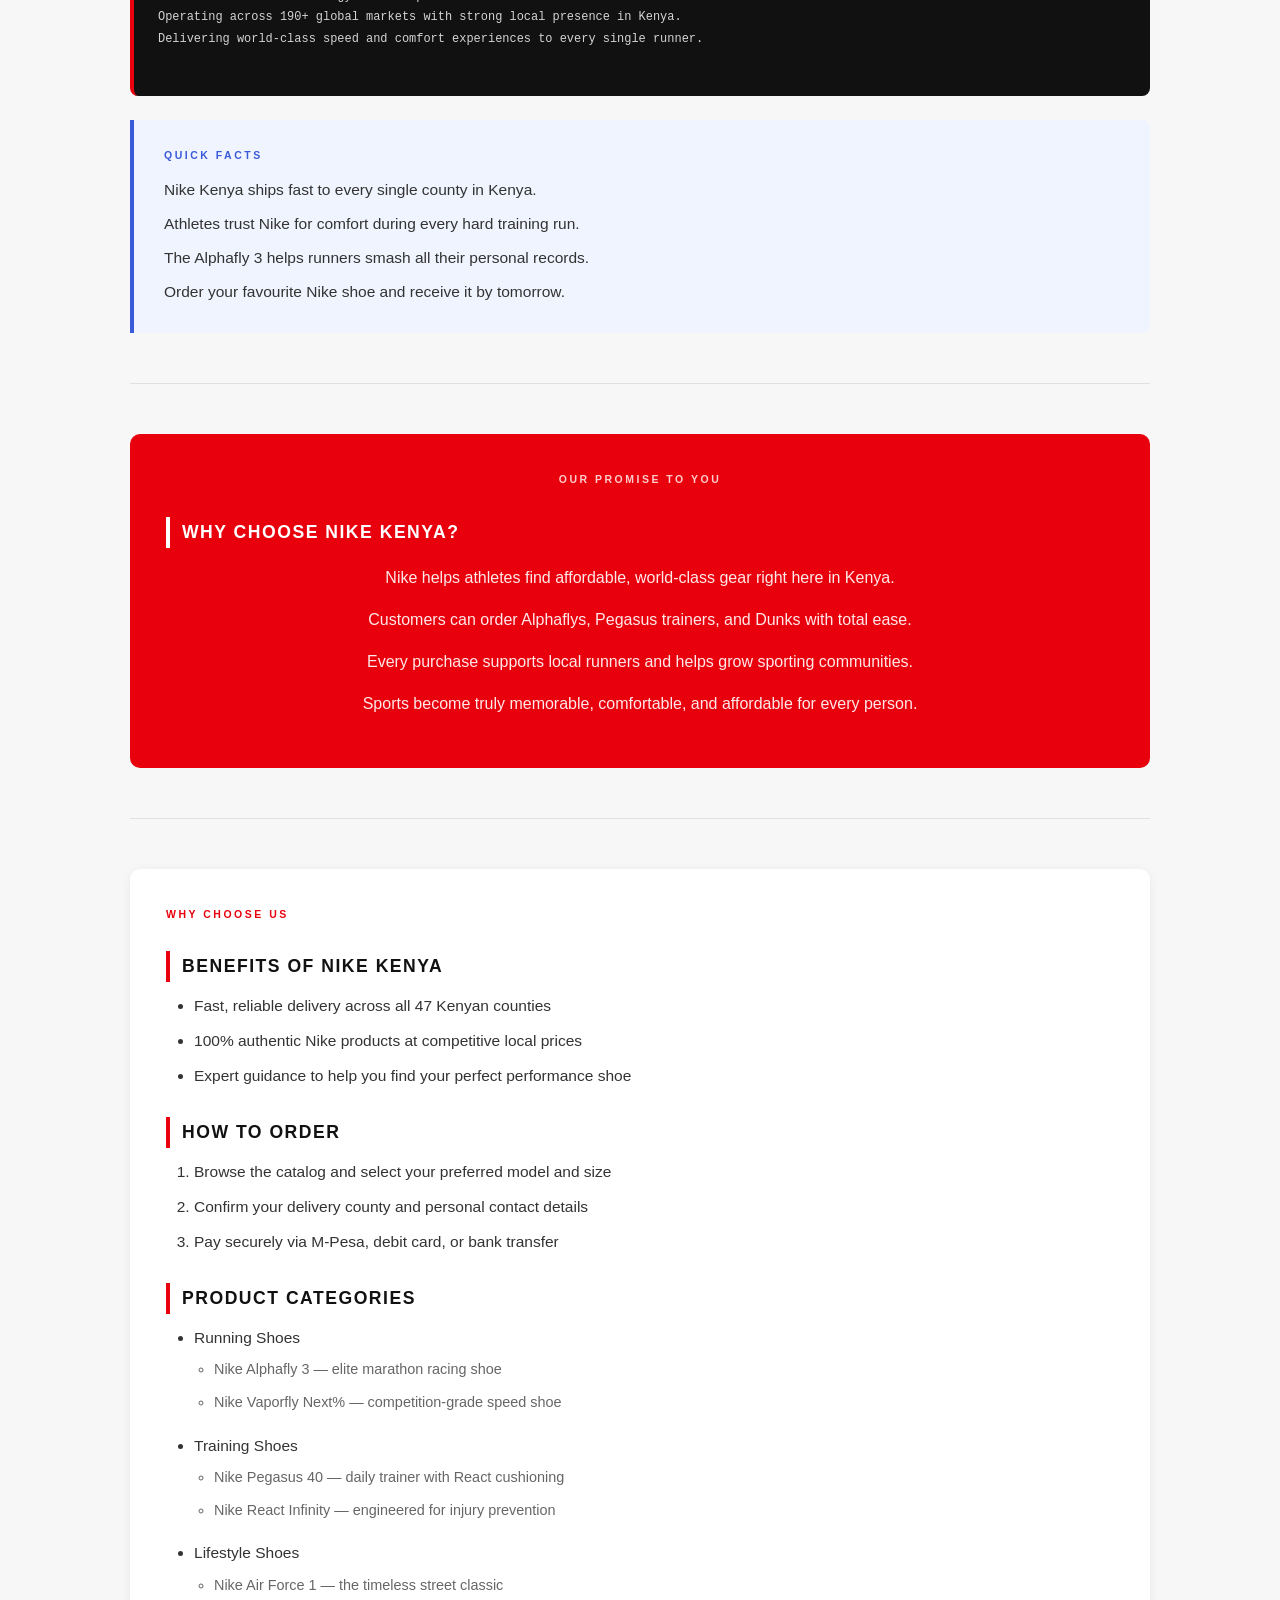
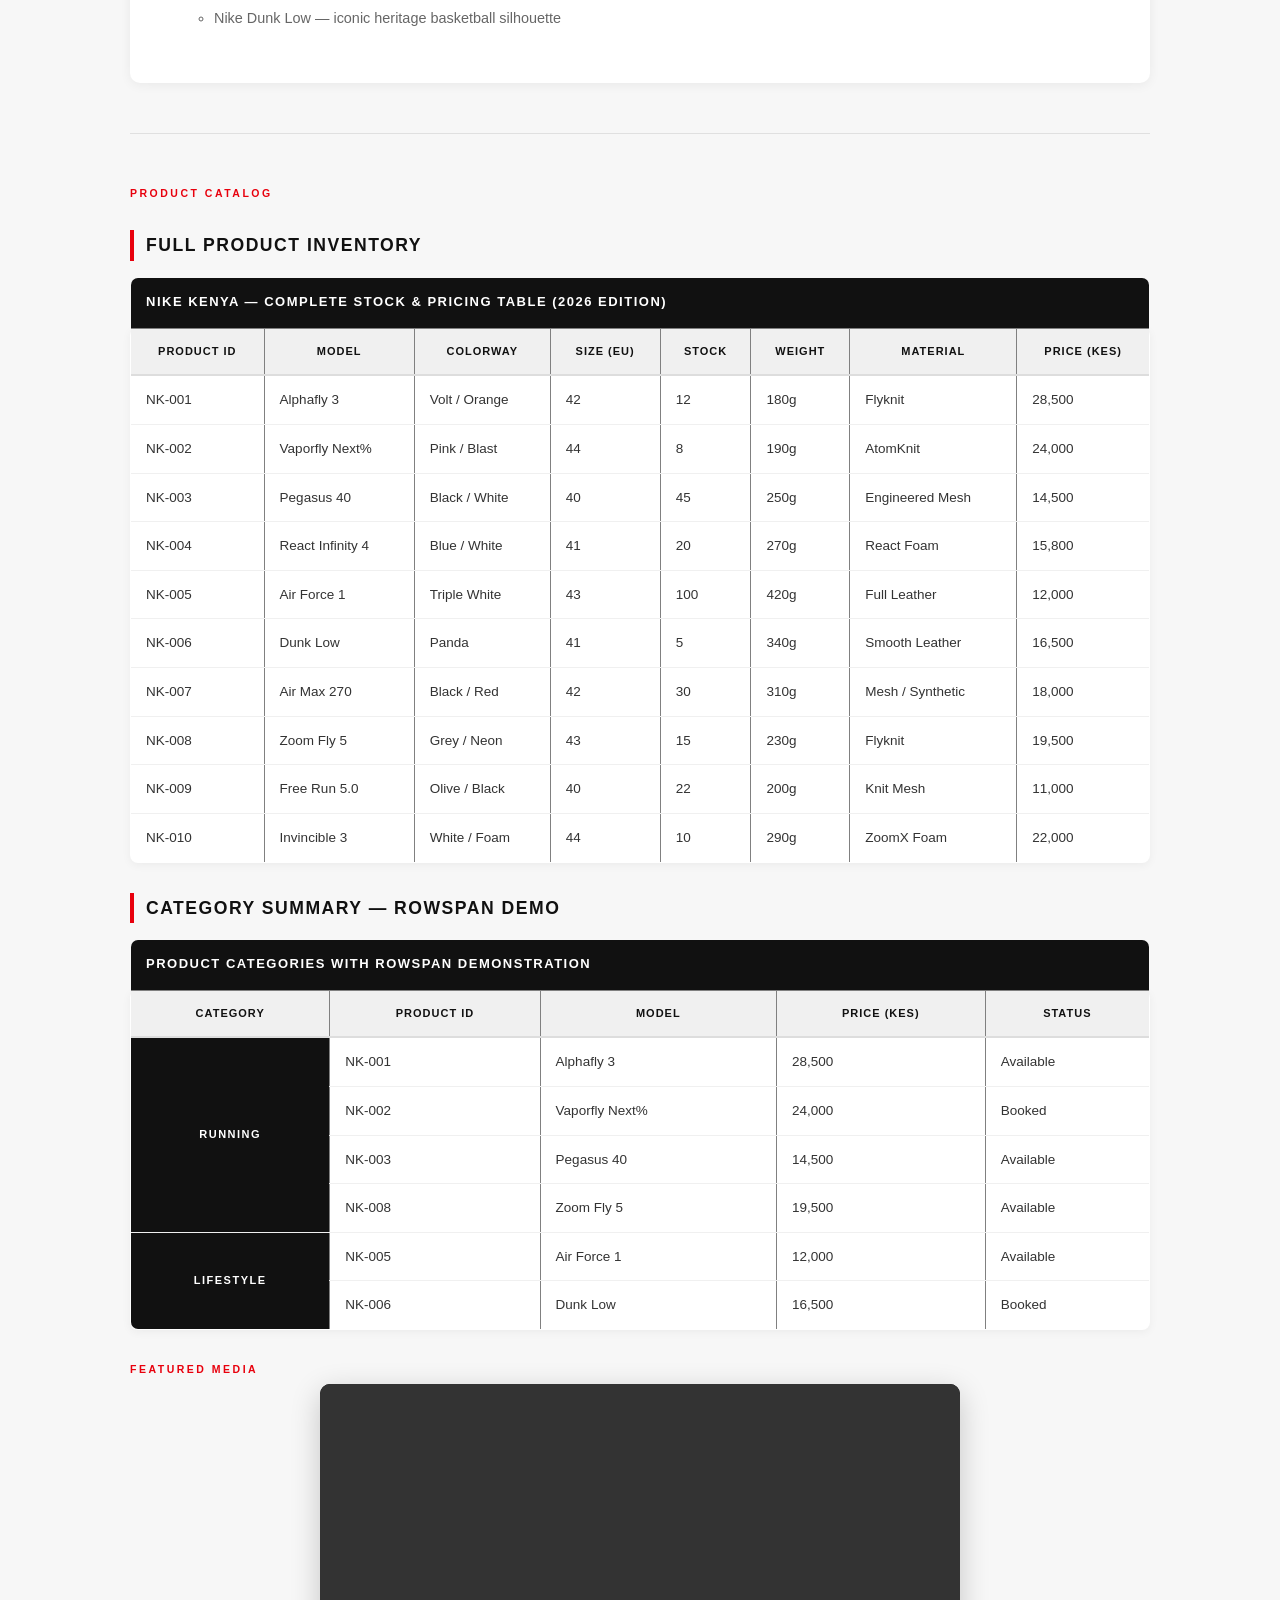
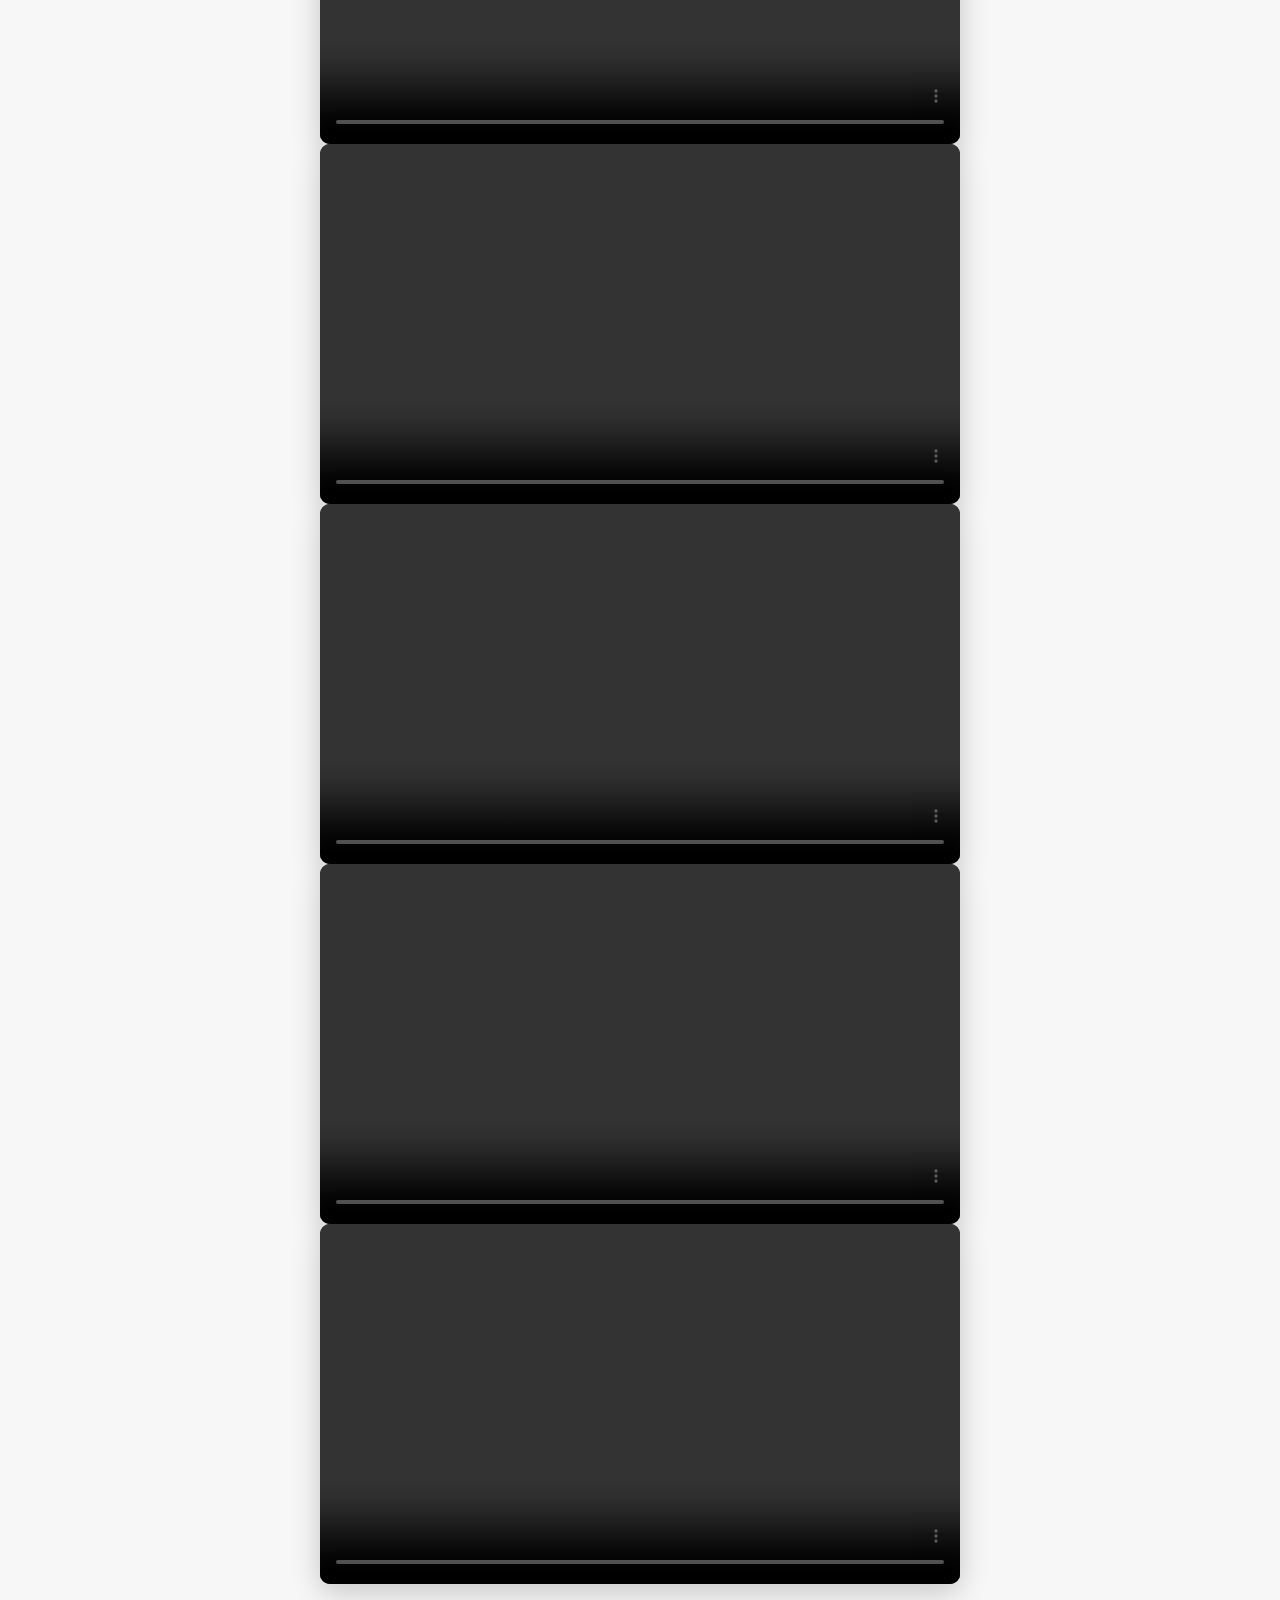
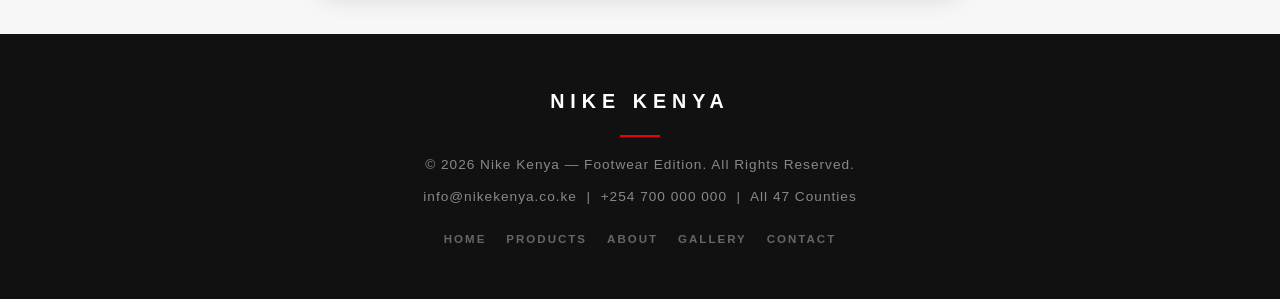
==== commit c831c086: "Clean up index.html and modify video layout Removed unnecessary comments and updated video section l" ====
--- a/index.html
+++ b/index.html
@@ -5,10 +5,8 @@
     <meta name="viewport" content="width=device-width, initial-scale=1.0">
     <title>Nike Kenya | Elite Performance</title>
 
-    <!-- ✅ REQUIREMENT 6: EXTERNAL CSS -->
     <link rel="stylesheet" href="nike_kenya_external.css">
 
-    <!-- ✅ REQUIREMENT 5: INTERNAL CSS -->
     <style>
 
         /* Internal CSS: underline with offset for readability */
@@ -69,11 +67,6 @@
             margin-bottom: 12px;
             box-shadow: 0 1px 6px rgba(0,0,0,0.07);
             border-left: 3px solid #e8000d;
-        }
-
-        /* Internal CSS: video wrapper */
-        .video-wrapper {
-            text-align: center;
         }
 
         /* Internal CSS: NAVBAR */
@@ -193,7 +186,6 @@
 </head>
 <body>
 
-    <!-- ✅ REQUIREMENT 6: MENU BAR — 5 items -->
     <nav class="navbar">
         <div class="nav-brand">NIKE KENYA</div>
         <ul class="nav-links">
@@ -205,14 +197,7 @@
         </ul>
     </nav>
 
-    <!-- ================================================
-         CONTAINER 1 — HERO BANNER
-         ✅ Centers content (text-align: center in External CSS)
-         ✅ Background colour: deep black #111111
-         ✅ Inline CSS on h1 and p tags
-         ================================================ -->
     <div class="container-hero">
-        <!-- ✅ REQUIREMENT 4: INLINE CSS — font-size, letter-spacing, color on h1 -->
         <h1 style="font-size: 4.2em; letter-spacing: 10px; color: #ffffff; font-weight: 900;">NIKE KENYA</h1>
         <p style="color: #888888; font-size: 1.05em; letter-spacing: 3px; margin-top: 10px;">Elite Performance Footwear — Built for Kenyan Athletes</p>
         <a href="products.html" class="hero-btn">Shop Now</a>
@@ -220,28 +205,19 @@
 
     <div class="page-wrap">
 
-        <!-- ✅ HEADINGS: h1 above, h2 h3 h4 below (4 total) -->
         <h2>Book Your Elite Pair Today</h2>
         <h3>Explore Performance Gear Across Kenya</h3>
         <h4>Travel With Comfort and Style — Footwear Edition</h4>
 
-        <!-- ================================================
-             CONTAINER 2 — INTRO BOX
-             ✅ Background colour: clean white with shadow
-             ✅ Centers content via text-align
-             ================================================ -->
         <div class="container-info">
             <span class="section-label">About Nike Kenya</span>
 
-            <!-- ✅ BOLD SENTENCE (30 words) — Inline CSS font-size -->
             <p><strong style="font-size: 1.06em; color: #111111;">Nike Kenya connects millions of athletes with unique sneakers, professional spikes, and lifestyle gear, making sports affordable, comfortable, memorable, exciting, convenient, and accessible for everyone everywhere.</strong></p>
 
-            <!-- ✅ TWO UNDERLINED SENTENCES (30 words each) — Internal CSS styles <u> -->
             <p><u>Nike Kenya delivers world-class athletic footwear to runners and sports enthusiasts across all forty-seven counties, ensuring every athlete gets access to premium, high-performance gear at affordable prices.</u></p>
             <p><u>Whether you are training for your first marathon or competing at national level, Nike Kenya has the right shoe to help you run faster and farther than before.</u></p>
         </div>
 
-        <!-- ✅ REQUIREMENT 1: TWO COLUMN LAYOUT -->
         <span class="section-label">Featured Collections</span>
         <div class="two-col">
             <div class="col-card">
@@ -256,7 +232,6 @@
             </div>
         </div>
 
-        <!-- ✅ REQUIREMENT 1: THREE COLUMN LAYOUT -->
         <div class="two-col-3">
             <div class="col-card" style="text-align:center;">
                 <div style="font-size:2.5em; margin-bottom:10px;">🚚</div>
@@ -275,29 +250,20 @@
             </div>
         </div>
 
-        <!-- GALLERY — Inline CSS applied directly on each image -->
-        <!-- ✅ REQUIREMENT 4: INLINE CSS — width, height, border-radius, object-fit on images -->
         <div class="gallery">
-            <img src="IMG_3896.jpeg" alt="Nike Alphafly"
-                 style="flex:1; height:320px; object-fit:cover; border-radius:8px; box-shadow: 0 4px 16px rgba(0,0,0,0.12);">
-            <img src="IMG_3897.jpeg" alt="Nike Air Max"
-                 style="flex:1; height:320px; object-fit:cover; border-radius:8px; box-shadow: 0 4px 16px rgba(0,0,0,0.12);">
-            <img src="IMG_3898.jpeg" alt="Nike Classic"
-                 style="flex:1; height:320px; object-fit:cover; border-radius:8px; box-shadow: 0 4px 16px rgba(0,0,0,0.12);">
+            <img src="IMG_3896.jpeg" alt="Nike Alphafly" style="flex: 1 1 30%; min-width: 250px; height: 320px; object-fit: cover; border-radius: 8px; box-shadow: 0 4px 16px rgba(0,0,0,0.12);">
+            <img src="IMG_3897.jpeg" alt="Nike Air Max" style="flex: 1 1 30%; min-width: 250px; height: 320px; object-fit: cover; border-radius: 8px; box-shadow: 0 4px 16px rgba(0,0,0,0.12);">
+            <img src="IMG_3898.jpeg" alt="Nike Classic" style="flex: 1 1 30%; min-width: 250px; height: 320px; object-fit: cover; border-radius: 8px; box-shadow: 0 4px 16px rgba(0,0,0,0.12);">
+            <img src="nike1.jpg" alt="Nike Collection 1" style="flex: 1 1 45%; min-width: 250px; height: 320px; object-fit: cover; border-radius: 8px; box-shadow: 0 4px 16px rgba(0,0,0,0.12);">
+            <img src="nike2.jpg" alt="Nike Collection 2" style="flex: 1 1 45%; min-width: 250px; height: 320px; object-fit: cover; border-radius: 8px; box-shadow: 0 4px 16px rgba(0,0,0,0.12);">
         </div>
 
         <hr>
 
-        <!-- ================================================
-             CONTAINER 3 — TECH SPECS
-             ✅ Background colour: deep navy #0a0a2e (feels premium/scientific)
-             ✅ Centers content via text-align on inner elements
-             ================================================ -->
         <div class="container-highlight">
             <span class="section-label" style="color:#e8000d;">Technical Specifications</span>
             <h3 style="color:#ffffff; border-left:4px solid #e8000d;">Performance &amp; Materials Data</h3>
 
-            <!-- ✅ SUPERSCRIPT (4 items) -->
             <p>
                 Velocity m/s<sup>2</sup> &nbsp;&nbsp;&nbsp;
                 Force x<sup>2</sup> &nbsp;&nbsp;&nbsp;
@@ -305,7 +271,6 @@
                 Impact Energy 5<sup>4</sup>
             </p>
 
-            <!-- ✅ SUBSCRIPT (4 items) -->
             <p>
                 Carbon Fiber C<sub>12</sub> &nbsp;&nbsp;&nbsp;
                 Air Cushion O<sub>2</sub> &nbsp;&nbsp;&nbsp;
@@ -313,7 +278,6 @@
                 ZoomX Foam CH<sub>4</sub>
             </p>
 
-            <!-- ✅ DEL TAG (4 items) — Internal CSS styles <del> -->
             <p>
                 <del>Old Foam Technology</del> &nbsp;&nbsp;&nbsp;
                 <del>Outdated Styles</del> &nbsp;&nbsp;&nbsp;
@@ -321,7 +285,6 @@
                 <del>Full Retail Price</del>
             </p>
 
-            <!-- ✅ MARK TAG (4 items) — External CSS styles <mark> -->
             <p>
                 <mark>Special Discount</mark> &nbsp;&nbsp;
                 <mark>Top Rated</mark> &nbsp;&nbsp;
@@ -332,14 +295,12 @@
 
         <hr>
 
-        <!-- ✅ SPEECH MARKS / Q TAG (4 sentences) — Internal CSS styles <q> -->
         <span class="section-label">What Our Customers Say</span>
         <div class="quote-card"><p><q>Nike Alphafly completely changed how I run marathons every single season.</q></p></div>
         <div class="quote-card"><p><q>I finally found the perfect fit for my intense daily training sessions.</q></p></div>
         <div class="quote-card"><p><q>The delivery was incredibly fast and the shoe quality is absolutely top-tier.</q></p></div>
         <div class="quote-card"><p><q>Shopping on Nike Kenya was easy, seamless, and completed in minutes.</q></p></div>
 
-        <!-- ✅ BLOCK QUOTE (4 lines) — External CSS styles <blockquote> -->
         <blockquote>
             Nike Kenya started with a clear vision to uplift local athletic talent.<br>
             It allows every athlete across Kenya to access professional gear with ease.<br>
@@ -347,14 +308,12 @@
             It promotes fitness, national pride, and a lasting culture of excellence.
         </blockquote>
 
-        <!-- ✅ PRE TAG (3 sentences) — External CSS styles <pre> -->
         <pre>
 Nike Performance Technology — Last Updated 2026.
 Operating across 190+ global markets with strong local presence in Kenya.
 Delivering world-class speed and comfort experiences to every single runner.
         </pre>
 
-        <!-- ✅ LINE BREAKS (4 sentences, ~10 words each) — Internal CSS styles .linebreak-section -->
         <div class="linebreak-section">
             <span class="section-label" style="color:#3a5bd9;">Quick Facts</span>
             Nike Kenya ships fast to every single county in Kenya.<br>
@@ -363,14 +322,8 @@
             Order your favourite Nike shoe and receive it by tomorrow.
         </div>
 
-        <!-- ✅ HR TAG (used 3 times with context) — External CSS styles <hr> -->
         <hr>
 
-        <!-- ================================================
-             CONTAINER 4 — PROMISE SECTION
-             ✅ Background colour: Nike Red #e8000d (brand colour, purposeful)
-             ✅ Centers content via text-align: center
-             ================================================ -->
         <div class="container-dark">
             <span class="section-label" style="color:#ffcccc;">Our Promise to You</span>
             <h3 style="color:#ffffff; border-left:4px solid #ffffff; display:block; text-align:left;">Why Choose Nike Kenya?</h3>
@@ -382,15 +335,9 @@
 
         <hr>
 
-        <!-- ================================================
-             CONTAINER 5 — LISTS SECTION
-             ✅ Background colour: white card with shadow
-             ================================================ -->
         <div class="container-light">
-
             <span class="section-label">Why Choose Us</span>
             <h3>Benefits of Nike Kenya</h3>
-            <!-- ✅ UNORDERED LIST (3 items) -->
             <ul>
                 <li>Fast, reliable delivery across all 47 Kenyan counties</li>
                 <li>100% authentic Nike products at competitive local prices</li>
@@ -398,7 +345,6 @@
             </ul>
 
             <h3>How to Order</h3>
-            <!-- ✅ ORDERED LIST (3 items) -->
             <ol>
                 <li>Browse the catalog and select your preferred model and size</li>
                 <li>Confirm your delivery county and personal contact details</li>
@@ -406,7 +352,6 @@
             </ol>
 
             <h3>Product Categories</h3>
-            <!-- ✅ NESTED LIST (6 sub-items across 3 parents) -->
             <ul>
                 <li>Running Shoes
                     <ul>
@@ -427,12 +372,10 @@
                     </ul>
                 </li>
             </ul>
-
         </div>
 
         <hr>
 
-        <!-- ✅ TABLE: 10 rows, 8 columns, caption, border -->
         <span class="section-label">Product Catalog</span>
         <h3>Full Product Inventory</h3>
         <table border="1">
@@ -463,7 +406,6 @@
             </tbody>
         </table>
 
-        <!-- ✅ ROWSPAN TABLE with caption and border -->
         <h3>Category Summary — Rowspan Demo</h3>
         <table border="1">
             <caption>Product Categories with Rowspan Demonstration</caption>
@@ -492,16 +434,16 @@
             </tbody>
         </table>
 
-        <!-- VIDEO -->
-        <span class="section-label">Featured Video</span>
-        <div class="video-wrapper">
+        <span class="section-label">Featured Media</span>
+        <div class="video-grid">
             <video src="YTDown.com_YouTube_Nike-Air-Max-270-Animation_Media_O-JXUhhIRHU_001_1080p.mp4" controls></video>
-        </div>
-
-    </div><!-- end page-wrap -->
-
-    <!-- ✅ FOOTER — External CSS styles footer -->
-    <footer>
+            <video src="THE MILLISECOND _ Nike Women's Running Spec Commercial _ Sony FX3 & FreeFly Ember S5K.mp4" controls></video>
+            <video src="Nike JA 3 Spec _ Created 100% With AI.mp4" controls></video>
+            <video src="Nike Shoes Jordan ads ( Motion Graphics Work ).mp4" controls></video>
+            <video src="YTDown.com_YouTube_Nike-Air-Force-One-Spec-Spot-by-Blackfox_Media_IqgBn7sT6vI_001_1080p.mp4" controls></video>
+        </div>
+
+    </div><footer>
         <p class="footer-brand">NIKE KENYA</p>
         <hr class="footer-divider">
         <p>&copy; 2026 Nike Kenya — Footwear Edition. All Rights Reserved.</p>
--- a/nike_kenya_external.css
+++ b/nike_kenya_external.css
@@ -333,3 +333,73 @@
     border-top: 2px solid #e8000d;
     margin: 16px auto;
 }
+
+/* ── NEW: FOOTER LINKS ── */
+.footer-links {
+    margin-top: 20px;
+    display: flex;
+    justify-content: center;
+    gap: 20px;
+    flex-wrap: wrap;
+}
+
+.footer-links a {
+    color: #666;
+    text-decoration: none;
+    font-size: 0.82em;
+    font-weight: 700;
+    letter-spacing: 2px;
+    text-transform: uppercase;
+}
+
+.footer-links a:hover {
+    color: #e8000d;
+}
+
+/* ── NEW: NAVBAR ── */
+.navbar {
+    background-color: #111111;
+    display: flex;
+    align-items: center;
+    justify-content: space-between;
+    padding: 0 40px;
+    height: 64px;
+    position: sticky;
+    top: 0;
+    z-index: 999;
+    box-shadow: 0 2px 12px rgba(0,0,0,0.3);
+}
+
+.nav-brand {
+    color: #ffffff;
+    font-size: 1.2em;
+    font-weight: 900;
+    letter-spacing: 5px;
+    text-transform: uppercase;
+}
+
+.nav-links {
+    list-style: none;
+    display: flex;
+    gap: 8px;
+    margin: 0;
+    padding: 0;
+}
+
+.nav-links li a {
+    color: #aaaaaa;
+    text-decoration: none;
+    font-size: 0.82em;
+    font-weight: 700;
+    letter-spacing: 2px;
+    text-transform: uppercase;
+    padding: 8px 16px;
+    border-radius: 4px;
+    transition: color 0.2s, background 0.2s;
+}
+
+.nav-links li a:hover,
+.nav-links li a.active {
+    color: #ffffff;
+    background-color: #e8000d;
+}
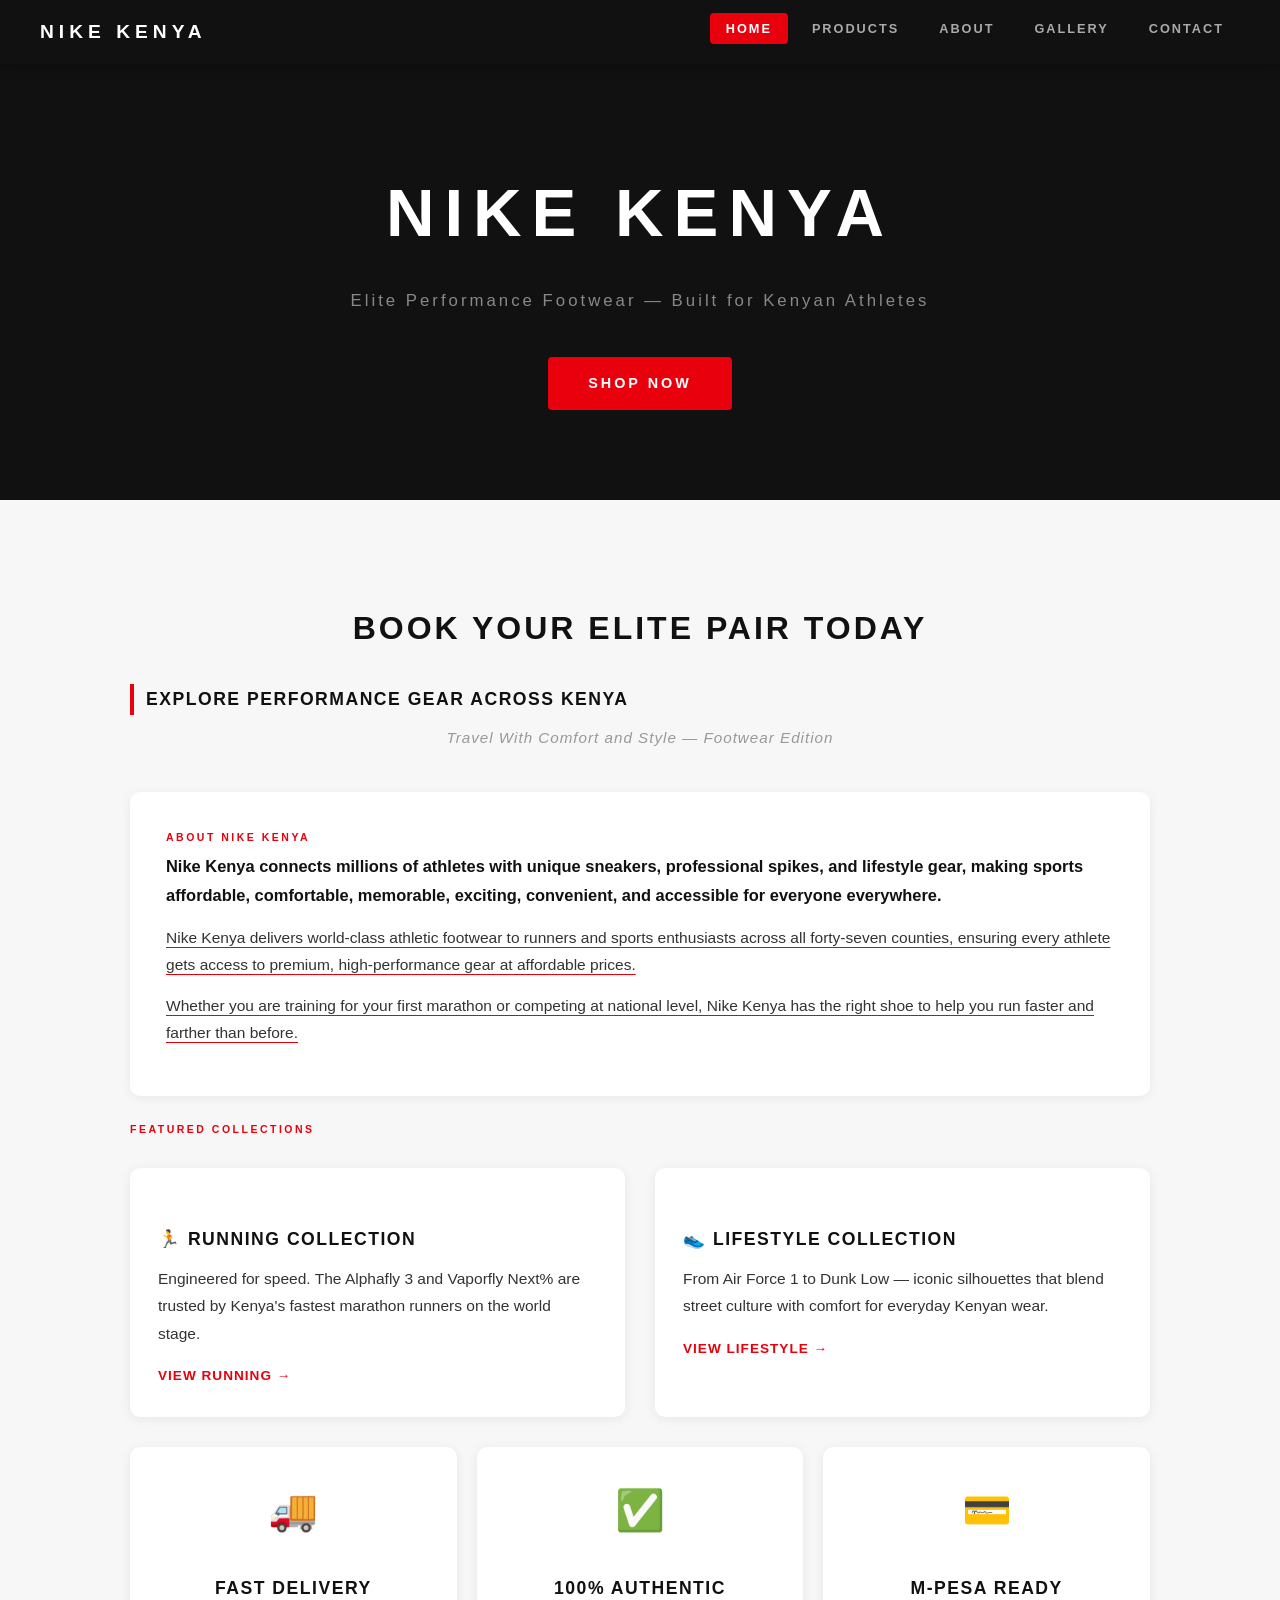
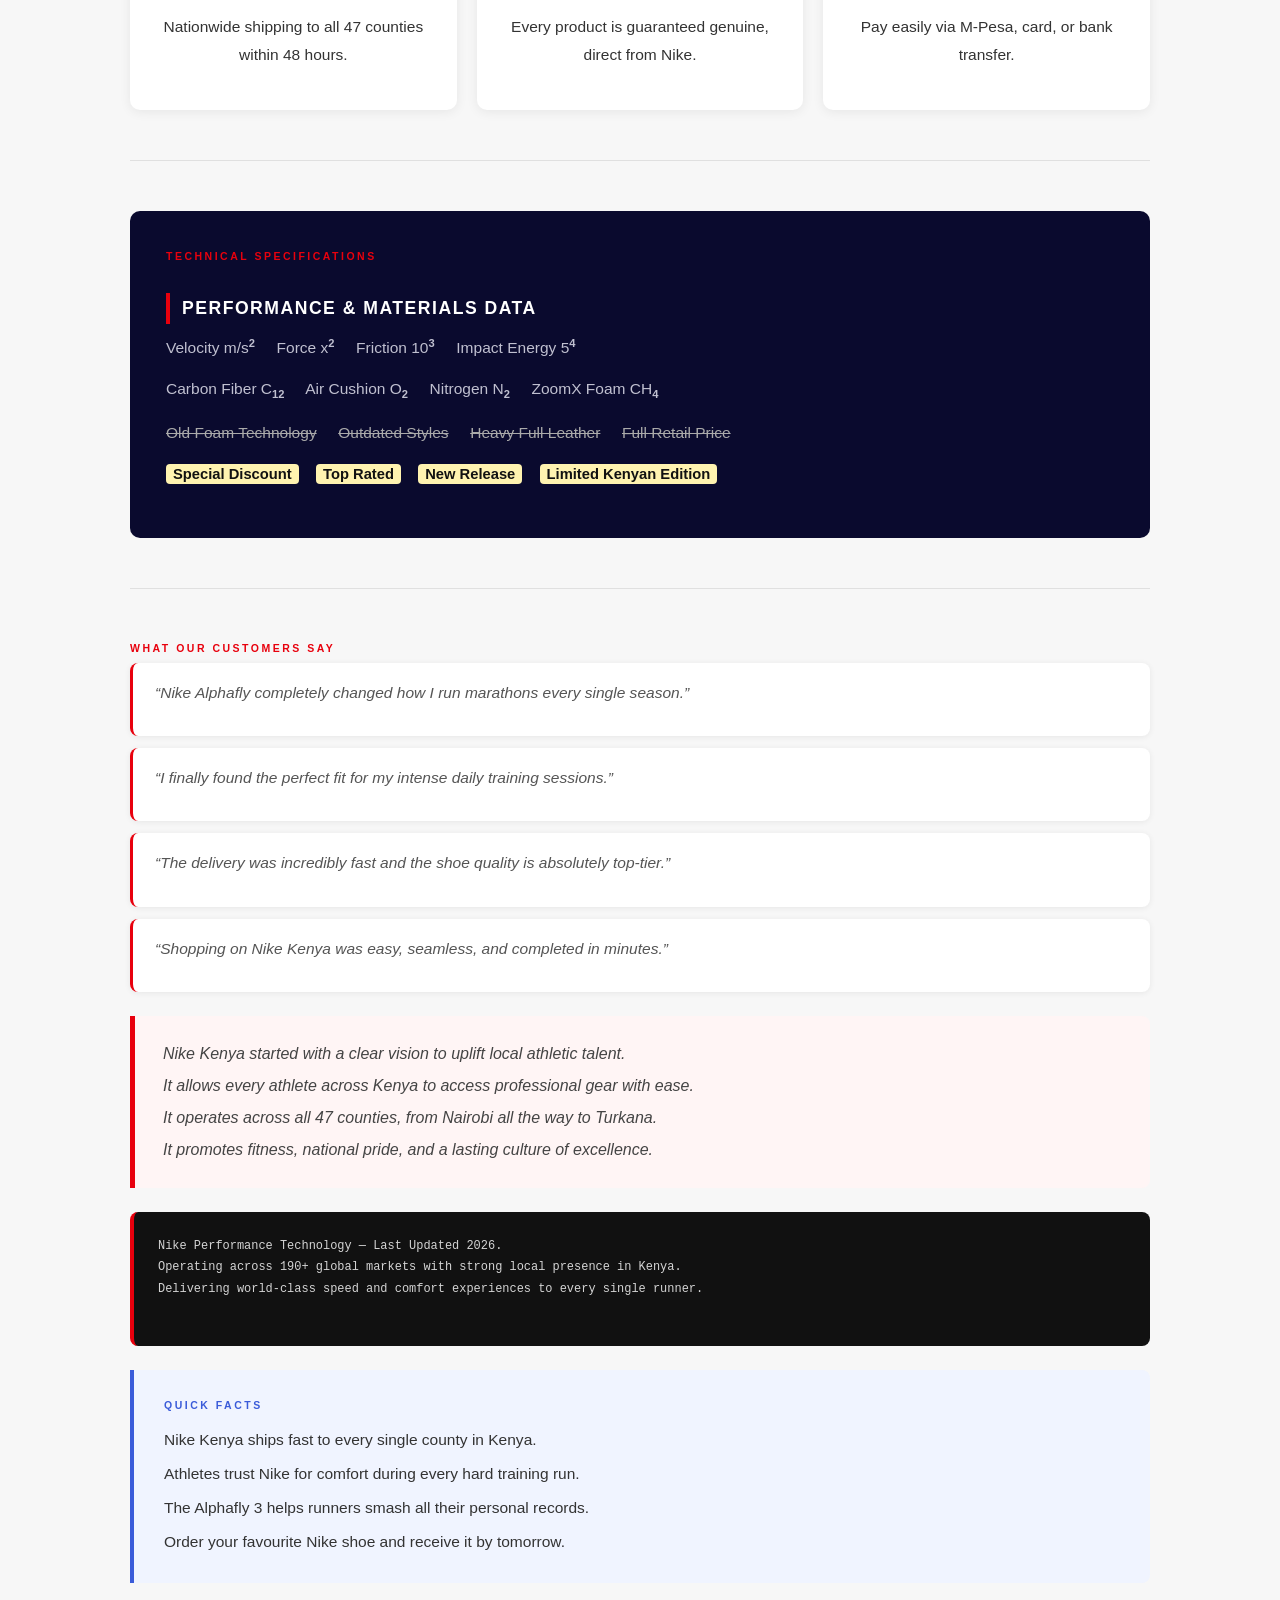
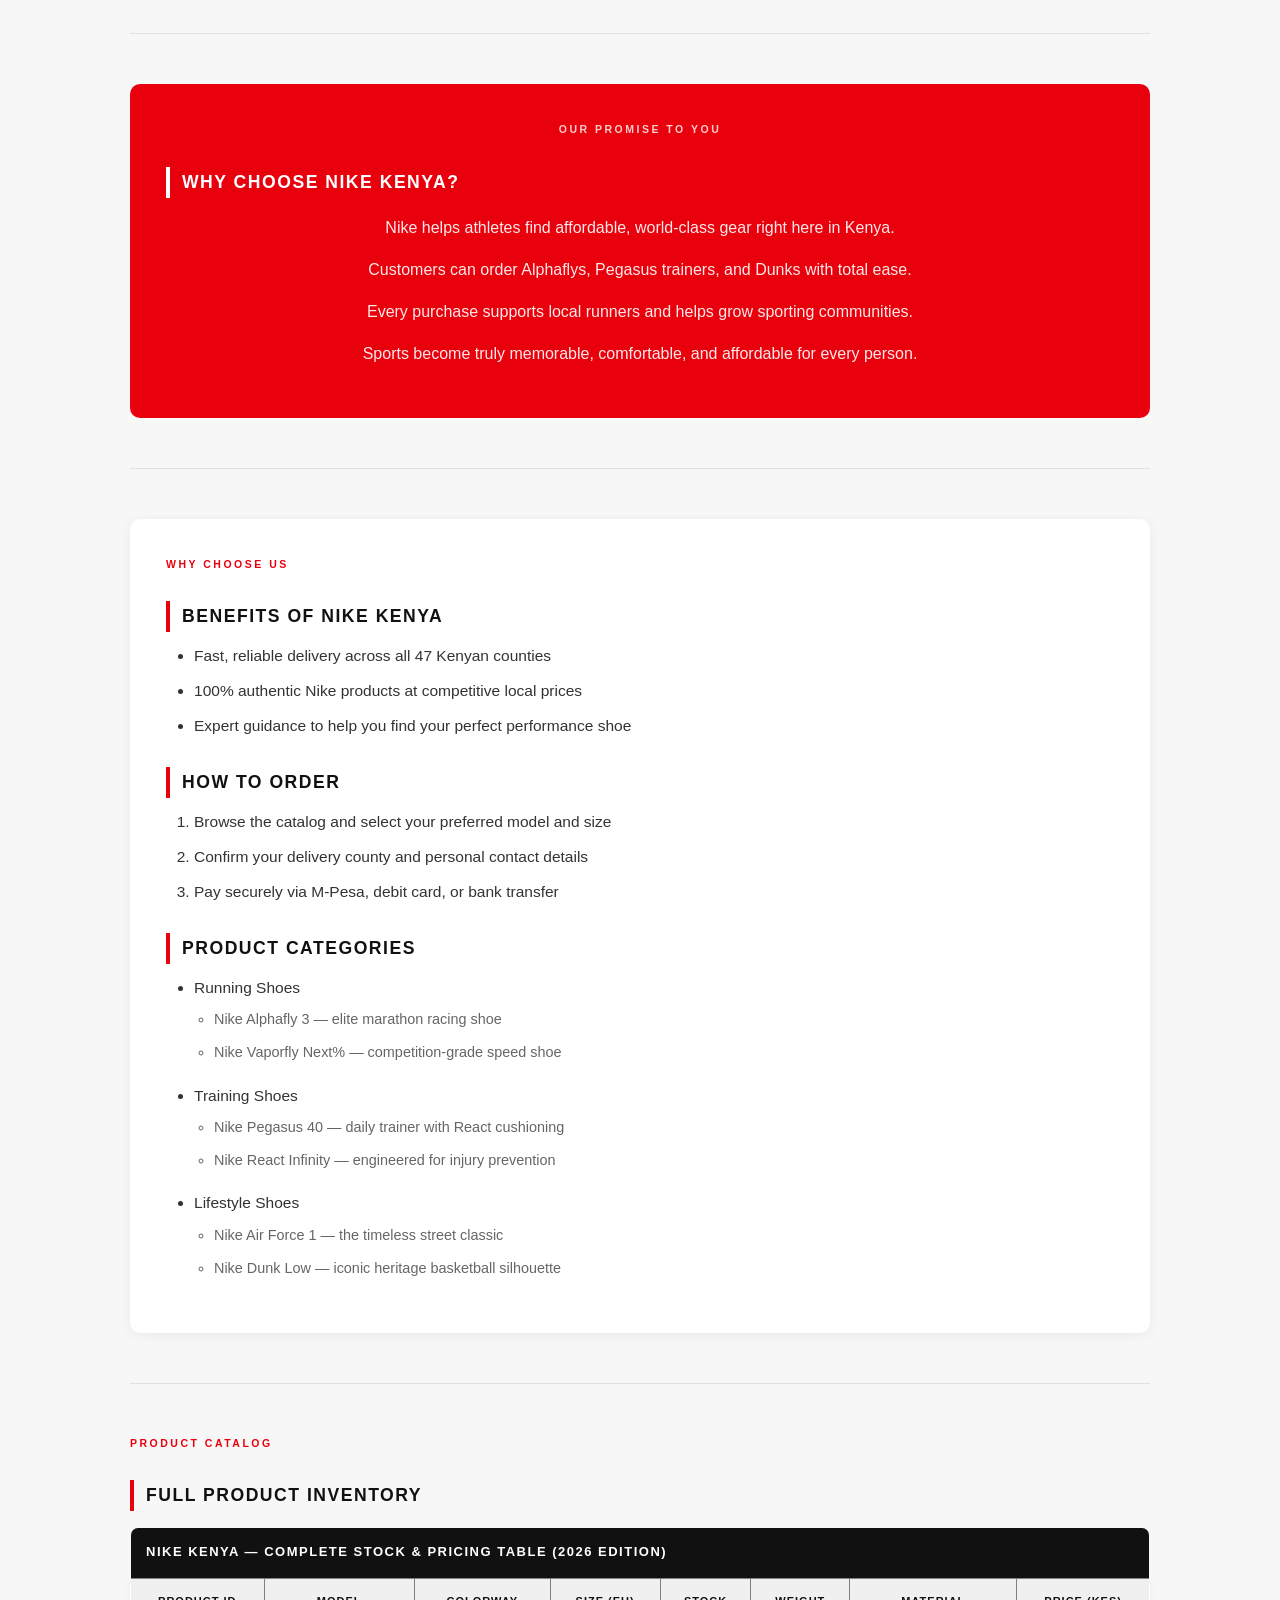
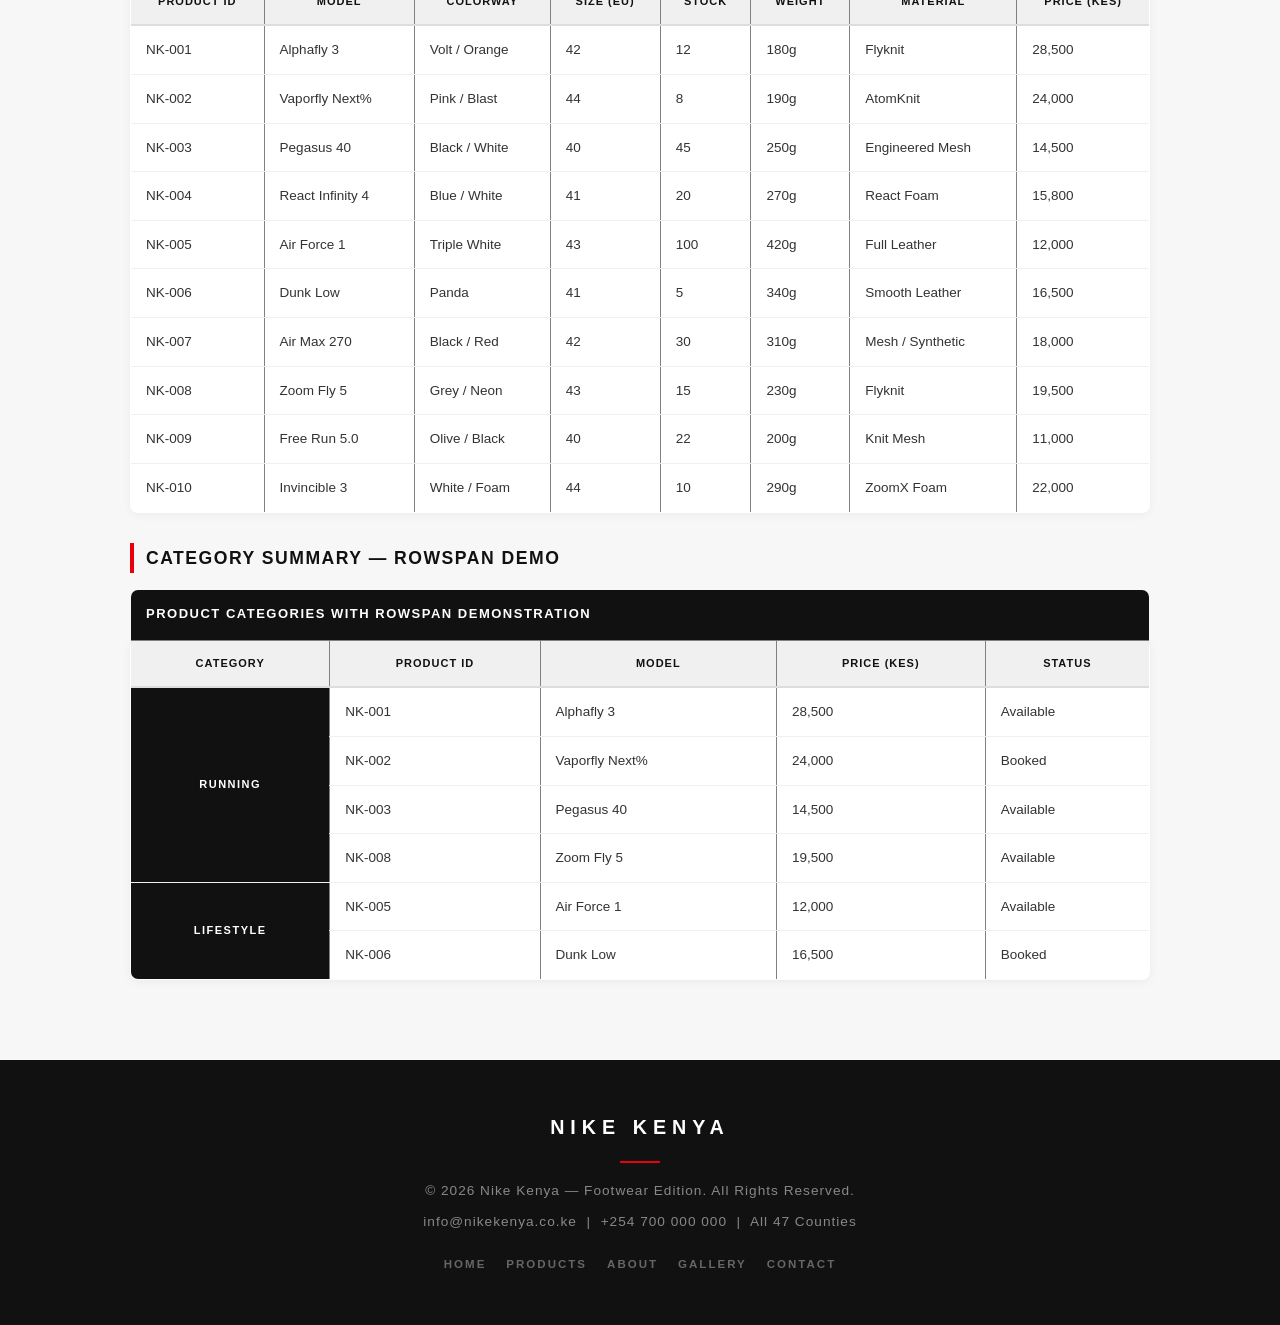
==== commit a98f91c6: "Update index.html" ====
--- a/index.html
+++ b/index.html
@@ -4,184 +4,63 @@
     <meta charset="UTF-8">
     <meta name="viewport" content="width=device-width, initial-scale=1.0">
     <title>Nike Kenya | Elite Performance</title>
-
     <link rel="stylesheet" href="nike_kenya_external.css">
-
     <style>
-
-        /* Internal CSS: underline with offset for readability */
-        u {
-            text-decoration: underline;
-            text-underline-offset: 4px;
-            text-decoration-color: #e8000d;
-        }
-
-        /* Internal CSS: superscript and subscript size */
-        sup, sub {
-            font-size: 0.72em;
-            font-weight: 600;
-        }
-
-        /* Internal CSS: del tag — greyed out strikethrough */
-        del {
-            color: #aaaaaa;
-            text-decoration: line-through;
-        }
-
-        /* Internal CSS: inline quote tag */
-        q {
-            font-style: italic;
-            color: #555;
-        }
+        u { text-decoration: underline; text-underline-offset: 4px; text-decoration-color: #e8000d; }
+        sup, sub { font-size: 0.72em; font-weight: 600; }
+        del { color: #aaaaaa; text-decoration: line-through; }
+        q { font-style: italic; color: #555; }
         q::before { content: "\201C"; }
         q::after  { content: "\201D"; }
 
-        /* Internal CSS: line-break section box */
         .linebreak-section {
-            background-color: #f0f4ff;
-            border-left: 4px solid #3a5bd9;
-            border-radius: 0 8px 8px 0;
-            padding: 24px 30px;
-            margin: 24px 0;
-            line-height: 2.2;
-            color: #333;
-            font-size: 0.97em;
-        }
-
-        /* Internal CSS: small section label above headings */
+            background-color: #f0f4ff; border-left: 4px solid #3a5bd9;
+            border-radius: 0 8px 8px 0; padding: 24px 30px;
+            margin: 24px 0; line-height: 2.2; color: #333; font-size: 0.97em;
+        }
+
         .section-label {
-            font-size: 10.5px;
-            font-weight: 700;
-            letter-spacing: 2.5px;
-            text-transform: uppercase;
-            color: #e8000d;
-            margin-bottom: 6px;
-            display: block;
-        }
-
-        /* Internal CSS: customer quote cards */
+            font-size: 10.5px; font-weight: 700; letter-spacing: 2.5px;
+            text-transform: uppercase; color: #e8000d; margin-bottom: 6px; display: block;
+        }
+
         .quote-card {
-            background-color: #ffffff;
-            border-radius: 8px;
-            padding: 16px 22px;
-            margin-bottom: 12px;
-            box-shadow: 0 1px 6px rgba(0,0,0,0.07);
+            background-color: #ffffff; border-radius: 8px; padding: 16px 22px;
+            margin-bottom: 12px; box-shadow: 0 1px 6px rgba(0,0,0,0.07);
             border-left: 3px solid #e8000d;
         }
 
-        /* Internal CSS: NAVBAR */
         .navbar {
-            background-color: #111111;
-            display: flex;
-            align-items: center;
-            justify-content: space-between;
-            padding: 0 40px;
-            height: 64px;
-            position: sticky;
-            top: 0;
-            z-index: 999;
-            box-shadow: 0 2px 12px rgba(0,0,0,0.3);
-        }
-
-        .nav-brand {
-            color: #ffffff;
-            font-size: 1.2em;
-            font-weight: 900;
-            letter-spacing: 5px;
-            text-transform: uppercase;
-        }
-
-        .nav-links {
-            list-style: none;
-            display: flex;
-            gap: 8px;
-            margin: 0;
-            padding: 0;
-        }
-
+            background-color: #111111; display: flex; align-items: center;
+            justify-content: space-between; padding: 0 40px; height: 64px;
+            position: sticky; top: 0; z-index: 999; box-shadow: 0 2px 12px rgba(0,0,0,0.3);
+        }
+
+        .nav-brand { color: #ffffff; font-size: 1.2em; font-weight: 900; letter-spacing: 5px; text-transform: uppercase; }
+        .nav-links { list-style: none; display: flex; gap: 8px; margin: 0; padding: 0; }
         .nav-links li a {
-            color: #aaaaaa;
-            text-decoration: none;
-            font-size: 0.82em;
-            font-weight: 700;
-            letter-spacing: 2px;
-            text-transform: uppercase;
-            padding: 8px 16px;
-            border-radius: 4px;
-            transition: color 0.2s, background 0.2s;
-        }
-
-        .nav-links li a:hover,
-        .nav-links li a.active {
-            color: #ffffff;
-            background-color: #e8000d;
-        }
-
-        /* Internal CSS: TWO COLUMN layouts */
-        .two-col {
-            display: grid;
-            grid-template-columns: 1fr 1fr;
-            gap: 30px;
-            margin: 30px 0;
-        }
-
-        .two-col-3 {
-            display: grid;
-            grid-template-columns: 1fr 1fr 1fr;
-            gap: 20px;
-            margin: 30px 0;
-        }
-
-        .col-card {
-            background: #fff;
-            border-radius: 10px;
-            padding: 28px;
-            box-shadow: 0 2px 12px rgba(0,0,0,0.07);
-        }
-
-        .col-card h3 {
-            border: none;
-            padding: 0;
-            margin-bottom: 10px;
-        }
-
-        /* Internal CSS: hero button */
+            color: #aaaaaa; text-decoration: none; font-size: 0.82em; font-weight: 700;
+            letter-spacing: 2px; text-transform: uppercase; padding: 8px 16px;
+            border-radius: 4px; transition: color 0.2s, background 0.2s;
+        }
+        .nav-links li a:hover, .nav-links li a.active { color: #ffffff; background-color: #e8000d; }
+
+        .two-col { display: grid; grid-template-columns: 1fr 1fr; gap: 30px; margin: 30px 0; }
+        .two-col-3 { display: grid; grid-template-columns: 1fr 1fr 1fr; gap: 20px; margin: 30px 0; }
+        
+        .col-card { background: #fff; border-radius: 10px; padding: 28px; box-shadow: 0 2px 12px rgba(0,0,0,0.07); }
+        .col-card h3 { border: none; padding: 0; margin-bottom: 10px; }
+
         .hero-btn {
-            display: inline-block;
-            margin-top: 28px;
-            background-color: #e8000d;
-            color: #ffffff;
-            text-decoration: none;
-            padding: 14px 40px;
-            border-radius: 4px;
-            font-weight: 800;
-            letter-spacing: 3px;
-            text-transform: uppercase;
-            font-size: 0.9em;
-        }
-
+            display: inline-block; margin-top: 28px; background-color: #e8000d;
+            color: #ffffff; text-decoration: none; padding: 14px 40px; border-radius: 4px;
+            font-weight: 800; letter-spacing: 3px; text-transform: uppercase; font-size: 0.9em;
+        }
         .hero-btn:hover { background-color: #b5000a; }
 
-        /* Internal CSS: footer links */
-        .footer-links {
-            margin-top: 20px;
-            display: flex;
-            justify-content: center;
-            gap: 20px;
-            flex-wrap: wrap;
-        }
-
-        .footer-links a {
-            color: #666;
-            text-decoration: none;
-            font-size: 0.82em;
-            font-weight: 700;
-            letter-spacing: 2px;
-            text-transform: uppercase;
-        }
-
+        .footer-links { margin-top: 20px; display: flex; justify-content: center; gap: 20px; flex-wrap: wrap; }
+        .footer-links a { color: #666; text-decoration: none; font-size: 0.82em; font-weight: 700; letter-spacing: 2px; text-transform: uppercase; }
         .footer-links a:hover { color: #e8000d; }
-
     </style>
 </head>
 <body>
@@ -211,9 +90,7 @@
 
         <div class="container-info">
             <span class="section-label">About Nike Kenya</span>
-
             <p><strong style="font-size: 1.06em; color: #111111;">Nike Kenya connects millions of athletes with unique sneakers, professional spikes, and lifestyle gear, making sports affordable, comfortable, memorable, exciting, convenient, and accessible for everyone everywhere.</strong></p>
-
             <p><u>Nike Kenya delivers world-class athletic footwear to runners and sports enthusiasts across all forty-seven counties, ensuring every athlete gets access to premium, high-performance gear at affordable prices.</u></p>
             <p><u>Whether you are training for your first marathon or competing at national level, Nike Kenya has the right shoe to help you run faster and farther than before.</u></p>
         </div>
@@ -250,41 +127,29 @@
             </div>
         </div>
 
-        <div class="gallery">
-            <img src="IMG_3896.jpeg" alt="Nike Alphafly" style="flex: 1 1 30%; min-width: 250px; height: 320px; object-fit: cover; border-radius: 8px; box-shadow: 0 4px 16px rgba(0,0,0,0.12);">
-            <img src="IMG_3897.jpeg" alt="Nike Air Max" style="flex: 1 1 30%; min-width: 250px; height: 320px; object-fit: cover; border-radius: 8px; box-shadow: 0 4px 16px rgba(0,0,0,0.12);">
-            <img src="IMG_3898.jpeg" alt="Nike Classic" style="flex: 1 1 30%; min-width: 250px; height: 320px; object-fit: cover; border-radius: 8px; box-shadow: 0 4px 16px rgba(0,0,0,0.12);">
-            <img src="nike1.jpg" alt="Nike Collection 1" style="flex: 1 1 45%; min-width: 250px; height: 320px; object-fit: cover; border-radius: 8px; box-shadow: 0 4px 16px rgba(0,0,0,0.12);">
-            <img src="nike2.jpg" alt="Nike Collection 2" style="flex: 1 1 45%; min-width: 250px; height: 320px; object-fit: cover; border-radius: 8px; box-shadow: 0 4px 16px rgba(0,0,0,0.12);">
-        </div>
-
         <hr>
 
         <div class="container-highlight">
             <span class="section-label" style="color:#e8000d;">Technical Specifications</span>
             <h3 style="color:#ffffff; border-left:4px solid #e8000d;">Performance &amp; Materials Data</h3>
-
             <p>
                 Velocity m/s<sup>2</sup> &nbsp;&nbsp;&nbsp;
                 Force x<sup>2</sup> &nbsp;&nbsp;&nbsp;
                 Friction 10<sup>3</sup> &nbsp;&nbsp;&nbsp;
                 Impact Energy 5<sup>4</sup>
             </p>
-
             <p>
                 Carbon Fiber C<sub>12</sub> &nbsp;&nbsp;&nbsp;
                 Air Cushion O<sub>2</sub> &nbsp;&nbsp;&nbsp;
                 Nitrogen N<sub>2</sub> &nbsp;&nbsp;&nbsp;
                 ZoomX Foam CH<sub>4</sub>
             </p>
-
             <p>
                 <del>Old Foam Technology</del> &nbsp;&nbsp;&nbsp;
                 <del>Outdated Styles</del> &nbsp;&nbsp;&nbsp;
                 <del>Heavy Full Leather</del> &nbsp;&nbsp;&nbsp;
                 <del>Full Retail Price</del>
             </p>
-
             <p>
                 <mark>Special Discount</mark> &nbsp;&nbsp;
                 <mark>Top Rated</mark> &nbsp;&nbsp;
@@ -382,14 +247,7 @@
             <caption>Nike Kenya — Complete Stock &amp; Pricing Table (2026 Edition)</caption>
             <thead>
                 <tr>
-                    <th>Product ID</th>
-                    <th>Model</th>
-                    <th>Colorway</th>
-                    <th>Size (EU)</th>
-                    <th>Stock</th>
-                    <th>Weight</th>
-                    <th>Material</th>
-                    <th>Price (KES)</th>
+                    <th>Product ID</th><th>Model</th><th>Colorway</th><th>Size (EU)</th><th>Stock</th><th>Weight</th><th>Material</th><th>Price (KES)</th>
                 </tr>
             </thead>
             <tbody>
@@ -410,40 +268,21 @@
         <table border="1">
             <caption>Product Categories with Rowspan Demonstration</caption>
             <thead>
-                <tr>
-                    <th>Category</th>
-                    <th>Product ID</th>
-                    <th>Model</th>
-                    <th>Price (KES)</th>
-                    <th>Status</th>
-                </tr>
+                <tr><th>Category</th><th>Product ID</th><th>Model</th><th>Price (KES)</th><th>Status</th></tr>
             </thead>
             <tbody>
-                <tr>
-                    <td rowspan="4">Running</td>
-                    <td>NK-001</td><td>Alphafly 3</td><td>28,500</td><td>Available</td>
-                </tr>
+                <tr><td rowspan="4">Running</td><td>NK-001</td><td>Alphafly 3</td><td>28,500</td><td>Available</td></tr>
                 <tr><td>NK-002</td><td>Vaporfly Next%</td><td>24,000</td><td>Booked</td></tr>
                 <tr><td>NK-003</td><td>Pegasus 40</td><td>14,500</td><td>Available</td></tr>
                 <tr><td>NK-008</td><td>Zoom Fly 5</td><td>19,500</td><td>Available</td></tr>
-                <tr>
-                    <td rowspan="2">Lifestyle</td>
-                    <td>NK-005</td><td>Air Force 1</td><td>12,000</td><td>Available</td>
-                </tr>
+                <tr><td rowspan="2">Lifestyle</td><td>NK-005</td><td>Air Force 1</td><td>12,000</td><td>Available</td></tr>
                 <tr><td>NK-006</td><td>Dunk Low</td><td>16,500</td><td>Booked</td></tr>
             </tbody>
         </table>
 
-        <span class="section-label">Featured Media</span>
-        <div class="video-grid">
-            <video src="YTDown.com_YouTube_Nike-Air-Max-270-Animation_Media_O-JXUhhIRHU_001_1080p.mp4" controls></video>
-            <video src="THE MILLISECOND _ Nike Women's Running Spec Commercial _ Sony FX3 & FreeFly Ember S5K.mp4" controls></video>
-            <video src="Nike JA 3 Spec _ Created 100% With AI.mp4" controls></video>
-            <video src="Nike Shoes Jordan ads ( Motion Graphics Work ).mp4" controls></video>
-            <video src="YTDown.com_YouTube_Nike-Air-Force-One-Spec-Spot-by-Blackfox_Media_IqgBn7sT6vI_001_1080p.mp4" controls></video>
-        </div>
-
-    </div><footer>
+    </div>
+
+    <footer>
         <p class="footer-brand">NIKE KENYA</p>
         <hr class="footer-divider">
         <p>&copy; 2026 Nike Kenya — Footwear Edition. All Rights Reserved.</p>
--- a/nike_kenya_external.css
+++ b/nike_kenya_external.css
@@ -94,21 +94,37 @@
 /* ── GALLERY ── */
 .gallery {
     display: flex;
+    flex-wrap: wrap; /* Added to handle 5 items neatly */
     gap: 14px;
     margin: 30px 0;
+    justify-content: center;
 }
 
 .gallery img {
-    flex: 1;
-    height: 320px;
-    object-fit: cover;
-    border-radius: 8px;
     display: block;
     transition: transform 0.25s ease;
 }
 
 .gallery img:hover {
     transform: scale(1.02);
+}
+
+/* ── NEW VIDEO GRID ── */
+.video-grid {
+    display: grid;
+    grid-template-columns: repeat(auto-fit, minmax(300px, 1fr));
+    gap: 20px;
+    margin: 40px 0;
+}
+
+.video-grid video {
+    width: 100%;
+    height: 240px; /* Uniform height for clean layout */
+    border-radius: 10px;
+    display: block;
+    background: #000;
+    box-shadow: 0 8px 30px rgba(0,0,0,0.2);
+    object-fit: cover;
 }
 
 /* ── CONTAINER 2: INTRO — White card ── */
@@ -286,23 +302,6 @@
     letter-spacing: 1.5px;
 }
 
-/* ── VIDEO ── */
-.video-wrapper {
-    margin: 40px 0;
-    text-align: center;
-}
-
-video {
-    width: 70%;
-    max-width: 640px;
-    height: 360px;
-    border-radius: 10px;
-    display: block;
-    margin: 0 auto;
-    background: #000;
-    box-shadow: 0 8px 30px rgba(0,0,0,0.2);
-}
-
 /* ── FOOTER ── */
 footer {
     background-color: #111111;
@@ -334,7 +333,7 @@
     margin: 16px auto;
 }
 
-/* ── NEW: FOOTER LINKS ── */
+/* ── FOOTER LINKS ── */
 .footer-links {
     margin-top: 20px;
     display: flex;
@@ -356,7 +355,7 @@
     color: #e8000d;
 }
 
-/* ── NEW: NAVBAR ── */
+/* ── NAVBAR ── */
 .navbar {
     background-color: #111111;
     display: flex;
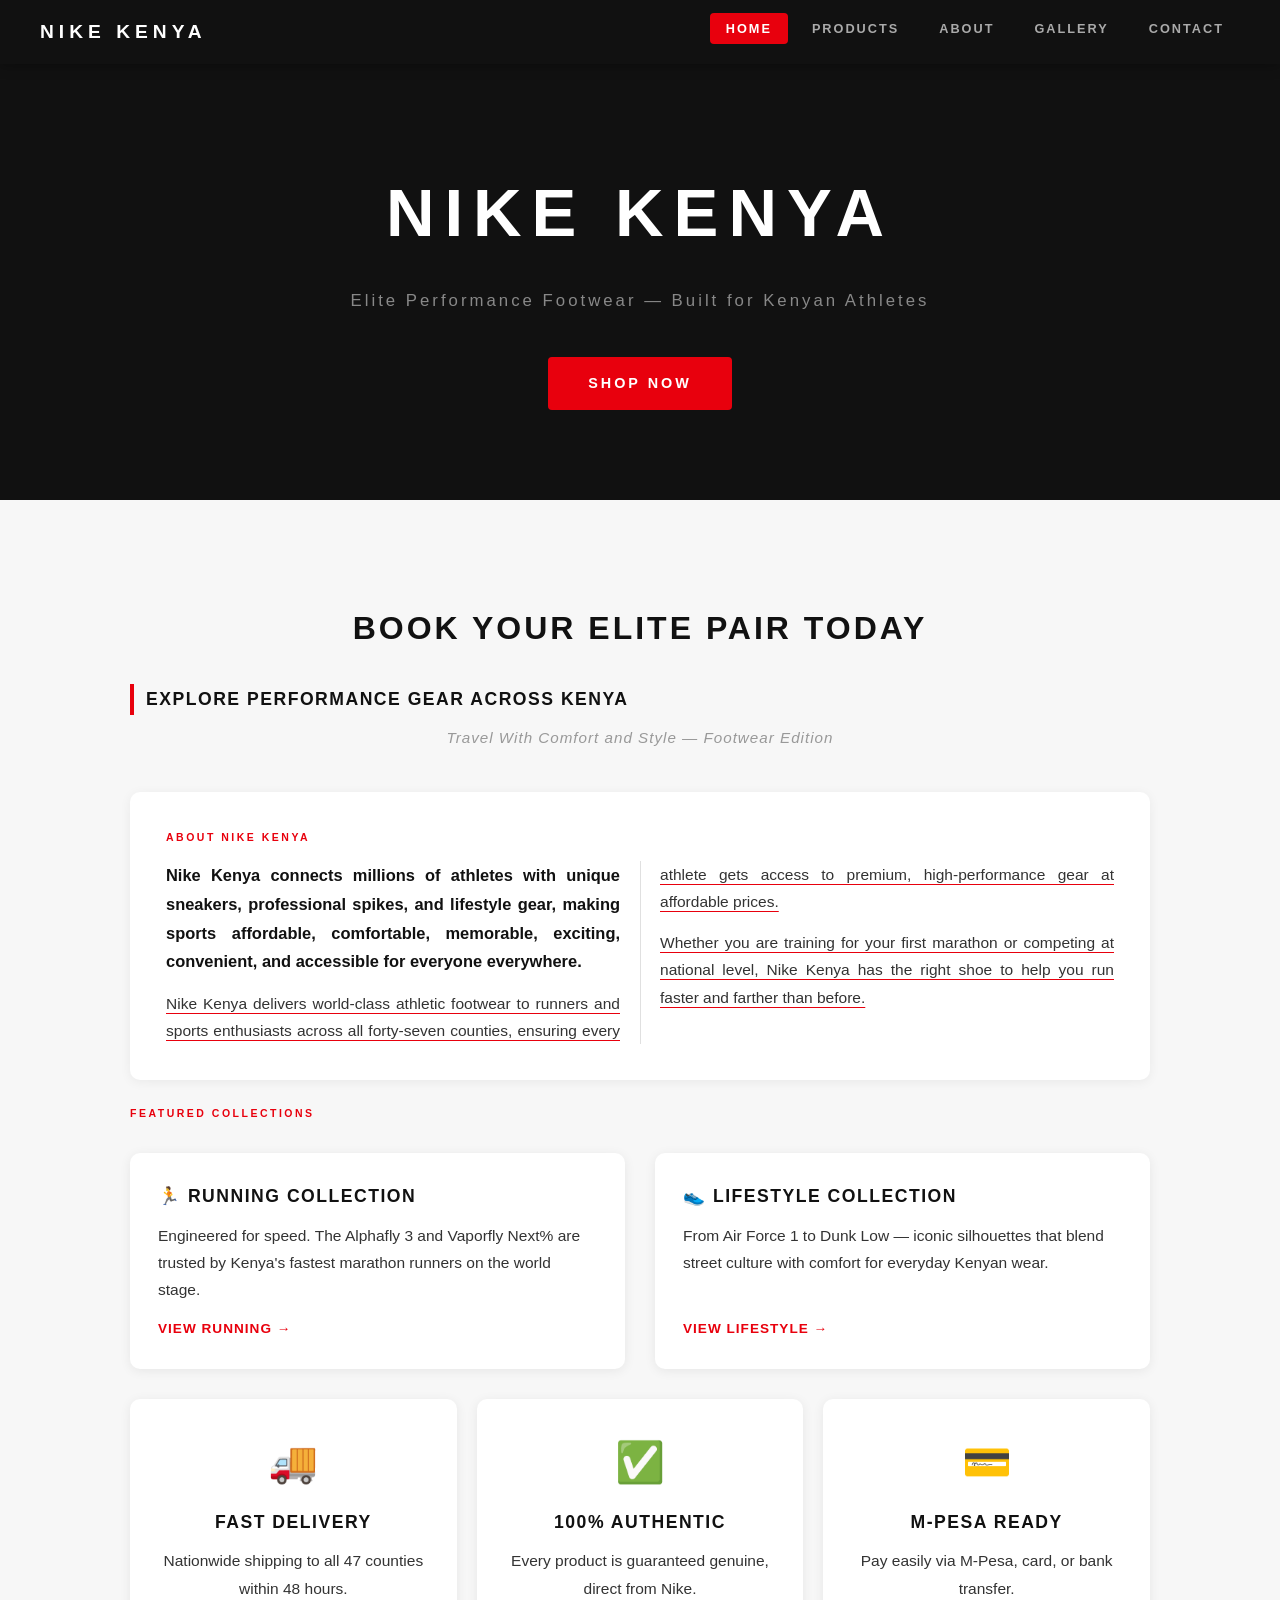
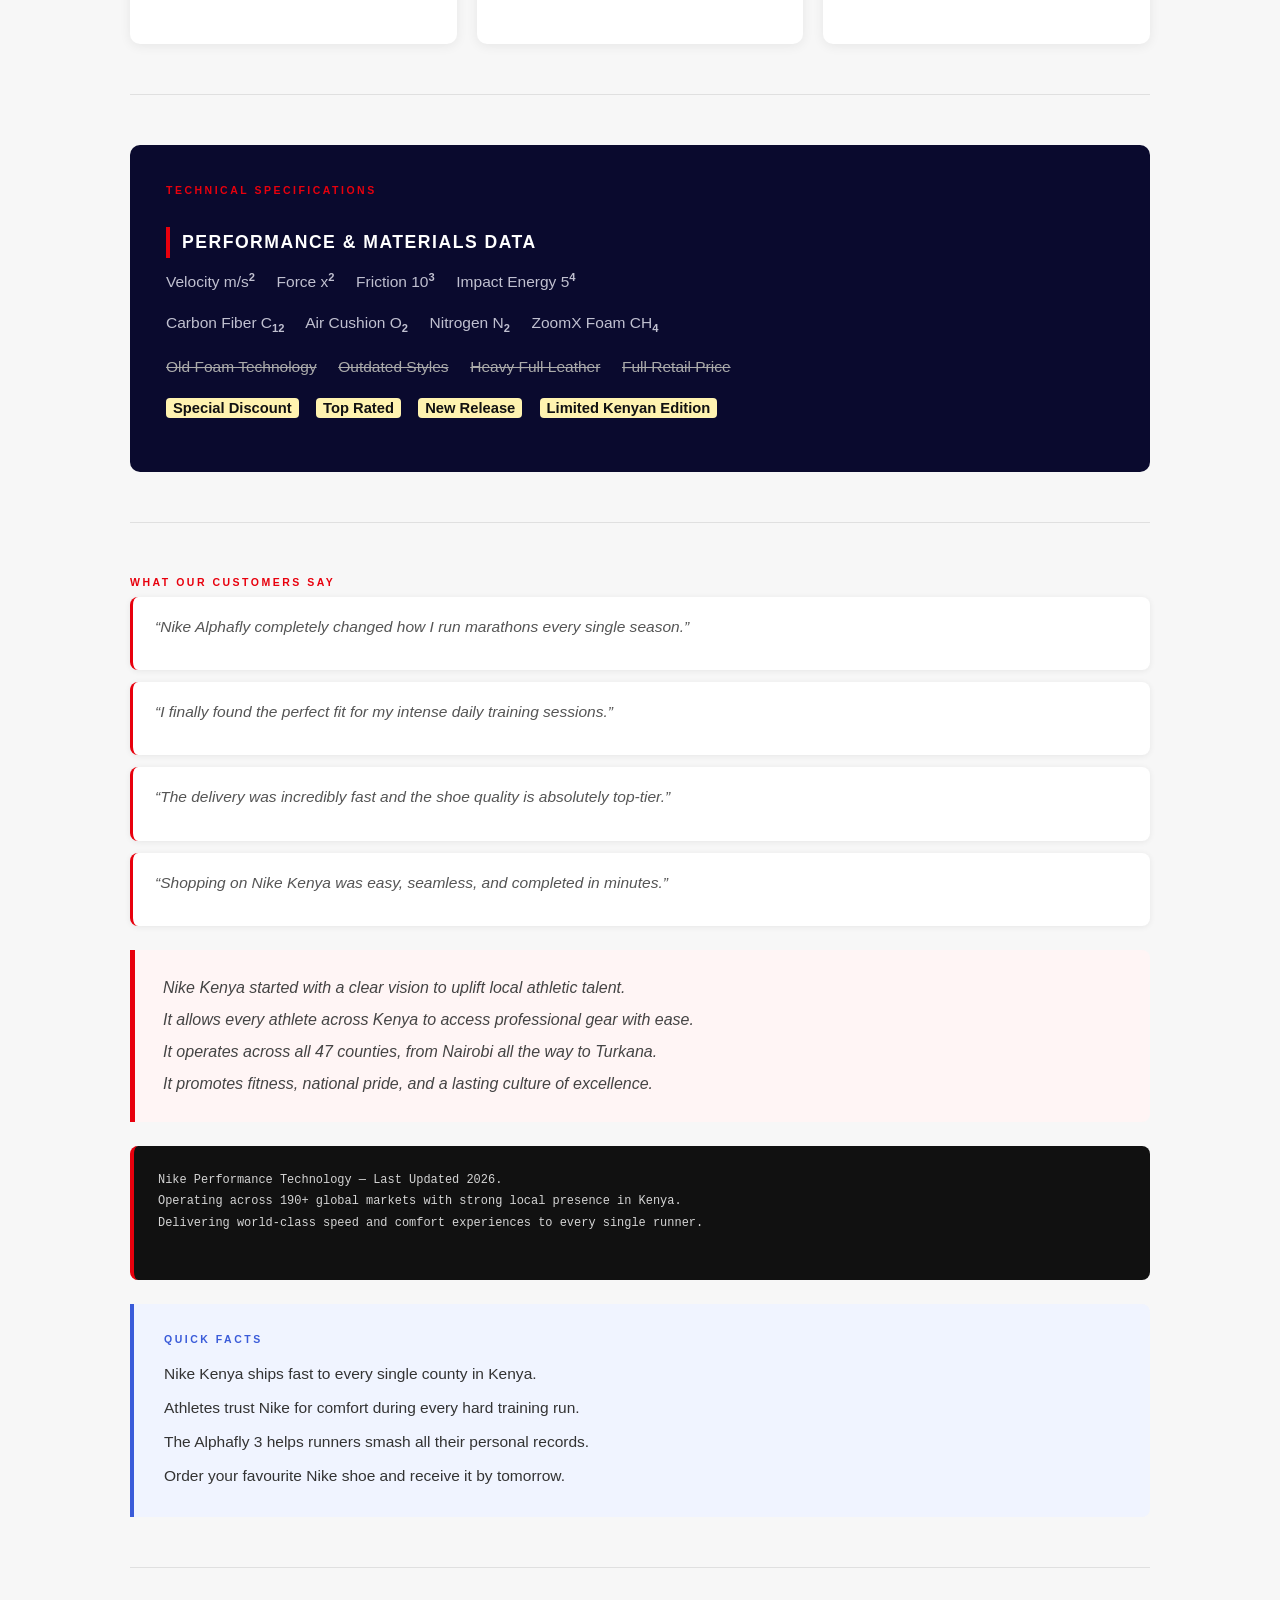
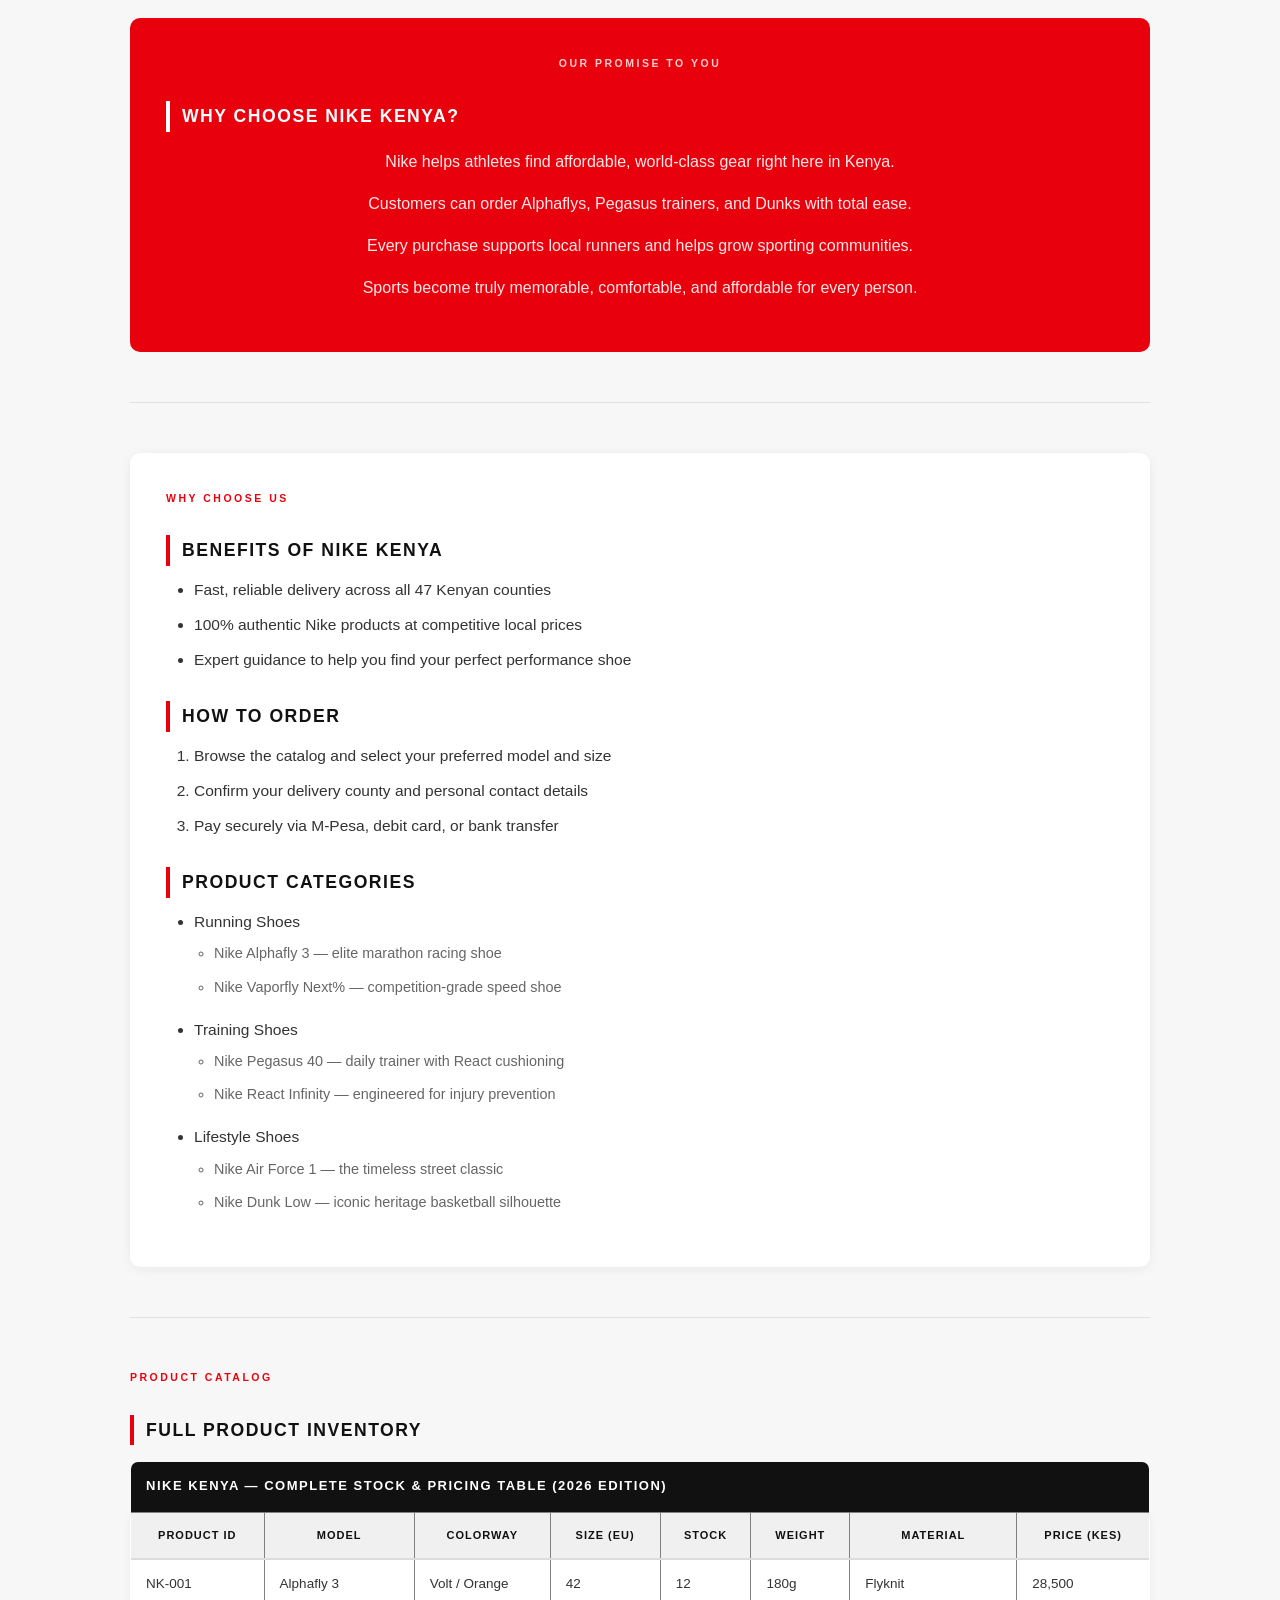
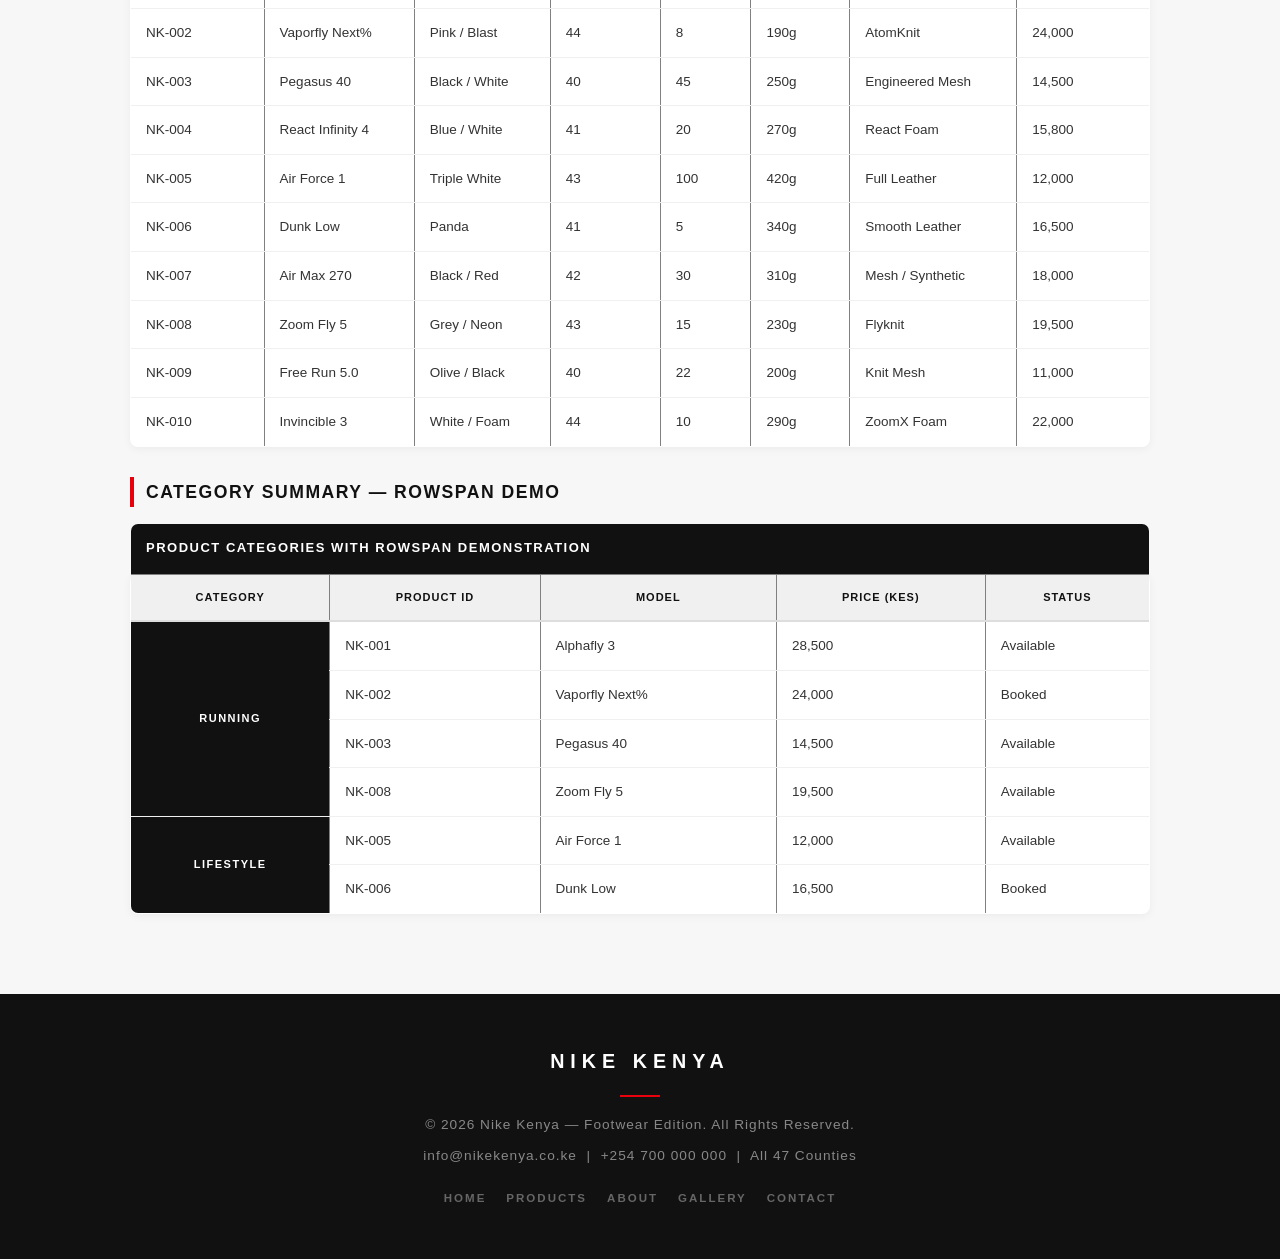
==== commit 3016f1a1: "Update index.html" ====
--- a/index.html
+++ b/index.html
@@ -13,6 +13,22 @@
         q::before { content: "\201C"; }
         q::after  { content: "\201D"; }
 
+        /* --- NEW TEXT COLUMNS CLASS --- */
+        .text-columns {
+            column-count: 2; /* Creates 2 text columns */
+            column-gap: 40px; /* Space between columns */
+            column-rule: 1px solid #e0e0e0; /* A subtle line between the columns */
+            text-align: justify;
+            margin-top: 15px;
+        }
+        
+        /* Mobile responsive for text columns */
+        @media (max-width: 768px) {
+            .text-columns {
+                column-count: 1; /* Drops back to 1 column on small screens */
+            }
+        }
+
         .linebreak-section {
             background-color: #f0f4ff; border-left: 4px solid #3a5bd9;
             border-radius: 0 8px 8px 0; padding: 24px 30px;
@@ -90,9 +106,12 @@
 
         <div class="container-info">
             <span class="section-label">About Nike Kenya</span>
-            <p><strong style="font-size: 1.06em; color: #111111;">Nike Kenya connects millions of athletes with unique sneakers, professional spikes, and lifestyle gear, making sports affordable, comfortable, memorable, exciting, convenient, and accessible for everyone everywhere.</strong></p>
-            <p><u>Nike Kenya delivers world-class athletic footwear to runners and sports enthusiasts across all forty-seven counties, ensuring every athlete gets access to premium, high-performance gear at affordable prices.</u></p>
-            <p><u>Whether you are training for your first marathon or competing at national level, Nike Kenya has the right shoe to help you run faster and farther than before.</u></p>
+            <!-- TEXT COLUMNS APPLIED HERE -->
+            <div class="text-columns">
+                <p><strong style="font-size: 1.06em; color: #111111;">Nike Kenya connects millions of athletes with unique sneakers, professional spikes, and lifestyle gear, making sports affordable, comfortable, memorable, exciting, convenient, and accessible for everyone everywhere.</strong></p>
+                <p><u>Nike Kenya delivers world-class athletic footwear to runners and sports enthusiasts across all forty-seven counties, ensuring every athlete gets access to premium, high-performance gear at affordable prices.</u></p>
+                <p><u>Whether you are training for your first marathon or competing at national level, Nike Kenya has the right shoe to help you run faster and farther than before.</u></p>
+            </div>
         </div>
 
         <span class="section-label">Featured Collections</span>
--- a/nike_kenya_external.css
+++ b/nike_kenya_external.css
@@ -94,7 +94,7 @@
 /* ── GALLERY ── */
 .gallery {
     display: flex;
-    flex-wrap: wrap; /* Added to handle 5 items neatly */
+    flex-wrap: wrap;
     gap: 14px;
     margin: 30px 0;
     justify-content: center;
@@ -119,7 +119,7 @@
 
 .video-grid video {
     width: 100%;
-    height: 240px; /* Uniform height for clean layout */
+    height: 240px;
     border-radius: 10px;
     display: block;
     background: #000;
@@ -402,3 +402,63 @@
     color: #ffffff;
     background-color: #e8000d;
 }
+
+/* ============================================= */
+/* ── PRODUCT GRID (products.html) ──            */
+/* ============================================= */
+
+.two-col-3 {
+    display: grid;
+    grid-template-columns: repeat(3, 1fr);
+    gap: 24px;
+    margin: 0 0 40px;
+}
+
+.col-card {
+    background: #ffffff;
+    border-radius: 12px;
+    padding: 16px;
+    box-shadow: 0 2px 12px rgba(0,0,0,0.08);
+    display: flex;
+    flex-direction: column;
+    transition: transform 0.2s ease, box-shadow 0.2s ease;
+}
+
+.col-card:hover {
+    transform: translateY(-4px);
+    box-shadow: 0 8px 24px rgba(0,0,0,0.13);
+}
+
+.col-card .product-img {
+    width: 100%;
+    height: 220px;
+    object-fit: cover;
+    object-position: center;
+    border-radius: 8px;
+    margin-bottom: 15px;
+    background-color: #f7f7f7;
+    display: block;
+}
+
+.col-card h3 {
+    margin-top: 0;
+    margin-bottom: 4px;
+}
+
+.col-card p {
+    flex: 1;          /* pushes the "Add to Cart" link to the bottom */
+}
+
+/* ── Responsive: 2 cols on tablets ── */
+@media (max-width: 900px) {
+    .two-col-3 {
+        grid-template-columns: repeat(2, 1fr);
+    }
+}
+
+/* ── Responsive: 1 col on mobile ── */
+@media (max-width: 560px) {
+    .two-col-3 {
+        grid-template-columns: 1fr;
+    }
+}
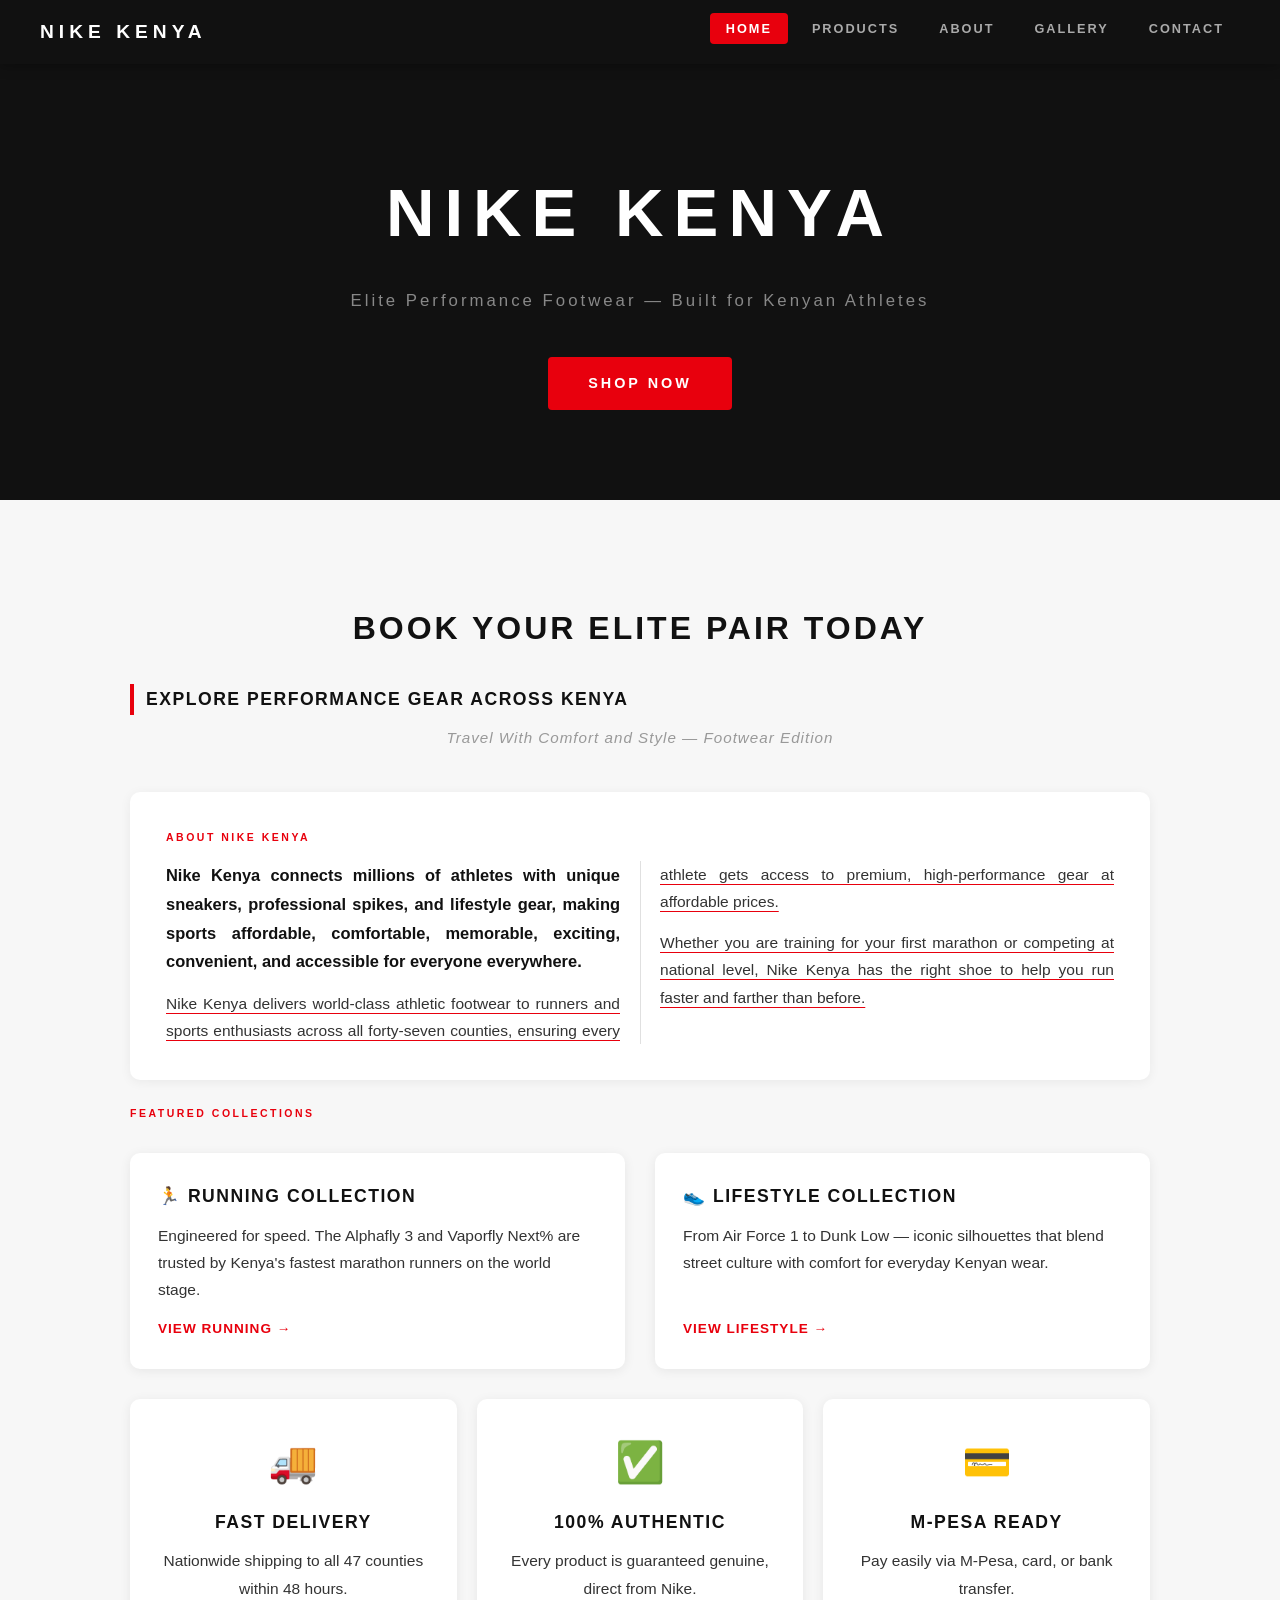
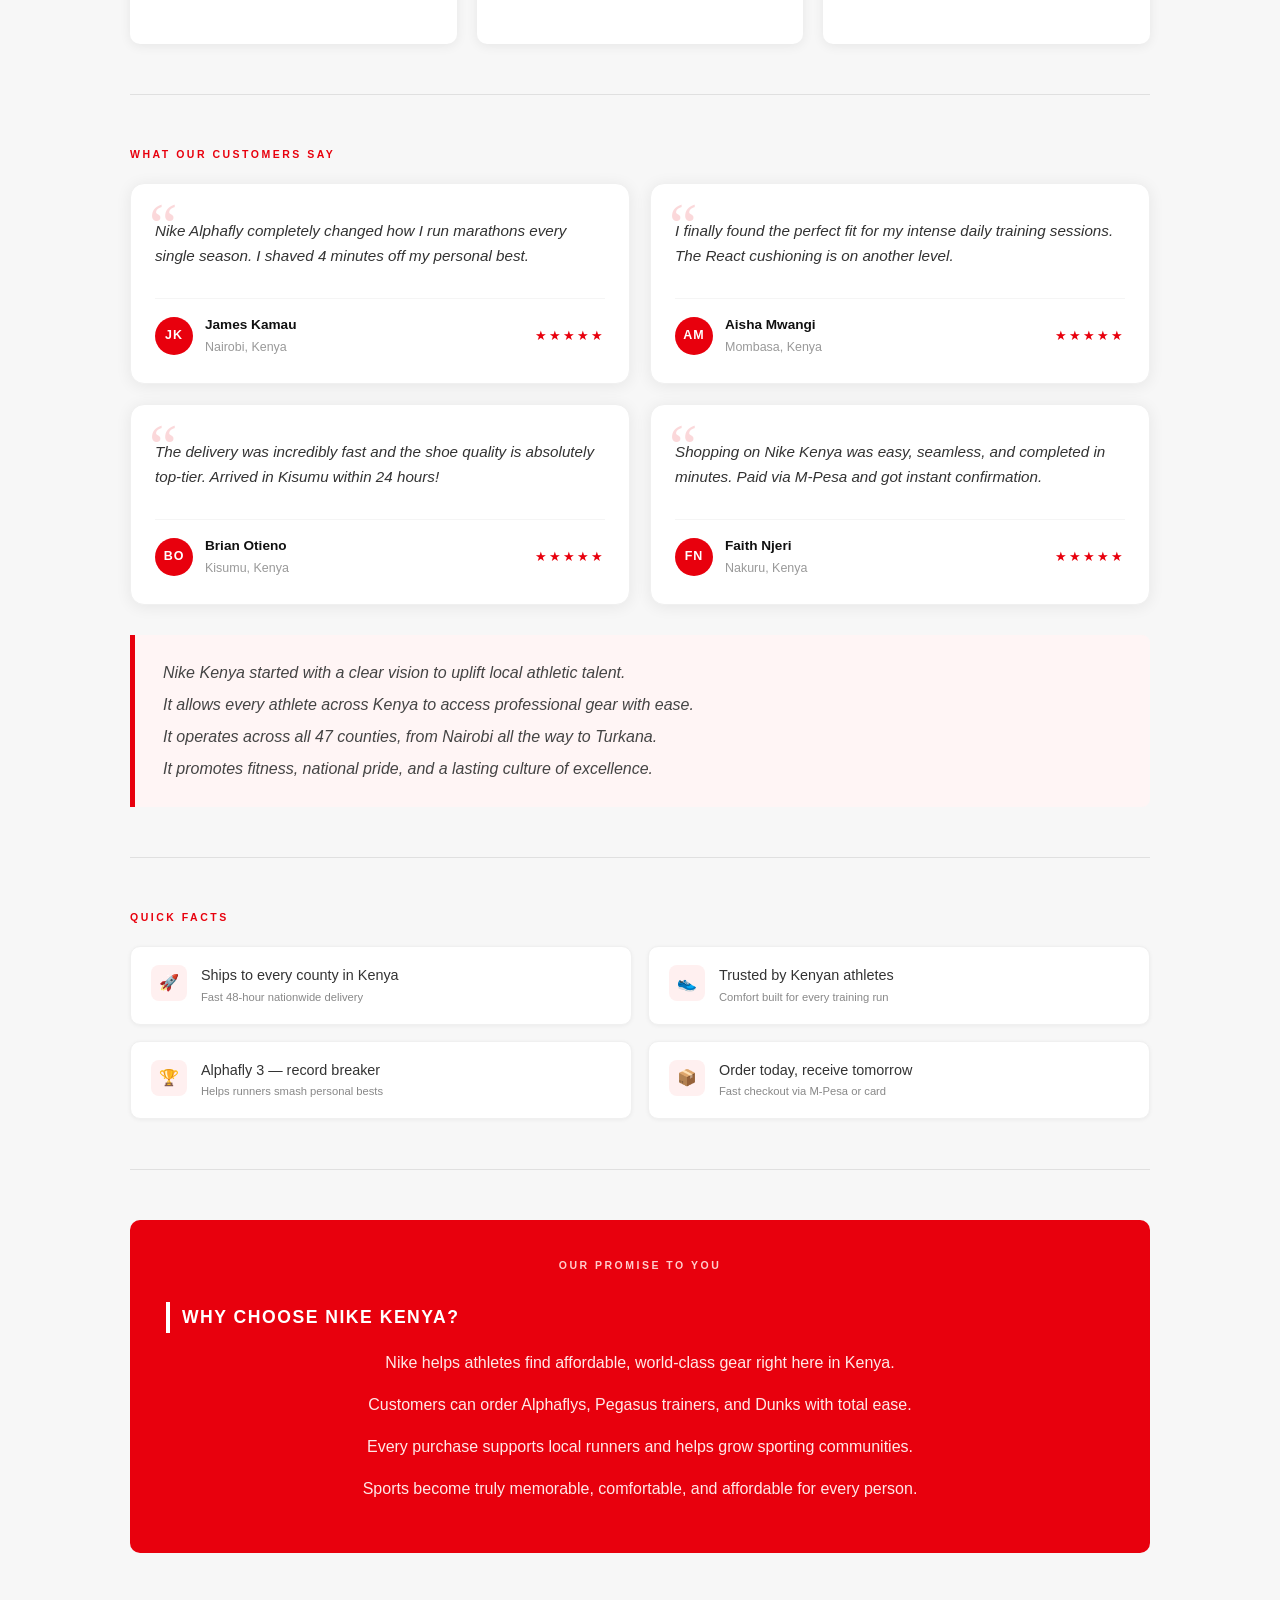
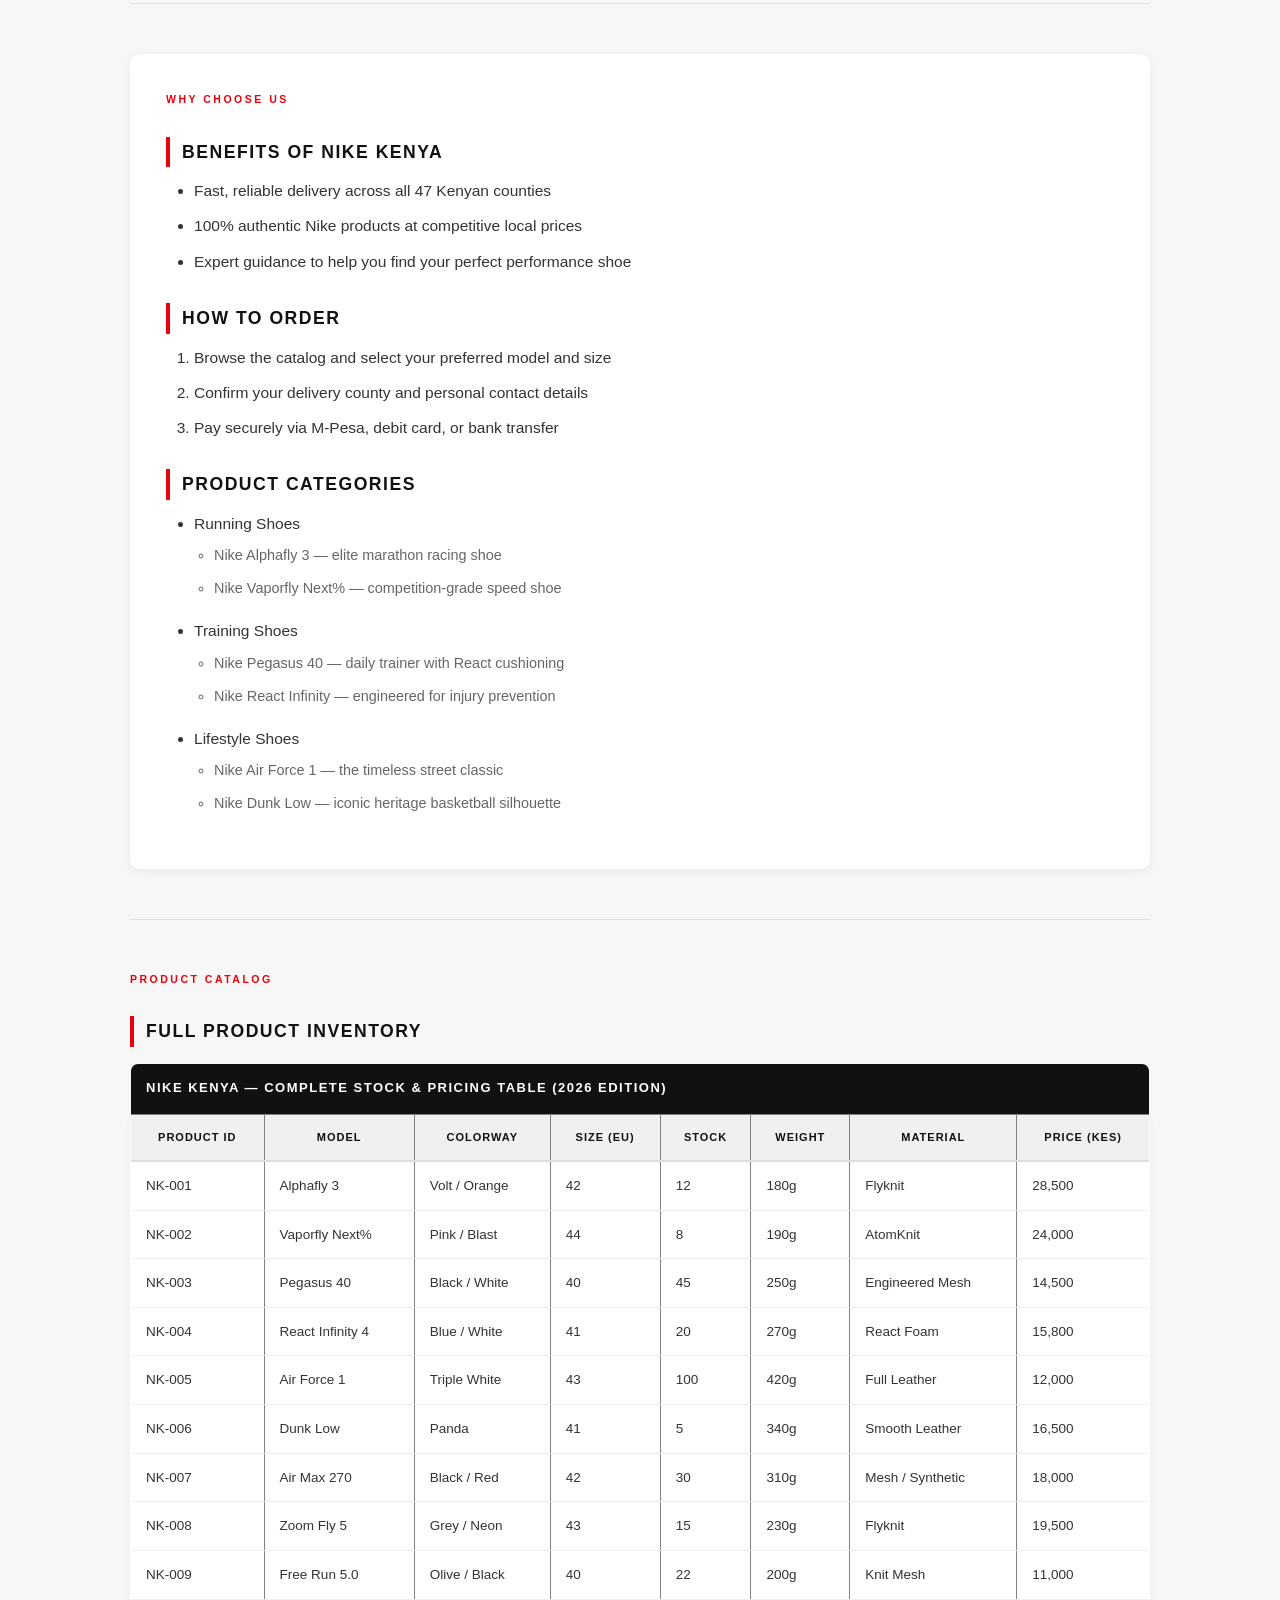
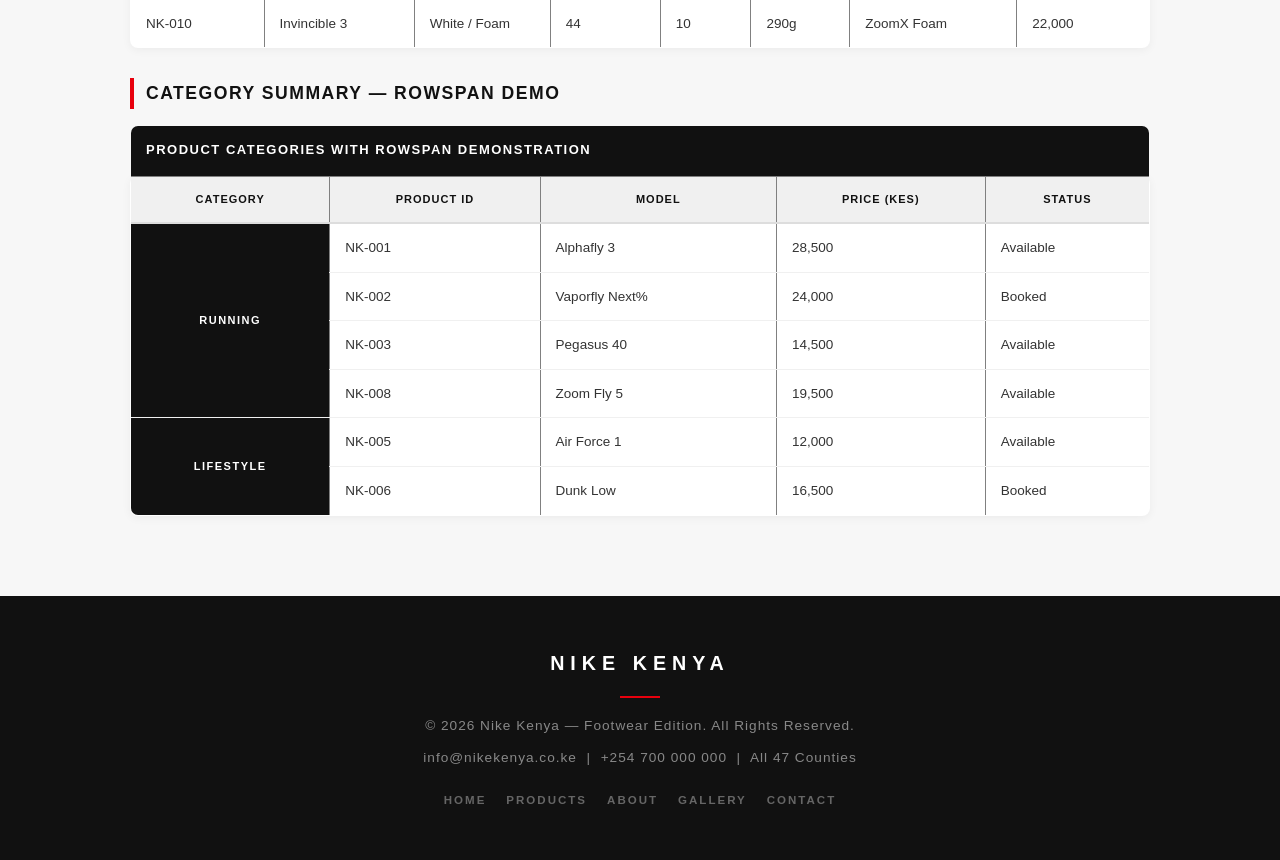
==== commit 78c45776: "Update index.html" ====
--- a/index.html
+++ b/index.html
@@ -13,37 +13,157 @@
         q::before { content: "\201C"; }
         q::after  { content: "\201D"; }
 
-        /* --- NEW TEXT COLUMNS CLASS --- */
         .text-columns {
-            column-count: 2; /* Creates 2 text columns */
-            column-gap: 40px; /* Space between columns */
-            column-rule: 1px solid #e0e0e0; /* A subtle line between the columns */
+            column-count: 2;
+            column-gap: 40px;
+            column-rule: 1px solid #e0e0e0;
             text-align: justify;
             margin-top: 15px;
         }
         
-        /* Mobile responsive for text columns */
         @media (max-width: 768px) {
-            .text-columns {
-                column-count: 1; /* Drops back to 1 column on small screens */
-            }
-        }
-
-        .linebreak-section {
-            background-color: #f0f4ff; border-left: 4px solid #3a5bd9;
-            border-radius: 0 8px 8px 0; padding: 24px 30px;
-            margin: 24px 0; line-height: 2.2; color: #333; font-size: 0.97em;
-        }
-
+            .text-columns { column-count: 1; }
+        }
+
+        /* --- REDESIGNED QUICK FACTS --- */
+        .quick-facts-grid {
+            display: grid;
+            grid-template-columns: repeat(2, 1fr);
+            gap: 16px;
+            margin: 20px 0;
+        }
+
+        @media (max-width: 600px) {
+            .quick-facts-grid { grid-template-columns: 1fr; }
+        }
+
+        .quick-fact-item {
+            display: flex;
+            align-items: flex-start;
+            gap: 14px;
+            background: #ffffff;
+            border: 1px solid #f0f0f0;
+            border-radius: 10px;
+            padding: 18px 20px;
+            box-shadow: 0 1px 4px rgba(0,0,0,0.05);
+        }
+
+        .quick-fact-icon {
+            width: 36px;
+            height: 36px;
+            border-radius: 8px;
+            background-color: #fff0f0;
+            display: flex;
+            align-items: center;
+            justify-content: center;
+            font-size: 16px;
+            flex-shrink: 0;
+        }
+
+        .quick-fact-text {
+            font-size: 0.9em;
+            color: #333;
+            line-height: 1.5;
+            font-weight: 500;
+        }
+
+        .quick-fact-text span {
+            display: block;
+            font-size: 0.78em;
+            font-weight: 400;
+            color: #888;
+            margin-top: 2px;
+        }
+
+        /* --- REDESIGNED TESTIMONIALS --- */
+        .testimonials-grid {
+            display: grid;
+            grid-template-columns: repeat(2, 1fr);
+            gap: 20px;
+            margin: 20px 0 30px;
+        }
+
+        @media (max-width: 640px) {
+            .testimonials-grid { grid-template-columns: 1fr; }
+        }
+
+        .testimonial-card {
+            background: #ffffff;
+            border-radius: 14px;
+            padding: 24px;
+            box-shadow: 0 2px 16px rgba(0,0,0,0.07);
+            border: 1px solid #f0f0f0;
+            position: relative;
+            display: flex;
+            flex-direction: column;
+            gap: 16px;
+        }
+
+        .testimonial-card::before {
+            content: "\201C";
+            font-size: 4em;
+            color: #e8000d;
+            opacity: 0.15;
+            line-height: 1;
+            position: absolute;
+            top: 10px;
+            left: 18px;
+            font-family: Georgia, serif;
+        }
+
+        .testimonial-text {
+            font-size: 0.95em;
+            color: #333;
+            line-height: 1.65;
+            font-style: italic;
+            padding-top: 10px;
+        }
+
+        .testimonial-footer {
+            display: flex;
+            align-items: center;
+            gap: 12px;
+            border-top: 1px solid #f5f5f5;
+            padding-top: 14px;
+        }
+
+        .testimonial-avatar {
+            width: 38px;
+            height: 38px;
+            border-radius: 50%;
+            background-color: #e8000d;
+            color: #fff;
+            display: flex;
+            align-items: center;
+            justify-content: center;
+            font-size: 0.78em;
+            font-weight: 700;
+            letter-spacing: 1px;
+            flex-shrink: 0;
+        }
+
+        .testimonial-name {
+            font-size: 0.85em;
+            font-weight: 700;
+            color: #111;
+        }
+
+        .testimonial-location {
+            font-size: 0.78em;
+            color: #999;
+        }
+
+        .testimonial-stars {
+            margin-left: auto;
+            color: #e8000d;
+            font-size: 0.8em;
+            letter-spacing: 2px;
+        }
+
+        /* --- SECTION LABEL --- */
         .section-label {
             font-size: 10.5px; font-weight: 700; letter-spacing: 2.5px;
             text-transform: uppercase; color: #e8000d; margin-bottom: 6px; display: block;
-        }
-
-        .quote-card {
-            background-color: #ffffff; border-radius: 8px; padding: 16px 22px;
-            margin-bottom: 12px; box-shadow: 0 1px 6px rgba(0,0,0,0.07);
-            border-left: 3px solid #e8000d;
         }
 
         .navbar {
@@ -106,7 +226,6 @@
 
         <div class="container-info">
             <span class="section-label">About Nike Kenya</span>
-            <!-- TEXT COLUMNS APPLIED HERE -->
             <div class="text-columns">
                 <p><strong style="font-size: 1.06em; color: #111111;">Nike Kenya connects millions of athletes with unique sneakers, professional spikes, and lifestyle gear, making sports affordable, comfortable, memorable, exciting, convenient, and accessible for everyone everywhere.</strong></p>
                 <p><u>Nike Kenya delivers world-class athletic footwear to runners and sports enthusiasts across all forty-seven counties, ensuring every athlete gets access to premium, high-performance gear at affordable prices.</u></p>
@@ -148,42 +267,55 @@
 
         <hr>
 
-        <div class="container-highlight">
-            <span class="section-label" style="color:#e8000d;">Technical Specifications</span>
-            <h3 style="color:#ffffff; border-left:4px solid #e8000d;">Performance &amp; Materials Data</h3>
-            <p>
-                Velocity m/s<sup>2</sup> &nbsp;&nbsp;&nbsp;
-                Force x<sup>2</sup> &nbsp;&nbsp;&nbsp;
-                Friction 10<sup>3</sup> &nbsp;&nbsp;&nbsp;
-                Impact Energy 5<sup>4</sup>
-            </p>
-            <p>
-                Carbon Fiber C<sub>12</sub> &nbsp;&nbsp;&nbsp;
-                Air Cushion O<sub>2</sub> &nbsp;&nbsp;&nbsp;
-                Nitrogen N<sub>2</sub> &nbsp;&nbsp;&nbsp;
-                ZoomX Foam CH<sub>4</sub>
-            </p>
-            <p>
-                <del>Old Foam Technology</del> &nbsp;&nbsp;&nbsp;
-                <del>Outdated Styles</del> &nbsp;&nbsp;&nbsp;
-                <del>Heavy Full Leather</del> &nbsp;&nbsp;&nbsp;
-                <del>Full Retail Price</del>
-            </p>
-            <p>
-                <mark>Special Discount</mark> &nbsp;&nbsp;
-                <mark>Top Rated</mark> &nbsp;&nbsp;
-                <mark>New Release</mark> &nbsp;&nbsp;
-                <mark>Limited Kenyan Edition</mark>
-            </p>
-        </div>
-
-        <hr>
-
+        <!-- REDESIGNED: What Our Customers Say -->
         <span class="section-label">What Our Customers Say</span>
-        <div class="quote-card"><p><q>Nike Alphafly completely changed how I run marathons every single season.</q></p></div>
-        <div class="quote-card"><p><q>I finally found the perfect fit for my intense daily training sessions.</q></p></div>
-        <div class="quote-card"><p><q>The delivery was incredibly fast and the shoe quality is absolutely top-tier.</q></p></div>
-        <div class="quote-card"><p><q>Shopping on Nike Kenya was easy, seamless, and completed in minutes.</q></p></div>
+
+        <div class="testimonials-grid">
+            <div class="testimonial-card">
+                <p class="testimonial-text">Nike Alphafly completely changed how I run marathons every single season. I shaved 4 minutes off my personal best.</p>
+                <div class="testimonial-footer">
+                    <div class="testimonial-avatar">JK</div>
+                    <div>
+                        <div class="testimonial-name">James Kamau</div>
+                        <div class="testimonial-location">Nairobi, Kenya</div>
+                    </div>
+                    <div class="testimonial-stars">★★★★★</div>
+                </div>
+            </div>
+            <div class="testimonial-card">
+                <p class="testimonial-text">I finally found the perfect fit for my intense daily training sessions. The React cushioning is on another level.</p>
+                <div class="testimonial-footer">
+                    <div class="testimonial-avatar">AM</div>
+                    <div>
+                        <div class="testimonial-name">Aisha Mwangi</div>
+                        <div class="testimonial-location">Mombasa, Kenya</div>
+                    </div>
+                    <div class="testimonial-stars">★★★★★</div>
+                </div>
+            </div>
+            <div class="testimonial-card">
+                <p class="testimonial-text">The delivery was incredibly fast and the shoe quality is absolutely top-tier. Arrived in Kisumu within 24 hours!</p>
+                <div class="testimonial-footer">
+                    <div class="testimonial-avatar">BO</div>
+                    <div>
+                        <div class="testimonial-name">Brian Otieno</div>
+                        <div class="testimonial-location">Kisumu, Kenya</div>
+                    </div>
+                    <div class="testimonial-stars">★★★★★</div>
+                </div>
+            </div>
+            <div class="testimonial-card">
+                <p class="testimonial-text">Shopping on Nike Kenya was easy, seamless, and completed in minutes. Paid via M-Pesa and got instant confirmation.</p>
+                <div class="testimonial-footer">
+                    <div class="testimonial-avatar">FN</div>
+                    <div>
+                        <div class="testimonial-name">Faith Njeri</div>
+                        <div class="testimonial-location">Nakuru, Kenya</div>
+                    </div>
+                    <div class="testimonial-stars">★★★★★</div>
+                </div>
+            </div>
+        </div>
 
         <blockquote>
             Nike Kenya started with a clear vision to uplift local athletic talent.<br>
@@ -192,18 +324,43 @@
             It promotes fitness, national pride, and a lasting culture of excellence.
         </blockquote>
 
-        <pre>
-Nike Performance Technology — Last Updated 2026.
-Operating across 190+ global markets with strong local presence in Kenya.
-Delivering world-class speed and comfort experiences to every single runner.
-        </pre>
-
-        <div class="linebreak-section">
-            <span class="section-label" style="color:#3a5bd9;">Quick Facts</span>
-            Nike Kenya ships fast to every single county in Kenya.<br>
-            Athletes trust Nike for comfort during every hard training run.<br>
-            The Alphafly 3 helps runners smash all their personal records.<br>
-            Order your favourite Nike shoe and receive it by tomorrow.
+        <!-- REDESIGNED: Quick Facts -->
+        <hr>
+
+        <span class="section-label">Quick Facts</span>
+        <div class="quick-facts-grid">
+            <div class="quick-fact-item">
+                <div class="quick-fact-icon">🚀</div>
+                <div>
+                    <div class="quick-fact-text">Ships to every county in Kenya
+                        <span>Fast 48-hour nationwide delivery</span>
+                    </div>
+                </div>
+            </div>
+            <div class="quick-fact-item">
+                <div class="quick-fact-icon">👟</div>
+                <div>
+                    <div class="quick-fact-text">Trusted by Kenyan athletes
+                        <span>Comfort built for every training run</span>
+                    </div>
+                </div>
+            </div>
+            <div class="quick-fact-item">
+                <div class="quick-fact-icon">🏆</div>
+                <div>
+                    <div class="quick-fact-text">Alphafly 3 — record breaker
+                        <span>Helps runners smash personal bests</span>
+                    </div>
+                </div>
+            </div>
+            <div class="quick-fact-item">
+                <div class="quick-fact-icon">📦</div>
+                <div>
+                    <div class="quick-fact-text">Order today, receive tomorrow
+                        <span>Fast checkout via M-Pesa or card</span>
+                    </div>
+                </div>
+            </div>
         </div>
 
         <hr>
